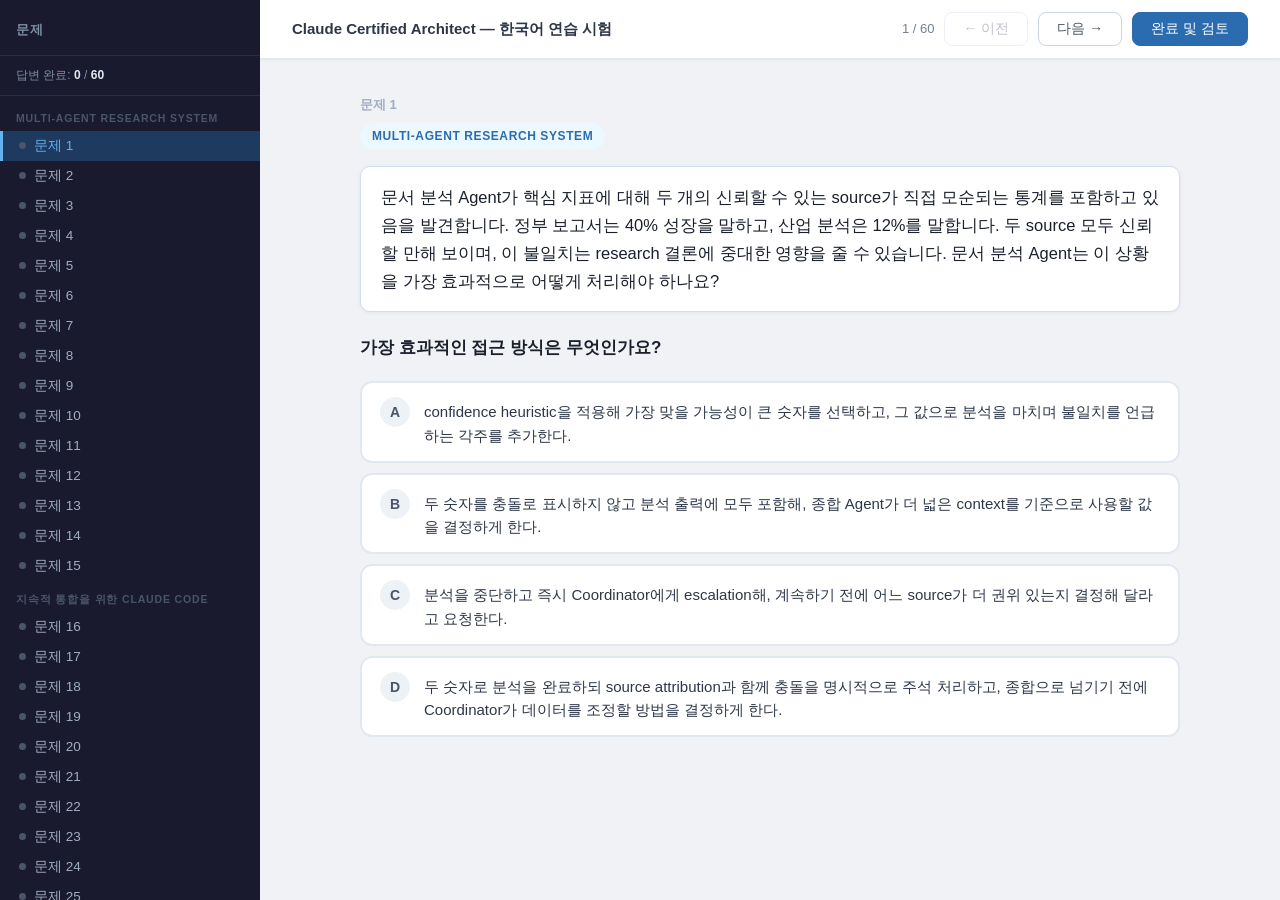
==== practical_test_ko.html @ dfbc1748 "Translate Korean guide and practical test" ====
<!DOCTYPE html>
<html lang="ko">
<head>
<meta charset="UTF-8">
<meta name="viewport" content="width=device-width, initial-scale=1.0">
<title>Claude Certified Architect — 한국어 연습 시험</title>
<style>
*, *::before, *::after { box-sizing: border-box; margin: 0; padding: 0; }

body {
  font-family: -apple-system, BlinkMacSystemFont, "Segoe UI", Roboto, sans-serif;
  font-size: 16px;
  line-height: 1.6;
  background: #f0f2f5;
  color: #1a1a2e;
  min-height: 100vh;
}

.shell { display: flex; height: 100vh; overflow: hidden; }

/* Sidebar */
.sidebar {
  width: 260px; min-width: 260px;
  background: #1a1a2e; color: #cdd3de;
  display: flex; flex-direction: column; overflow: hidden;
}
.sidebar-header {
  padding: 20px 16px 14px;
  font-size: 13px; font-weight: 700;
  letter-spacing: .06em; text-transform: uppercase;
  color: #7f8fa6; border-bottom: 1px solid #2c2c4a; flex-shrink: 0;
}
.sidebar-progress {
  padding: 10px 16px; font-size: 12px; color: #7f8fa6;
  border-bottom: 1px solid #2c2c4a; flex-shrink: 0;
}
.sidebar-progress span { color: #e2e8f0; font-weight: 600; }
.sidebar-scroll { overflow-y: auto; flex: 1; padding: 8px 0; }
.sidebar-scroll::-webkit-scrollbar { width: 4px; }
.sidebar-scroll::-webkit-scrollbar-thumb { background: #2c2c4a; border-radius: 2px; }

.scenario-group { margin-bottom: 4px; }
.scenario-label {
  padding: 6px 16px 4px; font-size: 10.5px; font-weight: 700;
  letter-spacing: .08em; text-transform: uppercase; color: #4a5568;
}
.q-btn {
  display: flex; align-items: center; gap: 8px;
  width: 100%; padding: 6px 16px;
  background: none; border: none; cursor: pointer;
  font-size: 13.5px; color: #a0aec0; text-align: left;
  transition: background .15s, color .15s;
  border-left: 3px solid transparent;
}
.q-btn:hover { background: #242447; color: #e2e8f0; }
.q-btn.active { background: #1e3a5f; color: #63b3ed; border-left-color: #63b3ed; }
.q-btn.answered-correct { color: #68d391; }
.q-btn.answered-correct .q-dot { background: #68d391; }
.q-btn.answered-wrong { color: #fc8181; }
.q-btn.answered-wrong .q-dot { background: #fc8181; }
.q-dot {
  width: 7px; height: 7px; border-radius: 50%;
  background: #4a5568; flex-shrink: 0; transition: background .2s;
}

/* Main */
.main { flex: 1; display: flex; flex-direction: column; overflow: hidden; }
.topbar {
  background: #fff; border-bottom: 1px solid #e2e8f0;
  padding: 12px 32px; display: flex; align-items: center;
  justify-content: space-between; flex-shrink: 0;
  box-shadow: 0 1px 3px rgba(0,0,0,.06);
}
.topbar-title { font-size: 15px; font-weight: 600; color: #2d3748; }
.topbar-nav { display: flex; gap: 10px; align-items: center; }
.nav-btn {
  padding: 7px 18px; border-radius: 8px;
  border: 1.5px solid #cbd5e0; background: #fff;
  font-size: 14px; cursor: pointer; color: #4a5568; font-weight: 500;
  transition: all .15s;
}
.nav-btn:hover { background: #edf2f7; border-color: #a0aec0; }
.nav-btn:disabled { opacity: .35; cursor: default; }
.nav-btn.finish { background: #2b6cb0; color: #fff; border-color: #2b6cb0; }
.nav-btn.finish:hover { background: #2c5282; }
.q-counter { font-size: 13px; color: #718096; font-weight: 500; }

.content { flex: 1; overflow-y: auto; padding: 36px 48px; }
.content::-webkit-scrollbar { width: 6px; }
.content::-webkit-scrollbar-thumb { background: #cbd5e0; border-radius: 3px; }

/* Question card */
.q-card { max-width: 820px; margin: 0 auto; }
.q-scenario {
  display: inline-block; background: #ebf8ff; color: #2b6cb0;
  font-size: 12px; font-weight: 700; letter-spacing: .05em;
  text-transform: uppercase; padding: 4px 12px;
  border-radius: 20px; margin-bottom: 16px;
}
.q-number { font-size: 13px; color: #a0aec0; margin-bottom: 6px; font-weight: 600; }
.q-situation {
  font-size: 16.5px; color: #1a202c;
  font-weight: 500; line-height: 1.7;
  background: #fff;
  border: 1.5px solid #d0dff0;
  border-radius: 10px;
  padding: 16px 20px;
  box-shadow: 0 1px 4px rgba(0,0,0,.06);
  margin-bottom: 22px;
}
.q-situation code, .opt-text code, .explanation code {
  background: #e2e8f0; padding: 1px 5px; border-radius: 4px;
  font-family: "SF Mono", Menlo, Monaco, monospace;
  font-size: 13.5px; color: #2d3748;
}
.explanation code { background: #feebc8; }
.q-prompt { font-size: 17px; font-weight: 700; color: #1a202c; margin-bottom: 20px; }

/* Options */
.options { display: flex; flex-direction: column; gap: 10px; margin-bottom: 24px; }
.option {
  display: flex; align-items: flex-start; gap: 14px;
  padding: 14px 18px; border: 2px solid #e2e8f0;
  border-radius: 12px; cursor: pointer; background: #fff;
  transition: border-color .15s, background .15s, transform .1s;
}
.option:hover:not(.locked) {
  border-color: #90cdf4; background: #ebf8ff; transform: translateX(2px);
}
.option.locked { cursor: default; }
.opt-letter {
  width: 30px; height: 30px; min-width: 30px; border-radius: 50%;
  background: #edf2f7; display: flex; align-items: center; justify-content: center;
  font-weight: 700; font-size: 14px; color: #4a5568;
  transition: background .2s, color .2s; flex-shrink: 0;
}
.opt-text { font-size: 15px; color: #2d3748; line-height: 1.55; padding-top: 3px; }

.option.correct { border-color: #48bb78; background: #f0fff4; }
.option.correct .opt-letter { background: #48bb78; color: #fff; }
.option.wrong { border-color: #fc8181; background: #fff5f5; }
.option.wrong .opt-letter { background: #fc8181; color: #fff; }
.option.dimmed { opacity: .55; }

/* Explanation */
.explanation {
  margin-top: 4px; padding: 14px 18px;
  background: #fffbeb; border-left: 4px solid #f6ad55;
  border-radius: 0 10px 10px 0;
  font-size: 14.5px; color: #744210; line-height: 1.65; display: none;
}
.explanation.show { display: block; }
.explanation strong { color: #744210; }

/* Summary */
.summary { max-width: 820px; margin: 0 auto; display: none; }
.summary.show { display: block; }
.summary h1 { font-size: 26px; font-weight: 800; color: #1a202c; margin-bottom: 6px; }
.summary-subtitle { color: #718096; font-size: 15px; margin-bottom: 28px; }
.score-grid { display: grid; grid-template-columns: repeat(3,1fr); gap: 16px; margin-bottom: 32px; }
.score-card {
  background: #fff; border-radius: 14px; padding: 20px;
  text-align: center; box-shadow: 0 2px 8px rgba(0,0,0,.07);
}
.score-card .big { font-size: 38px; font-weight: 800; line-height: 1; margin-bottom: 6px; }
.score-card .label { font-size: 13px; color: #718096; font-weight: 600; text-transform: uppercase; letter-spacing: .05em; }
.score-card.total .big { color: #2b6cb0; }
.score-card.correct-c .big { color: #38a169; }
.score-card.wrong-c .big { color: #e53e3e; }

.section-title {
  font-size: 18px; font-weight: 700; color: #2d3748;
  margin-bottom: 12px; padding-bottom: 6px; border-bottom: 2px solid #e2e8f0;
}
.group-block {
  background: #fff; border-radius: 12px; padding: 18px 20px;
  margin-bottom: 16px; box-shadow: 0 1px 4px rgba(0,0,0,.06);
}
.group-title {
  font-size: 15px; font-weight: 700; color: #2d3748;
  margin-bottom: 12px; display: flex; align-items: center; gap: 10px;
}
.group-badge {
  font-size: 11px; padding: 2px 10px; border-radius: 20px;
  font-weight: 700; background: #fff5f5; color: #c53030;
}
.wrong-item {
  display: flex; gap: 10px; align-items: flex-start;
  padding: 12px 0; border-bottom: 1px solid #f0f0f0;
  font-size: 14px; color: #4a5568;
}
.wrong-item:last-child { border-bottom: none; }
.wrong-item .wi-n { min-width: 32px; font-weight: 700; color: #a0aec0; font-size: 12px; padding-top: 2px; }
.wrong-item .wi-q { flex: 1; }
.wrong-item .wi-situation { font-size: 13.5px; color: #2d3748; font-weight: 500; margin-bottom: 4px; line-height: 1.5; }
.wrong-item .wi-situation code { background: #e2e8f0; padding: 1px 4px; border-radius: 3px; font-family: "SF Mono", Menlo, Monaco, monospace; font-size: 12.5px; }
.wrong-item .wi-prompt { font-size: 13px; color: #718096; font-style: italic; margin-bottom: 4px; }
.wrong-item .wi-ans { font-size: 12px; margin-top: 3px; color: #718096; }
.wi-wrong-tag { color: #e53e3e; font-weight: 700; }
.wi-correct-tag { color: #38a169; font-weight: 700; }

.restart-btn {
  margin-top: 28px; padding: 12px 32px;
  background: #2b6cb0; color: #fff; border: none;
  border-radius: 10px; font-size: 15px; font-weight: 700;
  cursor: pointer; transition: background .15s;
}
.restart-btn:hover { background: #2c5282; }

.screen { display: none; }
.screen.active { display: block; }
</style>
</head>
<body>
<div class="shell">
  <nav class="sidebar">
    <div class="sidebar-header">문제</div>
    <div class="sidebar-progress">답변 완료: <span id="answeredCount">0</span> / <span id="totalCount">0</span></div>
    <div class="sidebar-scroll" id="sidebarList"></div>
  </nav>
  <div class="main">
    <div class="topbar">
      <div class="topbar-title">Claude Certified Architect — 한국어 연습 시험</div>
      <div class="topbar-nav">
        <span class="q-counter" id="qCounter"></span>
        <button class="nav-btn" id="prevBtn" onclick="navigate(-1)" disabled>&#8592; 이전</button>
        <button class="nav-btn" id="nextBtn" onclick="navigate(1)">다음 &#8594;</button>
        <button class="nav-btn finish" id="finishBtn" onclick="showSummary()">완료 및 검토</button>
      </div>
    </div>
    <div class="content">
      <div class="screen active" id="questionScreen">
        <div class="q-card" id="qCard"></div>
      </div>
      <div class="screen" id="summaryScreen">
        <div class="summary show" id="summaryContent"></div>
      </div>
    </div>
  </div>
</div>
<script>
const QUESTIONS = [{"n": 1, "scenario": "Multi-Agent Research System", "situation": "문서 분석 Agent가 핵심 지표에 대해 두 개의 신뢰할 수 있는 source가 직접 모순되는 통계를 포함하고 있음을 발견합니다. 정부 보고서는 40% 성장을 말하고, 산업 분석은 12%를 말합니다. 두 source 모두 신뢰할 만해 보이며, 이 불일치는 research 결론에 중대한 영향을 줄 수 있습니다. 문서 분석 Agent는 이 상황을 가장 효과적으로 어떻게 처리해야 하나요?", "question": "가장 효과적인 접근 방식은 무엇인가요?", "options": [{"letter": "A", "text": "confidence heuristic을 적용해 가장 맞을 가능성이 큰 숫자를 선택하고, 그 값으로 분석을 마치며 불일치를 언급하는 각주를 추가한다.", "correct": false}, {"letter": "B", "text": "두 숫자를 충돌로 표시하지 않고 분석 출력에 모두 포함해, 종합 Agent가 더 넓은 context를 기준으로 사용할 값을 결정하게 한다.", "correct": false}, {"letter": "C", "text": "분석을 중단하고 즉시 Coordinator에게 escalation해, 계속하기 전에 어느 source가 더 권위 있는지 결정해 달라고 요청한다.", "correct": false}, {"letter": "D", "text": "두 숫자로 분석을 완료하되 source attribution과 함께 충돌을 명시적으로 주석 처리하고, 종합으로 넘기기 전에 Coordinator가 데이터를 조정할 방법을 결정하게 한다.", "correct": true}], "correct": "D", "explanation": "이 접근은 책임 분리를 보존합니다. 분석 Agent는 차단 없이 핵심 작업을 완료하고, 충돌하는 두 값을 명확한 attribution과 함께 보존하며, 더 넓은 context를 가진 Coordinator에게 조정을 올바르게 전달합니다.", "global_n": 1}, {"n": 2, "scenario": "Multi-Agent Research System", "situation": "웹 검색 Agent와 문서 분석 Agent가 작업을 완료하고 결과를 Coordinator에게 반환했습니다. 통합 research 보고서를 만들기 위한 다음 단계는 무엇인가요?", "question": "가장 적절한 다음 단계는 무엇인가요?", "options": [{"letter": "A", "text": "각 Agent가 Coordinator를 우회해 보고서 작성 Agent에게 직접 결과를 보낸다.", "correct": false}, {"letter": "B", "text": "문서 분석 Agent가 웹 검색 결과를 요청해 내부적으로 병합한다.", "correct": false}, {"letter": "C", "text": "Coordinator가 두 결과 집합을 종합 Agent에게 전달해 통합한다.", "correct": true}, {"letter": "D", "text": "Coordinator가 두 Agent의 원시 출력을 연결해 최종 결과로 반환한다.", "correct": false}], "correct": "C", "explanation": "Coordinator-subagent architecture에서 Coordinator는 두 결과 집합을 중앙 통합을 위한 종합 Agent에게 전달하여 제어를 보존하고 고품질 병합을 보장합니다.", "global_n": 2}, {"n": 3, "scenario": "Multi-Agent Research System", "situation": "문서 분석 subagent가 PDF 파일 처리에서 자주 실패합니다. 일부 파일에는 parsing 예외를 유발하는 손상된 섹션이 있고, 일부는 암호로 보호되어 있으며, 때로는 parsing 라이브러리가 큰 파일에서 멈춥니다. 현재는 예외가 발생하면 즉시 subagent를 종료하고 Coordinator에게 오류를 반환하며, Coordinator가 retry, 건너뛰기, 전체 작업 실패 여부를 결정해야 합니다. 이로 인해 일상적 오류 처리에 Coordinator가 과도하게 관여합니다. 가장 효과적인 architecture 개선은 무엇인가요?", "question": "가장 효과적인 개선은 무엇인가요?", "options": [{"letter": "A", "text": "공유 큐를 통해 모든 실패를 모니터링하고 복구 동작을 결정하며, subagent에게 직접 재시작 명령을 보내는 전담 오류 처리 Agent를 만든다.", "correct": false}, {"letter": "B", "text": "subagent가 항상 부분 결과를 성공 상태로 반환하고, 오류 세부사항은 metadata에 넣도록 구성한다. Coordinator는 모든 응답을 성공으로 처리한다.", "correct": false}, {"letter": "C", "text": "Coordinator가 모든 문서를 subagent로 보내기 전에 validation해 실패를 유발할 수 있는 문서를 거부한다.", "correct": false}, {"letter": "D", "text": "subagent에서 일시적 실패에 대한 로컬 복구를 구현하고, 해결할 수 없는 오류만 시도한 단계와 부분 결과를 포함해 Coordinator에게 escalation한다.", "correct": true}], "correct": "D", "explanation": "오류는 해결할 수 있는 가장 낮은 수준에서 처리합니다. 로컬 복구는 Coordinator의 부담을 줄이면서, 실제로 복구할 수 없는 이슈는 전체 context와 부분 진행 상황을 포함해 escalation합니다.", "global_n": 3}, {"n": 4, "scenario": "Multi-Agent Research System", "situation": "\"AI가 창작 산업에 미치는 영향\"에 대해 시스템을 실행한 뒤, 모든 subagent가 성공적으로 완료되는 것을 확인했습니다. 웹 검색 Agent는 관련 기사를 찾고, 문서 분석 Agent는 이를 올바르게 summary하며, 종합 Agent는 일관된 텍스트를 생성합니다. 하지만 최종 보고서는 시각 예술만 다루고 음악, 문학, 영화를 완전히 놓칩니다. Coordinator 로그에는 주제가 \"디지털 아트의 AI\", \"그래픽 디자인의 AI\", \"사진의 AI\"라는 세 하위 작업으로 분해된 것이 보입니다. 가장 가능성 높은 근본 원인은 무엇인가요?", "question": "가장 가능성 높은 근본 원인은 무엇인가요?", "options": [{"letter": "A", "text": "종합 Agent에 커버리지 공백을 감지하라는 지시가 부족하다.", "correct": false}, {"letter": "B", "text": "문서 분석 Agent가 지나치게 엄격한 관련성 기준 때문에 비시각 자료를 필터링한다.", "correct": false}, {"letter": "C", "text": "Coordinator의 작업 분해가 너무 좁아 관련 영역 전체를 포괄하지 못하는 작업을 subagent에게 할당했다.", "correct": true}, {"letter": "D", "text": "웹 검색 Agent의 쿼리가 불충분하며 더 많은 분야를 포괄하도록 넓혀야 한다.", "correct": false}], "correct": "C", "explanation": "Coordinator가 넓은 주제를 시각 예술 하위 작업으로만 분해해 음악, 문학, 영화를 완전히 놓쳤습니다. subagent는 할당된 작업을 올바르게 실행했으므로, 좁은 분해가 명백한 근본 원인입니다.", "global_n": 4}, {"n": 5, "scenario": "Multi-Agent Research System", "situation": "웹 검색 subagent가 요청된 5개 source 범주 중 3개에 대해서만 결과를 반환합니다(경쟁사 사이트와 산업 보고서는 성공했지만 뉴스 아카이브와 소셜 피드는 타임아웃). 문서 분석 subagent는 제공된 모든 문서를 성공적으로 처리했습니다. 종합 subagent는 품질이 섞인 upstream 입력으로 summary를 생성해야 합니다. 가장 효과적인 오류 전파 전략은 무엇인가요?", "question": "가장 효과적인 오류 전파 전략은 무엇인가요?", "options": [{"letter": "A", "text": "성공한 source만 사용해 종합을 계속하고 어떤 데이터를 사용할 수 없었는지 언급하지 않고 출력을 생성한다.", "correct": false}, {"letter": "B", "text": "종합 subagent가 Coordinator에게 오류를 반환해 불완전한 데이터 때문에 전체 retry나 작업 실패를 트리거한다.", "correct": false}, {"letter": "C", "text": "종합 subagent가 시작 전에 Coordinator에게 더 긴 타임아웃으로 시간 초과 source를 retry하도록 요청한다.", "correct": false}, {"letter": "D", "text": "사용할 수 없는 source로 인한 공백과 잘 뒷받침되는 결론을 나타내는 커버리지 주석으로 종합 출력을 구조화한다.", "correct": true}], "correct": "D", "explanation": "커버리지 주석은 투명성을 갖춘 우아한 성능 저하를 구현합니다. 완료된 작업의 가치를 보존하면서 불확실성을 전파해 confidence에 대한 정보 기반 결정을 가능하게 합니다.", "global_n": 5}, {"n": 6, "scenario": "Multi-Agent Research System", "situation": "문서 분석 subagent가 parsing할 수 없는 손상된 PDF 파일을 만났습니다. 시스템 오류 처리를 설계할 때 이 실패를 처리하는 가장 효과적인 방법은 무엇인가요?", "question": "가장 효과적인 접근 방식은 무엇인가요?", "options": [{"letter": "A", "text": "Coordinator Agent에게 context가 포함된 오류를 반환해 진행 방법을 결정할 수 있게 한다.", "correct": true}, {"letter": "B", "text": "workflow 중단을 피하기 위해 손상된 문서를 조용히 건너뛰고 나머지 파일 처리를 계속한다.", "correct": false}, {"letter": "C", "text": "실패를 보고하기 전에 지수 백오프로 문서 parsing을 세 번 자동 retry한다.", "correct": false}, {"letter": "D", "text": "전체 research workflow를 종료하는 예외를 던진다.", "correct": false}], "correct": "A", "explanation": "context가 포함된 오류를 Coordinator에게 반환하는 것이 가장 효과적입니다. Coordinator가 파일을 건너뛸지, 대체 parsing 방법을 시도할지, 사용자에게 알릴지 정보에 기반해 결정할 수 있으며 실패에 대한 가시성을 유지합니다.", "global_n": 6}, {"n": 7, "scenario": "Multi-Agent Research System", "situation": "프로덕션 로그는 \"업로드된 분기 보고서를 분석해줘\" 같은 요청이 문서 분석 Agent 대신 웹 검색 Agent로 45% routing되는 지속적 패턴을 보여줍니다. tool 정의를 검토하니 웹 검색 Agent에는 \"콘텐츠를 분석하고 핵심 정보를 extraction한다\"라고 설명된 `analyze_content` tool이 있고, 문서 분석 Agent에는 \"문서를 분석하고 핵심 정보를 extraction한다\"라고 설명된 `analyze_document` tool이 있습니다. 잘못된 routing 문제를 어떻게 고쳐야 하나요?", "question": "잘못된 routing 문제를 어떻게 고쳐야 하나요?", "options": [{"letter": "A", "text": "Coordinator가 위임을 결정하기 전에 사용자가 업로드 파일을 말하는지 웹 콘텐츠를 말하는지 감지하는 사전 routing classifier를 추가한다.", "correct": false}, {"letter": "B", "text": "웹 검색 tool 이름을 `extract_web_results`로 바꾸고 설명을 \"웹 검색과 URL에서 검색된 정보를 처리하고 반환한다\"로 업데이트한다.", "correct": true}, {"letter": "C", "text": "Coordinator prompt에 올바른 routing을 보여주는 few-shot 예시를 추가한다: \"사용자가 분기 보고서를 업로드 -> 문서 분석 Agent\", \"사용자가 웹 페이지를 질문 -> 웹 검색 Agent\".", "correct": false}, {"letter": "D", "text": "문서 분석 tool 설명에 \"업로드된 PDF, Word 문서, 스프레드시트에 사용\" 같은 사용 예시를 추가하고 웹 검색 tool은 그대로 둔다.", "correct": false}], "correct": "B", "explanation": "웹 검색 tool 이름을 `extract_web_results`로 바꾸고 설명에 웹 검색과 URL을 명시하면 두 tool 이름과 설명 사이의 의미적 겹침을 제거해 근본 원인을 직접 해결합니다. 각 tool 목적이 명확해져 Coordinator가 문서 분석과 웹 검색을 안정적으로 구분할 수 있습니다.", "global_n": 7}, {"n": 8, "scenario": "Multi-Agent Research System", "situation": "동료가 문서 분석 Agent가 Coordinator를 우회해 종합 Agent에게 결과를 직접 보내야 한다고 제안합니다. subagent 간 모든 통신에서 Coordinator를 중앙 허브로 유지하는 주요 장점은 무엇인가요?", "question": "Coordinator를 중앙 허브로 유지하는 주요 장점은 무엇인가요?", "options": [{"letter": "A", "text": "Coordinator가 모든 상호작용을 관찰하고, 오류를 일관되게 처리하며, 각 subagent가 어떤 정보를 받을지 결정할 수 있다.", "correct": true}, {"letter": "B", "text": "Coordinator가 subagent에 대한 여러 요청을 batch 처리해 총 API 호출과 전체 지연 시간을 줄인다.", "correct": false}, {"letter": "C", "text": "Coordinator를 통한 routing은 직접 Agent 간 호출이 지원할 수 없는 자동 retry 로직을 가능하게 한다.", "correct": false}, {"letter": "D", "text": "subagent는 격리된 memory를 사용하며, 직접 통신은 Coordinator만 수행할 수 있는 복잡한 직렬화를 요구한다.", "correct": false}], "correct": "A", "explanation": "Coordinator 패턴은 모든 상호작용에 대한 중앙 가시성, 시스템 전반의 일관된 오류 처리, 각 subagent가 받는 정보에 대한 세밀한 제어를 제공합니다. 이것이 별 모양 통신 토폴로지의 주요 장점입니다.", "global_n": 8}, {"n": 9, "scenario": "Multi-Agent Research System", "situation": "웹 검색 subagent가 복잡한 주제를 조사하다 타임아웃됩니다. 이 실패에 대한 정보가 Coordinator에게 반환되는 방식을 설계해야 합니다. 지능적 복구를 가장 잘 가능하게 하는 오류 전파 접근 방식은 무엇인가요?", "question": "지능적 복구를 가장 잘 가능하게 하는 오류 전파 접근 방식은 무엇인가요?", "options": [{"letter": "A", "text": "실패 유형, 실행된 쿼리, 부분 결과, 잠재적 대안 접근을 포함한 structured error context를 Coordinator에게 반환한다.", "correct": true}, {"letter": "B", "text": "subagent 내부에서 타임아웃을 잡고 빈 결과 집합을 성공으로 표시해 반환한다.", "correct": false}, {"letter": "C", "text": "subagent 내부에서 지수 백오프 자동 retry를 구현하고, retry를 모두 소진한 뒤 일반적인 \"search unavailable\" 상태만 반환한다.", "correct": false}, {"letter": "D", "text": "타임아웃 예외를 최상위 핸들러에 직접 전파해 전체 research workflow를 종료한다.", "correct": false}], "correct": "A", "explanation": "실패 유형, 실행된 쿼리, 부분 결과, 대안 접근을 포함한 structured error context를 반환하면 Coordinator가 지능적 복구 결정(예: 수정된 쿼리로 retry 또는 부분 결과로 계속)을 내리는 데 필요한 모든 것을 얻습니다. 이는 조정 수준의 정보 기반 의사결정을 위해 최대한의 context를 보존합니다.", "global_n": 9}, {"n": 10, "scenario": "Multi-Agent Research System", "situation": "시스템 설계에서 문서 분석 Agent가 URL로 문서를 다운로드할 수 있도록 범용 tool `fetch_url` 접근 권한을 부여했습니다. 프로덕션 로그는 이 Agent가 이제 임시 웹 검색을 수행하기 위해 검색 엔진 결과 페이지를 자주 다운로드한다는 것을 보여줍니다. 이 동작은 웹 검색 Agent를 통해 routing되어야 하며, 현재는 결과 불일치를 유발합니다. 가장 효과적인 수정은 무엇인가요?", "question": "가장 효과적인 수정은 무엇인가요?", "options": [{"letter": "A", "text": "`fetch_url`을 URL이 문서 형식을 가리키는지 validation하는 `load_document` tool로 교체한다.", "correct": true}, {"letter": "B", "text": "문서 분석 Agent에서 `fetch_url`을 제거하고 모든 URL 가져오기를 Coordinator를 통해 웹 검색 Agent로 routing한다.", "correct": false}, {"letter": "C", "text": "알려진 검색 엔진 도메인에 대한 `fetch_url` 호출을 차단하고 다른 URL은 허용하는 필터링을 구현한다.", "correct": false}, {"letter": "D", "text": "문서 분석 Agent prompt에 `fetch_url`은 검색이 아니라 문서 URL 다운로드에만 사용해야 한다는 지시를 추가한다.", "correct": false}], "correct": "A", "explanation": "범용 tool을 문서 형식에 대해 URL을 validation하는 문서 전용 tool로 교체하면 interface 수준에서 기능을 제한해 근본 원인을 해결합니다. 이는 최소 권한 원칙을 따르며, 원치 않는 검색 동작을 단순히 discouraging하는 대신 불가능하게 만듭니다.", "global_n": 10}, {"n": 11, "scenario": "Multi-Agent Research System", "situation": "넓은 주제를 조사하는 동안 웹 검색 Agent와 문서 분석 Agent가 같은 하위 주제를 조사해 출력에 상당한 중복이 발생합니다. token 사용량은 거의 두 배가 되지만 research 폭이나 깊이는 비례해 증가하지 않습니다. 이를 해결하는 가장 효과적인 방법은 무엇인가요?", "question": "이를 해결하는 가장 효과적인 방법은 무엇인가요?", "options": [{"letter": "A", "text": "두 Agent가 병렬로 끝나도록 허용한 뒤 Coordinator가 겹치는 결과를 중복 제거하고 종합 Agent에게 전달한다.", "correct": false}, {"letter": "B", "text": "Coordinator가 위임 전에 research 공간을 명시적으로 분할해 각 Agent에 서로 다른 하위 주제나 source 유형을 할당한다.", "correct": true}, {"letter": "C", "text": "Agent들이 현재 집중 영역을 기록해 다른 Agent가 실행 중 동적으로 중복을 피할 수 있도록 공유 상태 메커니즘을 구현한다.", "correct": false}, {"letter": "D", "text": "웹 검색이 완료된 뒤 문서 분석을 실행하는 순차 실행으로 전환하고, 웹 검색 결과를 context로 사용해 중복을 피한다.", "correct": false}], "correct": "B", "explanation": "Coordinator가 위임 전에 research 공간을 명시적으로 분할하는 것이 가장 효과적입니다. 작업이 시작되기 전에 불명확한 작업 경계라는 근본 원인을 다루기 때문입니다. 병렬성을 보존하면서 중복 작업과 token 낭비를 방지합니다.", "global_n": 11}, {"n": 12, "scenario": "Multi-Agent Research System", "situation": "research 중 웹 검색 subagent가 세 source 범주를 조회했으며 결과가 서로 다릅니다. 학술 데이터베이스는 관련 논문 15편을 반환하고, 산업 보고서는 \"0 results\"를 반환하며, 특허 데이터베이스는 \"Connection timeout\"을 반환합니다. Coordinator로의 오류 전파를 설계할 때 어떤 접근 방식이 가장 좋은 복구 결정을 가능하게 하나요?", "question": "어떤 접근 방식이 가장 좋은 복구 결정을 가능하게 하나요?", "options": [{"letter": "A", "text": "결과를 단일 성공 비율 지표(예: \"67% source coverage\")로 집계하고 자세한 로그는 요청 시 제공한다.", "correct": false}, {"letter": "B", "text": "\"timeout\"과 \"0 results\"를 모두 Coordinator 개입이 필요한 실패로 보고한다.", "correct": false}, {"letter": "C", "text": "일시적 실패를 내부적으로 retry하고 지속적인 오류만 보고한다.", "correct": false}, {"letter": "D", "text": "retry 결정이 필요한 접근 실패(timeout)와 성공한 쿼리를 나타내는 유효한 빈 결과(\"0 results\")를 구분한다.", "correct": true}], "correct": "D", "explanation": "타임아웃(접근 실패)과 \"0 results\"(유효한 빈 결과)는 의미적으로 다른 결과이며 서로 다른 대응이 필요합니다. 이를 구분하면 Coordinator가 특허 데이터베이스는 retry하고, 산업 보고서의 \"0 results\"는 유효하고 정보성 있는 발견으로 받아들일 수 있습니다.", "global_n": 12}, {"n": 13, "scenario": "Multi-Agent Research System", "situation": "프로덕션 모니터링에서 종합 품질이 일관되지 않음을 확인했습니다. 집계 결과가 약 75K token일 때, 종합 Agent는 첫 15K token(웹 검색 헤드라인/스니펫)과 마지막 10K token(문서 분석 결론)의 정보는 안정적으로 citation하지만, 중간 50K token의 중요한 발견은 research 질문에 직접 답하더라도 자주 놓칩니다. 집계 입력을 어떻게 재구성해야 하나요?", "question": "집계 입력을 어떻게 재구성해야 하나요?", "options": [{"letter": "A", "text": "모델의 안정적 처리 범위 안에 콘텐츠를 유지하기 위해 모든 subagent 출력을 집계 전에 20K token 이하로 summary한다.", "correct": false}, {"letter": "B", "text": "subagent 결과를 종합 Agent에 점진적으로 스트리밍해 웹 검색 결과를 먼저 완전히 처리한 뒤 문서 분석 결과를 추가한다.", "correct": false}, {"letter": "C", "text": "집계 입력 시작 부분에 핵심 발견 summary를 batch하고, 세부 결과를 명시적 섹션 제목으로 구성해 탐색을 쉽게 한다.", "correct": true}, {"letter": "D", "text": "research 작업마다 어느 subagent 결과가 먼저 나오는지 번갈아 batch하는 회전을 구현해 두 source가 시간에 따라 동일하게 첫 위치를 얻도록 한다.", "correct": false}], "correct": "C", "explanation": "핵심 발견 summary를 시작 부분에 두면 primacy 효과를 활용해 중요한 정보가 가장 안정적으로 처리되는 위치에 놓입니다. 전체에 명시적 섹션 제목을 추가하면 모델이 중간 입력 콘텐츠를 탐색하고 주의를 기울이는 데 도움이 되어 \"lost in the middle\" 현상을 직접 완화합니다.", "global_n": 13}, {"n": 14, "scenario": "Multi-Agent Research System", "situation": "테스트에서 웹 검색 Agent 출력(페이지 콘텐츠 포함 85K token)과 문서 분석 Agent 출력(사고 과정 포함 70K token)을 합치면 155K token이지만, 종합 Agent는 50K token 미만 입력에서 가장 잘 동작합니다. 가장 효과적인 솔루션은 무엇인가요?", "question": "가장 효과적인 솔루션은 무엇인가요?", "options": [{"letter": "A", "text": "upstream Agent가 장황한 콘텐츠와 추론 대신 structured data(핵심 사실, citation, 관련성 점수)를 반환하도록 수정한다.", "correct": true}, {"letter": "B", "text": "종합에 전달하기 전에 발견 사항을 압축하는 중간 summary Agent를 추가한다.", "correct": false}, {"letter": "C", "text": "종합 Agent가 호출 사이에 상태를 유지하면서 발견 사항을 순차 batch로 처리하게 한다.", "correct": false}, {"letter": "D", "text": "발견 사항을 vector 데이터베이스에 저장하고 종합 Agent에게 작업 중 조회할 검색 tool을 제공한다.", "correct": false}], "correct": "A", "explanation": "upstream Agent가 structured data를 반환하도록 수정하면 필수 정보를 보존하면서 token량을 source에서 줄여 근본 원인을 해결합니다. 종합 단계 개선에 기여하지 않는 부피 큰 페이지 콘텐츠와 추론 흔적 전달을 피합니다.", "global_n": 14}, {"n": 15, "scenario": "Multi-Agent Research System", "situation": "테스트에서 종합 Agent가 결과를 병합하면서 특정 주장을 validation해야 하는 경우가 많다는 것을 관찰했습니다. 현재 validation이 필요하면 종합 Agent가 제어를 Coordinator에게 반환하고, Coordinator가 웹 검색 Agent를 호출한 뒤 결과와 함께 종합을 다시 호출합니다. 이로 인해 작업당 루프가 2-3회 추가되고 지연 시간이 40% 증가합니다. 평가 결과 이러한 validation의 85%는 단순 사실 확인(날짜, 이름, 통계)이고 15%는 더 깊은 research가 필요합니다. 시스템 안정성을 보존하면서 overhead를 가장 효과적으로 줄이는 접근 방식은 무엇인가요?", "question": "가장 효과적인 접근 방식은 무엇인가요?", "options": [{"letter": "A", "text": "종합 Agent에 모든 웹 검색 tool 접근 권한을 부여해 Coordinator 루프 없이 모든 validation 필요를 직접 처리하게 한다.", "correct": false}, {"letter": "B", "text": "종합 Agent가 모든 validation 필요 사항을 모아 마지막에 batch로 Coordinator에게 반환하면, Coordinator가 이를 한 번에 웹 검색 Agent에게 보낸다.", "correct": false}, {"letter": "C", "text": "웹 검색 Agent가 초기 research 중 종합에서 validation이 필요할 것을 예상해 각 source 주변의 추가 context를 사전에 cache한다.", "correct": false}, {"letter": "D", "text": "단순 확인을 위한 제한 범위 `verify_fact` tool을 종합 Agent에게 제공하고, 복잡한 validation은 Coordinator를 통해 웹 검색 Agent로 routing한다.", "correct": true}], "correct": "D", "explanation": "제한 범위 사실 validation tool은 종합 Agent가 단순 확인의 85%를 직접 처리하게 해 대부분의 루프를 제거하면서, 복잡한 validation 15%에는 Coordinator 위임 경로를 보존합니다. 이는 최소 권한을 적용하면서 지연 시간을 크게 줄입니다.", "global_n": 15}, {"n": 16, "scenario": "지속적 통합을 위한 Claude Code", "situation": "CI pipeline이 코드 리뷰를 위한 프로젝트 context를 제공하기 위해 CLAUDE.md를 사용하며, Claude Code CLI를 `--print` 모드로 실행합니다. 개발자들은 대체로 리뷰가 실질적이라고 느낍니다. 하지만 발견 사항을 workflow에 통합하기 어렵다고 보고합니다. Claude가 서술형 문단을 출력해 PR 댓글로 수동 복사해야 하기 때문입니다. 팀은 각 발견 사항을 코드의 관련 위치에 별도 인라인 PR 댓글로 자동 게시하고 싶어 하며, 이를 위해 파일 경로, 줄 번호, severity 수준, 제안 수정이 포함된 structured data가 필요합니다. 가장 효과적인 접근 방식은 무엇인가요?", "question": "가장 효과적인 접근 방식은 무엇인가요?", "options": [{"letter": "A", "text": "CLAUDE.md에 \"Output Format for Review\" 섹션과 structured 발견 예시를 추가해 Claude가 프로젝트 context에서 기대 형식을 학습하게 한다.", "correct": false}, {"letter": "B", "text": "CLI 플래그 `--output-format json`과 `--json-schema`를 사용해 structured 발견을 강제한 뒤, 출력을 parsing해 GitHub API로 인라인 댓글을 게시한다.", "correct": true}, {"letter": "C", "text": "리뷰 prompt에 각 발견 사항이 `[FILE:path] [LINE:n] [SEVERITY:level] ...` 같은 parsing 가능한 template을 따르도록 명시적 형식 지시를 포함한다.", "correct": false}, {"letter": "D", "text": "서술형 리뷰 형식은 유지하되, Claude를 사용해 발견 사항의 structured JSON summary를 생성하는 summary 단계를 추가한다.", "correct": false}], "correct": "B", "explanation": "`--json-schema`와 함께 `--output-format json`을 사용하면 CLI 수준에서 structured output을 강제해, GitHub API로 인라인 PR 댓글을 게시하기 위해 안정적으로 parsing 가능한 필수 필드(파일 경로, 줄 번호, severity, 제안 수정)를 갖춘 올바른 JSON을 보장합니다. 이는 structured output에 맞게 설계된 내장 CLI 기능을 활용합니다.", "global_n": 16}, {"n": 17, "scenario": "지속적 통합을 위한 Claude Code", "situation": "팀은 코드 제안 생성에 Claude Code를 사용하지만, 한 가지 패턴을 발견했습니다. 엣지 케이스를 깨뜨리는 성능 최적화, 예상치 않게 동작을 바꾸는 정리 작업 같은 명확하지 않은 이슈는 다른 팀원이 PR을 리뷰할 때만 잡힙니다. 생성 중 Claude의 추론을 보면 이러한 사례를 고려했지만 자신의 접근이 옳다고 결론 내렸습니다. 이 자기 점검 한계의 근본 원인을 직접 다루는 접근 방식은 무엇인가요?", "question": "근본 원인을 직접 다루는 접근 방식은 무엇인가요?", "options": [{"letter": "A", "text": "생성자의 추론에 접근하지 않는 두 번째 독립 Claude Code instance를 실행해 변경 사항을 리뷰한다.", "correct": true}, {"letter": "B", "text": "제안 생성 전에 더 철저히 숙고할 수 있도록 생성 단계에 extended thinking 모드를 활성화한다.", "correct": false}, {"letter": "C", "text": "최종 출력 전에 Claude가 자신의 제안을 비판하도록 생성 prompt에 명시적 자기 리뷰 지시를 추가한다.", "correct": false}, {"letter": "D", "text": "생성 중 기대 동작을 더 잘 이해하도록 전체 테스트 파일과 문서를 prompt context에 포함한다.", "correct": false}], "correct": "A", "explanation": "생성자의 추론에 접근하지 않는 두 번째 독립 Claude Code instance는 확증 편향을 피함으로써 근본 원인을 직접 다룹니다. 이 \"fresh eyes\" 관점은 작성자가 합리화한 이슈를 다른 리뷰어가 잡아내는 사람 동료 리뷰와 유사합니다.", "global_n": 17}, {"n": 18, "scenario": "지속적 통합을 위한 Claude Code", "situation": "코드 리뷰 컴포넌트는 반복적입니다. Claude가 변경된 파일을 분석한 뒤 최종 피드백 전에 context 이해를 위해 관련 파일(import, base class, tests)을 tool 호출로 요청할 수 있습니다. 애플리케이션은 Claude가 파일 내용을 요청할 수 있는 tool을 정의합니다. Claude는 tool을 호출하고 결과를 받은 뒤 분석을 계속합니다. API 비용 절감을 위해 batch 처리를 평가하고 있습니다. 이 workflow에서 batch 처리를 고려할 때 주요 기술적 한계는 무엇인가요?", "question": "주요 기술적 한계는 무엇인가요?", "options": [{"letter": "A", "text": "batch 처리는 출력을 입력 요청에 다시 매핑하는 상관관계 ID를 포함하지 않는다.", "correct": false}, {"letter": "B", "text": "비synchronous 모델은 요청 중간에 tool을 실행하고 Claude가 분석을 계속할 수 있도록 결과를 반환할 수 없다.", "correct": true}, {"letter": "C", "text": "Batch API는 요청 매개변수의 tool 정의를 지원하지 않는다.", "correct": false}, {"letter": "D", "text": "최대 24시간의 batch 처리 지연이 풀 리퀘스트 피드백에는 너무 느리지만, 그 외에는 workflow가 작동한다.", "correct": false}], "correct": "B", "explanation": "\"fire-and-forget\" 비synchronous Batch API 모델에는 요청 중 tool 호출을 가로채고, tool을 실행한 뒤 Claude가 분석을 계속하도록 결과를 반환하는 메커니즘이 없습니다. 이는 단일 논리 상호작용 안에서 여러 tool 요청/응답 라운드가 필요한 반복적 tool 호출 workflow와 근본적으로 맞지 않습니다.", "global_n": 18}, {"n": 19, "scenario": "지속적 통합을 위한 Claude Code", "situation": "CI/CD 시스템은 세 가지 Claude 기반 분석을 실행합니다. (1) 완료 전까지 병합을 차단하는 모든 PR의 빠른 스타일 검사, (2) 전체 코드베이스에 대한 포괄적 주간 보안 감사, (3) 최근 변경 module에 대한 야간 테스트 케이스 생성. Message Batches API는 50% 절감을 제공하지만 처리에 최대 24시간이 걸릴 수 있습니다. 허용 가능한 개발자 경험을 유지하면서 API 비용을 최적화하려고 합니다. 각 작업과 API 접근 방식을 올바르게 매칭한 조합은 무엇인가요?", "question": "올바른 조합은 무엇인가요?", "options": [{"letter": "A", "text": "50% 절감을 최대화하기 위해 세 작업 모두 Message Batches API를 사용하고, pipeline이 batch 완료를 polling하도록 구성한다.", "correct": false}, {"letter": "B", "text": "PR 스타일 검사는 synchronous 호출을 사용하고, 주간 보안 감사와 야간 테스트 생성에는 Message Batches API를 사용한다.", "correct": true}, {"letter": "C", "text": "세 작업 모두 synchronous 호출을 사용해 일관된 응답 시간을 유지하고, 워크로드 전반의 비용 절감은 prompt caching에 의존한다.", "correct": false}, {"letter": "D", "text": "PR 스타일 검사와 야간 테스트 생성은 synchronous 호출을 사용하고, 주간 보안 감사에만 Message Batches API를 사용한다.", "correct": false}], "correct": "B", "explanation": "PR 스타일 검사는 개발자를 차단하며 synchronous 호출을 통한 즉각 응답이 필요합니다. 반면 주간 보안 감사와 야간 테스트 생성은 최대 24시간 batch window를 허용할 수 있는 유연한 마감의 예약 작업이므로 둘 다 50% 절감을 얻을 수 있습니다.", "global_n": 19}, {"n": 20, "scenario": "지속적 통합을 위한 Claude Code", "situation": "자동 리뷰가 실제 이슈를 찾지만 개발자들은 피드백이 실행 가능하지 않다고 보고합니다. 발견 사항에는 정확히 무엇을 바꿔야 하는지 지정하지 않은 채 \"복잡한 티켓 routing 로직\"이나 \"잠재적 null pointer\" 같은 문구가 포함됩니다. \"항상 구체적 수정 제안을 포함하라\" 같은 상세 지시를 추가해도 모델 출력은 여전히 때로는 상세하고 때로는 모호하게 일관되지 않습니다. 어떤 prompting 기법이 일관되게 실행 가능한 피드백을 가장 안정적으로 생성하나요?", "question": "가장 신뢰할 수 있는 prompting 기법은 무엇인가요?", "options": [{"letter": "A", "text": "피드백 형식의 각 부분(위치, 이슈, severity, 제안 수정)에 대해 더 명시적인 요구사항으로 지시를 더 다듬는다.", "correct": false}, {"letter": "B", "text": "모델이 구체적 수정을 제안할 충분한 정보를 갖도록 더 많은 주변 코드베이스를 context window에 포함한다.", "correct": false}, {"letter": "C", "text": "한 prompt는 이슈를 식별하고 두 번째 prompt는 수정을 생성하는 2패스 접근으로 전문화를 허용한다.", "correct": false}, {"letter": "D", "text": "식별된 이슈, 코드 위치, 구체적 수정 제안 등 정확히 필요한 형식을 보여주는 few-shot 예시 3-4개를 추가한다.", "correct": true}], "correct": "D", "explanation": "Few-shot 예시는 지시만으로 출력이 가변적일 때 일관된 출력 형식을 달성하는 가장 효과적인 기법입니다. 원하는 구조(이슈, 위치, 구체적 수정)를 보여주는 예시 3-4개는 모델이 따를 구체적 패턴을 제공하며, 추상적 지시보다 더 신뢰할 수 있습니다.", "global_n": 20}, {"n": 21, "scenario": "지속적 통합을 위한 Claude Code", "situation": "CI pipeline에는 두 가지 Claude 기반 코드 리뷰 모드가 있습니다. 완료될 때까지 PR 병합을 차단하는 병합 전 커밋 hook과, 밤새 실행되어 batch 완료를 polling하고 PR에 자세한 제안을 게시하는 \"deep analysis\"입니다. 50% 절감을 제공하지만 polling이 필요하고 최대 24시간 걸릴 수 있는 Message Batches API를 사용해 API 비용을 줄이고 싶습니다. 어떤 모드가 batch 처리를 사용해야 하나요?", "question": "어떤 모드가 batch 처리를 사용해야 하나요?", "options": [{"letter": "A", "text": "병합 전 커밋 hook만.", "correct": false}, {"letter": "B", "text": "deep analysis만.", "correct": true}, {"letter": "C", "text": "두 모드 모두.", "correct": false}, {"letter": "D", "text": "어느 모드도 아님.", "correct": false}], "correct": "B", "explanation": "Deep analysis는 이미 밤새 실행되고 지연을 허용하며 결과 게시 전 polling 모델을 사용하므로 batch 처리에 이상적인 후보입니다. 이는 Message Batches API의 비synchronous, polling 기반 architecture와 일치하면서 50% 절감을 제공합니다.", "global_n": 21}, {"n": 22, "scenario": "지속적 통합을 위한 Claude Code", "situation": "자동 리뷰가 댓글과 docstring을 분석합니다. 현재 prompt는 Claude에게 \"댓글이 정확하고 최신인지 확인하라\"고 지시합니다. 발견 사항은 TODO 표시나 단순 설명 같은 허용 가능한 패턴을 자주 문제로 표시하면서, 코드가 더 이상 구현하지 않는 동작을 설명하는 댓글은 놓칩니다. 이 일관되지 않은 분석의 근본 원인을 다루는 변경은 무엇인가요?", "question": "근본 원인을 다루는 변경은 무엇인가요?", "options": [{"letter": "A", "text": "Claude가 최근 코드 변경보다 오래된 댓글을 식별할 수 있도록 `git blame` 데이터를 포함한다.", "correct": false}, {"letter": "B", "text": "모델이 코드베이스의 유사 패턴을 인식하도록 오해를 부르는 댓글의 few-shot 예시를 추가한다.", "correct": false}, {"letter": "C", "text": "노이즈를 줄이기 위해 분석 전에 TODO, FIXME, 설명형 댓글 패턴을 필터링한다.", "correct": false}, {"letter": "D", "text": "명시적 기준을 지정한다. 댓글이 주장하는 동작이 코드의 실제 동작과 모순될 때만 표시한다.", "correct": true}], "correct": "D", "explanation": "명시적 기준, 즉 댓글이 주장하는 동작이 실제 코드 동작과 모순될 때만 표시한다는 기준은 모호한 지시를 문제의 정확한 정의로 대체해 근본 원인을 직접 다룹니다. 이는 허용 가능한 패턴에 대한 false positive과 실제 오해를 부르는 댓글 누락을 줄입니다.", "global_n": 22}, {"n": 23, "scenario": "지속적 통합을 위한 Claude Code", "situation": "자동 코드 리뷰 시스템이 일관되지 않은 severity 평가를 보입니다. null pointer 위험 같은 유사 이슈가 어떤 PR에서는 \"critical\"로, 다른 PR에서는 \"medium\"으로 평가됩니다. 개발자 설문은 신뢰가 떨어지고 있음을 보여줍니다. 많은 개발자가 \"절반은 틀렸다\"며 발견 사항을 읽지 않고 무시하기 시작합니다. false positive률이 높은 범주는 정확한 범주에 대한 신뢰까지 훼손합니다. 개발자 신뢰를 회복하면서 시스템을 개선하는 가장 좋은 접근은 무엇인가요?", "question": "개발자 신뢰를 가장 잘 회복하는 접근은 무엇인가요?", "options": [{"letter": "A", "text": "false positive률이 높은 범주(스타일, 명명, 문서화)를 일시적으로 비활성화하고, prompt를 개선하는 동안 고정밀 범주만 유지한다.", "correct": true}, {"letter": "B", "text": "모든 범주를 활성화하되 각 발견 사항에 confidence 점수를 표시해 개발자가 조사할 대상을 결정하게 한다.", "correct": false}, {"letter": "C", "text": "모든 범주를 활성화한 채 다음 몇 주 동안 각 범주의 accuracy 개선을 위해 few-shot 예시를 추가한다.", "correct": false}, {"letter": "D", "text": "전체 false positive률을 낮추기 위해 모든 범주에 균일한 엄격도 완화를 적용한다.", "correct": false}], "correct": "A", "explanation": "false positive률이 높은 범주를 일시적으로 비활성화하면 개발자가 모든 것을 무시하게 만드는 노이즈를 제거해 신뢰 하락을 즉시 멈출 수 있습니다. 동시에 보안과 정확성 같은 고정밀 범주의 가치를 보존합니다. 또한 문제 범주를 다시 활성화하기 전에 prompt를 개선할 여지를 만듭니다.", "global_n": 23}, {"n": 24, "scenario": "지속적 통합을 위한 Claude Code", "situation": "자동 리뷰가 각 PR에 대해 테스트 케이스 제안을 생성합니다. 강의 완료 추적을 추가하는 PR을 리뷰할 때 Claude는 테스트 케이스 10개를 제안했지만, 개발자 피드백에 따르면 6개는 기존 테스트 스위트가 이미 다루는 중복 scenario였습니다. 어떤 변경이 중복 제안을 가장 효과적으로 줄이나요?", "question": "가장 효과적인 변경은 무엇인가요?", "options": [{"letter": "A", "text": "Claude가 이미 다뤄진 scenario를 판단할 수 있도록 기존 테스트 파일을 context에 포함한다.", "correct": true}, {"letter": "B", "text": "Claude가 가장 가치 있는 케이스를 먼저 우선순위화한다고 가정하고 제안 요청 수를 10개에서 5개로 줄인다.", "correct": false}, {"letter": "C", "text": "성공 경로가 아니라 엣지 케이스와 오류 조건에만 집중하라는 지시를 추가한다.", "correct": false}, {"letter": "D", "text": "설명이 키워드 겹침으로 기존 테스트 이름과 일치하는 제안을 필터링하는 후처리를 구현한다.", "correct": false}], "correct": "A", "explanation": "기존 테스트 파일을 포함하면 중복의 근본 원인을 해결합니다. Claude는 어떤 테스트가 이미 존재하는지 알아야만 이미 커버된 scenario 제안을 피할 수 있습니다. 이를 통해 Claude는 실제로 새롭고 가치 있는 테스트를 제안하는 데 필요한 정보를 얻습니다.", "global_n": 24}, {"n": 25, "scenario": "지속적 통합을 위한 Claude Code", "situation": "초기 자동 리뷰가 12개 발견 사항을 식별한 뒤 개발자가 이슈를 해결하기 위해 새 커밋을 푸시합니다. 리뷰를 다시 실행하면 8개 발견 사항이 나오지만, 개발자들은 새 커밋에서 이미 수정된 코드에 대한 이전 댓글 5개가 중복된다고 보고합니다. 철저함을 유지하면서 이 중복 피드백을 제거하는 가장 효과적인 방법은 무엇인가요?", "question": "중복 피드백을 제거하는 가장 효과적인 방법은 무엇인가요?", "options": [{"letter": "A", "text": "중간 커밋을 건너뛰고 PR 생성 시점과 최종 병합 전 상태에서만 리뷰를 실행한다.", "correct": false}, {"letter": "B", "text": "게시 전에 파일 경로와 이슈 설명으로 이전 발견 사항과 일치하는 항목을 제거하는 후처리 필터를 추가한다.", "correct": false}, {"letter": "C", "text": "리뷰 범위를 가장 최근 push에서 변경된 파일로 제한하고 이전 커밋의 파일은 제외한다.", "correct": false}, {"letter": "D", "text": "이전 리뷰 발견 사항을 context에 포함하고 Claude에게 새 이슈나 아직 해결되지 않은 이슈만 보고하도록 지시한다.", "correct": true}], "correct": "D", "explanation": "이전 리뷰 발견 사항을 context에 포함하면 Claude가 새 문제와 최근 커밋에서 이미 해결된 문제를 구분할 수 있습니다. 이는 리뷰의 철저함을 유지하면서 Claude의 추론을 사용해 수정된 코드에 대한 중복 피드백을 피합니다.", "global_n": 25}, {"n": 26, "scenario": "지속적 통합을 위한 Claude Code", "situation": "pipeline 스크립트가 `claude \"Analyze this pull request for security issues\"`를 실행하지만 작업이 무기한 멈춥니다. 로그는 Claude Code가 대화형 입력을 기다리고 있음을 보여줍니다. 자동화 pipeline에서 Claude Code를 실행하는 올바른 접근 방식은 무엇인가요?", "question": "올바른 접근 방식은 무엇인가요?", "options": [{"letter": "A", "text": "`--batch` 플래그 추가: `claude --batch \"Analyze this pull request for security issues\"`.", "correct": false}, {"letter": "B", "text": "`-p` 플래그 추가: `claude -p \"Analyze this pull request for security issues\"`.", "correct": true}, {"letter": "C", "text": "stdin을 `/dev/null`에서 리디렉션: `claude \"Analyze this pull request for security issues\" < /dev/null`.", "correct": false}, {"letter": "D", "text": "명령 실행 전에 환경 변수 `CLAUDE_HEADLESS=true` 설정.", "correct": false}], "correct": "B", "explanation": "`-p`(또는 `--print`) 플래그는 Claude Code를 비대화형으로 실행하는 문서화된 방법입니다. prompt를 처리하고 결과를 stdout에 출력한 뒤 사용자 입력을 기다리지 않고 종료합니다. CI/CD pipeline에 이상적입니다.", "global_n": 26}, {"n": 27, "scenario": "지속적 통합을 위한 Claude Code", "situation": "풀 리퀘스트가 재고 추적 module의 14개 파일을 변경합니다. 모든 파일을 함께 분석하는 단일 패스 리뷰는 일부 파일에는 자세한 피드백을 주지만 다른 파일에는 얕은 댓글을 달고, 명백한 버그를 놓치며, 한 파일에서는 패턴을 문제로 표시하지만 같은 PR의 동일 코드에서는 승인하는 모순된 피드백을 생성합니다. 리뷰를 어떻게 재구성해야 하나요?", "question": "리뷰를 어떻게 재구성해야 하나요?", "options": [{"letter": "A", "text": "전체 PR 리뷰 패스를 세 번 독립적으로 실행하고 세 번 중 최소 두 번 나타나는 이슈만 표시한다.", "correct": false}, {"letter": "B", "text": "집중된 패스로 분할한다. 각 파일을 개별적으로 로컬 이슈에 대해 리뷰한 뒤, 파일 간 데이터 흐름을 검토하는 별도 통합 지향 패스를 실행한다.", "correct": true}, {"letter": "C", "text": "자동 리뷰를 실행하기 전에 개발자에게 큰 PR을 3-4개 파일의 더 작은 제출로 나누도록 요구한다.", "correct": false}, {"letter": "D", "text": "더 큰 context window가 있는 큰 모델로 전환해 14개 파일 모두에 한 번에 충분히 주의를 기울일 수 있게 한다.", "correct": false}], "correct": "B", "explanation": "집중된 파일별 패스는 주의 분산이라는 근본 원인을 다루어 일관된 깊이와 신뢰할 수 있는 로컬 이슈 탐지를 보장합니다. 이후 별도 통합 지향 패스가 의존성과 데이터 흐름 상호작용 같은 파일 간 문제를 다룹니다.", "global_n": 27}, {"n": 28, "scenario": "지속적 통합을 위한 Claude Code", "situation": "자동 코드 리뷰는 풀 리퀘스트당 평균 15개 발견 사항을 생성하며, 개발자는 40% false positive률을 보고합니다. 병목은 조사 시간입니다. 개발자는 수정할지 무시할지 결정하기 전에 각 발견 사항을 클릭해 Claude의 근거를 읽어야 합니다. CLAUDE.md에는 이미 허용 가능한 패턴에 대한 포괄적 규칙이 포함되어 있고, 이해관계자들은 개발자가 보기 전에 발견 사항을 필터링하는 모든 접근을 거부했습니다. 조사 시간을 가장 잘 줄이는 변경은 무엇인가요?", "question": "조사 시간을 가장 잘 줄이는 변경은 무엇인가요?", "options": [{"letter": "A", "text": "Claude가 각 발견 사항에 근거와 confidence 추정치를 직접 포함하도록 요구한다.", "correct": true}, {"letter": "B", "text": "발견 패턴을 분석하고 과거 false positive 시그니처와 일치하는 항목을 자동 억제하는 후처리기를 추가한다.", "correct": false}, {"letter": "C", "text": "발견 사항을 \"차단 이슈\"와 \"제안\"으로 classification하고 수준별로 다른 리뷰 요구사항을 둔다.", "correct": false}, {"letter": "D", "text": "Claude가 높은 confidence 발견만 보여주도록 구성해 개발자가 보기 전에 불확실한 플래그를 필터링한다.", "correct": false}], "correct": "A", "explanation": "각 발견 사항에 근거와 confidence를 직접 포함하면 개발자가 각 발견 사항을 열어보지 않고도 빠르게 triage할 수 있어 조사 시간이 줄어듭니다. 모든 발견 사항은 계속 보이므로 \"필터링 없음\" 제약도 충족하면서 개발자 의사결정을 빠르게 합니다.", "global_n": 28}, {"n": 29, "scenario": "지속적 통합을 위한 Claude Code", "situation": "자동 코드 리뷰 분석 결과 발견 범주별 false positive률 차이가 큽니다. 보안/정확성 발견은 false positive 8%, 성능 발견은 18%, 스타일/명명 발견은 52%, 문서화 발견은 48%입니다. 개발자 설문은 신뢰가 떨어지고 있음을 보여줍니다. 많은 개발자가 \"절반은 틀렸다\"며 발견 사항을 읽지 않고 무시하기 시작합니다. false positive률이 높은 범주는 정확한 범주에 대한 신뢰까지 훼손합니다. 개발자 신뢰를 회복하면서 시스템을 개선하는 가장 좋은 접근은 무엇인가요?", "question": "개발자 신뢰를 가장 잘 회복하는 접근은 무엇인가요?", "options": [{"letter": "A", "text": "false positive률이 높은 범주(스타일, 명명, 문서화)를 일시적으로 비활성화하고, prompt를 개선하는 동안 고정밀 범주만 유지한다.", "correct": true}, {"letter": "B", "text": "모든 범주를 활성화하되 각 발견 사항에 confidence 점수를 표시해 개발자가 조사할 대상을 결정하게 한다.", "correct": false}, {"letter": "C", "text": "모든 범주를 활성화한 채 다음 몇 주 동안 각 범주의 accuracy 개선을 위해 few-shot 예시를 추가한다.", "correct": false}, {"letter": "D", "text": "전체 false positive률을 낮추기 위해 모든 범주에 균일한 엄격도 완화를 적용한다.", "correct": false}], "correct": "A", "explanation": "false positive률이 높은 범주를 일시적으로 비활성화하면 개발자가 모든 것을 무시하게 만드는 노이즈를 제거해 신뢰 하락을 즉시 멈출 수 있습니다. 동시에 보안과 정확성 같은 고정밀 범주의 가치를 보존합니다. 또한 문제 범주를 다시 활성화하기 전에 prompt를 개선할 여지를 만듭니다.", "global_n": 29}, {"n": 30, "scenario": "지속적 통합을 위한 Claude Code", "situation": "팀은 자동 분석 API 비용을 줄이고 싶어 합니다. 현재 synchronous Claude 호출은 두 workflow를 지원합니다. (1) 개발자가 병합하기 전에 반드시 완료되어야 하는 차단형 병합 전 검사, (2) 다음 날 아침 리뷰를 위해 밤새 생성되는 기술 부채 보고서. 관리자는 50% 절감을 위해 둘 다 Message Batches API로 옮기자고 제안합니다. 이 제안을 어떻게 평가해야 하나요?", "question": "이 제안을 어떻게 평가해야 하나요?", "options": [{"letter": "A", "text": "둘 다 batch 처리로 옮기고, batch가 너무 오래 걸리면 synchronous 호출로 fallback한다.", "correct": false}, {"letter": "B", "text": "두 workflow 모두 batch 처리로 옮기고 완료 확인을 위해 상태를 polling한다.", "correct": false}, {"letter": "C", "text": "기술 부채 보고서에만 batch 처리를 사용하고, 병합 전 검사는 synchronous 호출을 유지한다.", "correct": true}, {"letter": "D", "text": "batch 결과 순서 문제를 피하기 위해 두 workflow 모두 synchronous 호출을 유지한다.", "correct": false}], "correct": "C", "explanation": "Message Batches API 처리는 최대 24시간 걸릴 수 있고 지연 시간 SLA가 없어, 야간 기술 부채 보고서에는 허용 가능하지만 개발자가 기다리는 차단형 병합 전 검사에는 허용되지 않습니다. 이는 각 workflow를 지연 요구사항에 맞는 API에 매칭합니다.", "global_n": 30}, {"n": 31, "scenario": "Claude Code를 사용한 코드 생성", "situation": "Claude Code에 API 응답을 내부 normalization 형식으로 변환하는 함수를 구현해 달라고 요청했습니다. 두 번의 반복 후에도 출력 구조가 기대와 맞지 않습니다. 일부 필드는 다르게 중첩되고 타임스탬프 형식도 잘못되어 있습니다. 요구사항은 산문으로 설명했지만 Claude가 매번 다르게 해석합니다.", "question": "다음 반복에 가장 효과적인 접근 방식은 무엇인가요?", "options": [{"letter": "A", "text": "기대 출력 구조를 설명하는 JSON schema를 작성하고 각 반복 후 Claude의 출력을 validation한다.", "correct": false}, {"letter": "B", "text": "대표 API 응답에 대해 기대 변환을 보여주는 구체적인 입력-출력 예시 2-3개를 제공한다.", "correct": true}, {"letter": "C", "text": "정확한 필드 매핑, 중첩 규칙, 타임스탬프 형식 문자열을 지정해 요구사항을 더 기술적으로 정확하게 다시 작성한다.", "correct": false}, {"letter": "D", "text": "해석이 갈라지는 지점을 파악하기 위해 Claude에게 현재 요구사항 이해를 설명하게 한다.", "correct": false}], "correct": "B", "explanation": "구체적인 입력-출력 예시는 Claude에게 정확히 기대되는 변환 결과를 보여줌으로써 산문 설명의 모호성을 제거합니다. 이는 필드 중첩과 타임스탬프 형식에 대한 명확한 패턴을 제공해 텍스트 요구사항 오해라는 근본 원인을 직접 다룹니다.", "global_n": 31}, {"n": 32, "scenario": "Claude Code를 사용한 코드 생성", "situation": "새 알림 채널로 Slack을 추가해야 합니다. 기존 코드베이스에는 email, SMS, push 채널에 대한 명확한 기존 패턴이 있습니다. 하지만 Slack API는 근본적으로 다른 통합 접근을 제공합니다. incoming webhook(단순, 단방향), bot token(전달 확인과 프로그래밍 제어 지원), Slack App(양방향 이벤트, 워크스페이스 승인 필요)입니다. 작업은 고급 기능(전달 추적 등) 요구 없이 \"Slack 지원 추가\"라고만 말합니다.", "question": "이 작업에 어떻게 접근해야 하나요?", "options": [{"letter": "A", "text": "기존 단방향 알림 패턴에 맞게 incoming webhook을 사용해 직접 실행 모드로 시작한다.", "correct": false}, {"letter": "B", "text": "계획 모드로 전환해 통합 옵션과 architecture 함의를 탐색한 뒤 구현 전 권장안을 제시한다.", "correct": true}, {"letter": "C", "text": "기존 패턴을 사용해 Slack 채널 클래스를 스캐폴딩하는 직접 실행 모드로 시작하고 통합 방식 결정은 미룬다.", "correct": false}, {"letter": "D", "text": "전달 확인이 가능하도록 bot-token 접근 방식으로 직접 실행 모드를 시작한다.", "correct": false}], "correct": "B", "explanation": "Slack 통합에는 architecture 함의가 크게 다른 여러 유효한 접근이 있고 요구사항도 모호합니다. 계획 모드는 webhook, bot token, Slack App 간 trade-off를 평가하고 구현 전에 접근 방식을 맞출 수 있게 합니다.", "global_n": 32}, {"n": 33, "scenario": "Claude Code를 사용한 코드 생성", "situation": "CLAUDE.md 파일이 400줄 이상으로 커져 코딩 표준, 테스트 규칙, 상세 PR 리뷰 체크리스트, 배포 지시사항, 데이터베이스 migration 절차가 포함되어 있습니다. Claude가 코딩 표준과 테스트 규칙은 항상 따르되, PR 리뷰, 배포, migration 지침은 해당 작업을 할 때만 적용하기를 원합니다.", "question": "가장 효과적인 재구성 접근 방식은 무엇인가요?", "options": [{"letter": "A", "text": "모든 지침을 workflow 유형별 별도 Skills 파일로 옮기고 CLAUDE.md에는 간단한 프로젝트 설명만 남긴다.", "correct": false}, {"letter": "B", "text": "모든 것을 CLAUDE.md에 유지하되 `@import` 문법을 사용해 범주별로 별도 관리 파일로 구성한다.", "correct": false}, {"letter": "C", "text": "CLAUDE.md를 `.claude/rules/` 아래 파일로 나누고 path-bound glob 패턴을 사용해 관련 파일 유형에만 각 규칙을 로드한다.", "correct": false}, {"letter": "D", "text": "범용 표준은 CLAUDE.md에 유지하고, workflow별 지침(PR 리뷰, 배포, migration)은 트리거 키워드가 있는 Skills로 만든다.", "correct": true}], "correct": "D", "explanation": "CLAUDE.md 내용은 모든 session에 로드되어 코딩 표준과 테스트 규칙이 항상 적용되게 합니다. 반면 Skills는 Claude가 트리거 키워드를 감지할 때 on-demand로 호출되므로 PR 리뷰, 배포, migration 같은 workflow별 지침에 이상적입니다.", "global_n": 33}, {"n": 34, "scenario": "Claude Code를 사용한 코드 생성", "situation": "팀의 모놀리식 애플리케이션을 마이크로서비스로 재구성하는 작업을 맡았습니다. 이는 수십 개 파일에 걸친 변경에 영향을 주며 서비스 경계와 module 의존성에 대한 결정이 필요합니다.", "question": "어떤 접근 방식을 선택해야 하나요?", "options": [{"letter": "A", "text": "변경하기 전에 계획 모드로 전환해 코드베이스를 탐색하고, 의존성을 이해하며, 구현 접근 방식을 설계한다.", "correct": true}, {"letter": "B", "text": "직접 실행 모드로 시작하고 구현 중 예상치 못한 복잡성을 만나면 그때 계획으로 전환한다.", "correct": false}, {"letter": "C", "text": "직접 실행 모드로 시작해 점진적으로 변경하며 구현 과정에서 자연스러운 서비스 경계가 드러나게 한다.", "correct": false}, {"letter": "D", "text": "각 서비스 구조를 지정하는 상세한 사전 지시와 함께 직접 실행을 사용한다.", "correct": false}], "correct": "A", "explanation": "계획 모드는 모놀리스 분리 같은 복잡한 architecture 재구성에 적합한 전략입니다. 많은 파일에 걸친 잠재적으로 비용 큰 변경을 확정하기 전에 안전한 탐색과 경계에 대한 정보 기반 결정을 가능하게 합니다.", "global_n": 34}, {"n": 35, "scenario": "Claude Code를 사용한 코드 생성", "situation": "팀이 깊은 코드 분석(의존성 스캔, 테스트 커버리지 수, 코드 품질 지표)을 수행하는 `/analyze-codebase` Skill을 만들었습니다. 명령 실행 후 팀원들은 Claude가 session에서 덜 반응하고 원래 작업의 context를 잃는다고 보고합니다.", "question": "전체 분석 기능을 유지하면서 이를 가장 효과적으로 고치려면 어떻게 해야 하나요?", "options": [{"letter": "A", "text": "Skill frontmatter에 `context: fork`를 추가해 격리된 subagent context에서 분석을 실행한다.", "correct": true}, {"letter": "B", "text": "분석에 더 빠르고 저렴한 모델을 사용하기 위해 frontmatter에 `model: haiku`를 추가한다.", "correct": false}, {"letter": "C", "text": "Skill을 출력이 적은 세 개의 작은 Skill로 나눈다.", "correct": false}, {"letter": "D", "text": "표시 전에 모든 결과를 짧은 summary으로 압축하라는 지시를 Skill에 추가한다.", "correct": false}], "correct": "A", "explanation": "`context: fork`는 분석을 격리된 subagent context에서 실행해 큰 출력이 메인 session context window를 오염시키지 않게 하고 Claude가 원래 작업을 놓치지 않게 합니다. 전체 분석 기능을 보존하면서 메인 session의 반응성을 유지합니다.", "global_n": 35}, {"n": 36, "scenario": "Claude Code를 사용한 코드 생성", "situation": "팀은 `.claude/skills/commit/SKILL.md`의 `/commit` Skill을 사용합니다. 한 개발자가 팀원에게 영향을 주지 않고 개인 workflow(다른 커밋 메시지 형식, 추가 검사)에 맞게 이를 사용자 지정하고 싶어 합니다.", "question": "무엇을 권장하나요?", "options": [{"letter": "A", "text": "`~/.claude/skills/` 아래 `/my-commit` 같은 다른 이름으로 개인 버전을 만든다.", "correct": false}, {"letter": "B", "text": "프로젝트 Skill frontmatter에 사용자 이름 기반 조건부 로직을 추가한다.", "correct": false}, {"letter": "C", "text": "같은 이름으로 `~/.claude/skills/commit/SKILL.md`에 개인 버전을 만든다.", "correct": true}, {"letter": "D", "text": "개인 Skill frontmatter에 `override: true`를 설정해 프로젝트 버전보다 우선하게 한다.", "correct": false}], "correct": "C", "explanation": "같은 이름의 개인 Skill은 프로젝트 Skill보다 우선합니다. `~/.claude/skills/commit/SKILL.md`의 개인 Skill은 팀의 프로젝트 Skill을 override해, 개발자가 개인 용도로 익숙한 `/commit` 명령 이름을 유지하면서 workflow를 사용자 지정할 수 있게 합니다. 이 접근은 원래 명령 이름을 보존해 개발자 workflow를 개선하면서 팀원에게 영향을 주지 않으므로 A보다 낫습니다.", "global_n": 36}, {"n": 37, "scenario": "Claude Code를 사용한 코드 생성", "situation": "팀은 몇 달 동안 Claude Code를 사용해 왔습니다. 최근 세 명의 개발자는 Claude가 \"항상 포괄적인 오류 처리를 포함하라\"는 지침을 따른다고 보고하지만, 새로 합류한 네 번째 개발자는 Claude가 이를 따르지 않는다고 말합니다. 네 명 모두 같은 저장소에서 최신 코드를 사용합니다.", "question": "가장 가능성 높은 원인과 수정은 무엇인가요?", "options": [{"letter": "A", "text": "지침이 프로젝트 `.claude/CLAUDE.md`가 아니라 기존 개발자들의 사용자 수준 `~/.claude/CLAUDE.md` 파일에 있다. 모든 팀원이 받도록 지시를 프로젝트 수준 파일로 옮긴다.", "correct": true}, {"letter": "B", "text": "새 개발자의 `~/.claude/CLAUDE.md`에 프로젝트 설정을 override하는 충돌 지시가 있으며, 충돌 섹션을 삭제해야 한다.", "correct": false}, {"letter": "C", "text": "Claude Code는 사용자별 선호를 시간이 지나며 학습하므로, 새 개발자는 Claude가 \"기억\"할 때까지 요구사항을 반복해야 한다.", "correct": false}, {"letter": "D", "text": "Claude Code는 처음 읽은 뒤 CLAUDE.md를 cache하며 기존 개발자들은 cache된 버전을 사용한다. 모두 Claude Code cache를 지워야 한다.", "correct": false}], "correct": "A", "explanation": "지침이 프로젝트 수준 `.claude/CLAUDE.md`가 아니라 기존 개발자들의 사용자 수준 구성에만 추가되었다면 새 팀원은 이를 받지 못합니다. 프로젝트 수준 구성으로 옮기면 현재와 미래의 모든 팀원이 자동으로 해당 지침을 받습니다.", "global_n": 37}, {"n": 38, "scenario": "Claude Code를 사용한 코드 생성", "situation": "새 API endpoint를 생성할 때 context로 전체 endpoint 구현 예시 2-3개를 포함하면 일관성이 크게 향상된다는 것을 발견했습니다. 하지만 이 context는 새 endpoint를 만들 때만 유용하며, API 디렉터리에서 디버깅, 코드 리뷰, 기타 작업을 할 때는 유용하지 않습니다.", "question": "가장 효과적인 구성 접근 방식은 무엇인가요?", "options": [{"letter": "A", "text": "endpoint 예시와 패턴 문서를 프로젝트 CLAUDE.md에 추가해 항상 사용할 수 있게 한다.", "correct": false}, {"letter": "B", "text": "모든 생성 요청마다 코드를 prompt에 복사해 endpoint 예시를 수동 참조한다.", "correct": false}, {"letter": "C", "text": "API 디렉터리에서 작업할 때 활성화되는 `.claude/rules/api/`의 경로별 규칙에 endpoint 예시를 포함한다.", "correct": false}, {"letter": "D", "text": "endpoint 예시를 참조하고 패턴 준수 지시를 포함하는 Skill을 만들고, 슬래시 명령으로 on-demand 호출한다.", "correct": true}], "correct": "D", "explanation": "on-demand로 호출되는 Skill은 새 endpoint를 생성할 때만 예시 context를 로드하고 디버깅이나 리뷰 같은 무관한 작업 중에는 로드하지 않습니다. 이는 메인 context를 깔끔하게 유지하면서 필요할 때 높은 품질의 생성을 보존합니다.", "global_n": 38}, {"n": 39, "scenario": "Claude Code를 사용한 코드 생성", "situation": "팀이 데이터베이스 migration 파일을 생성하는 `/migration` Skill을 만들었습니다. 이 Skill은 `$ARGUMENTS`로 migration 이름을 받습니다. 프로덕션에서 세 가지 문제가 관찰됩니다. (1) 개발자가 종종 인수 없이 Skill을 실행해 파일 이름이 부적절해짐, (2) Skill이 때때로 관련 없는 이전 대화의 데이터베이스 schema 세부사항을 사용함, (3) Skill이 넓은 tool 접근 권한을 가져 개발자가 실수로 파괴적 테스트 정리를 실행함.", "question": "세 문제를 모두 해결하는 구성 접근 방식은 무엇인가요?", "options": [{"letter": "A", "text": "`$ARGUMENTS` 대신 위치 매개변수 `$1`과 `$2`를 사용해 특정 입력을 강제하고, context 제어를 위해 `@` 문법으로 명시적 schema 파일 참조를 포함하며, frontmatter description에 파괴적 작업 경고를 추가한다.", "correct": false}, {"letter": "B", "text": "frontmatter에 `argument-hint`를 추가해 필수 매개변수를 요청하고, `context: fork`로 실행을 격리하며, `allowed-tools`를 파일 쓰기 작업으로 제한한다.", "correct": true}, {"letter": "C", "text": "`/migration-create`와 `/migration-apply` Skill로 나누고, migration 이름이 누락되면 요청하는 validation 지시를 추가하며, 각각 다른 `allowed-tools` 범위를 사용한다.", "correct": false}, {"letter": "D", "text": "`$ARGUMENTS`가 유효한 이름인지 확인하는 validation 지시를 SKILL.md에 추가하고, 이전 대화 context를 무시하라는 prompt를 추가하며, 피해야 할 금지 작업을 나열한다.", "correct": false}], "correct": "B", "explanation": "세 가지 별도 구성 기능으로 각 문제를 다룹니다. `argument-hint`는 인수 입력을 개선해 누락 인수를 줄이고, `context: fork`는 이전 대화의 context 누수를 방지하며, `allowed-tools`는 Skill을 안전한 파일 쓰기 작업으로 제한해 파괴적 동작을 막습니다.", "global_n": 39}, {"n": 40, "scenario": "Claude Code를 사용한 코드 생성", "situation": "코드베이스에는 서로 다른 코딩 규칙을 가진 영역이 있습니다. React 컴포넌트는 hooks가 있는 함수형 스타일을 사용하고, API handler는 특정 오류 처리와 함께 async/await를 사용하며, 데이터베이스 모델은 repository 패턴을 따릅니다. 테스트 파일은 테스트 대상 코드 옆에 코드베이스 전반에 분산되어 있습니다(예: `Button.tsx` 옆의 `Button.test.tsx`). 모든 테스트가 위치와 관계없이 같은 규칙을 따르기를 원합니다.", "question": "Claude가 코드 생성 시 올바른 규칙을 자동 적용하도록 보장하는 가장 지원되는 방법은 무엇인가요?", "options": [{"letter": "A", "text": "모든 규칙을 루트 CLAUDE.md에 영역별 제목 아래 넣고 Claude가 적용할 섹션을 추론하도록 의존한다.", "correct": false}, {"letter": "B", "text": "각 코드 유형에 대해 `.claude/skills/`에 Skill을 만들고 각 SKILL.md에 규칙을 포함한다.", "correct": false}, {"letter": "C", "text": "해당 영역의 규칙을 포함하는 별도 CLAUDE.md 파일을 각 하위 디렉터리에 둔다.", "correct": false}, {"letter": "D", "text": "파일 경로를 기반으로 규칙을 조건부 적용하도록 glob 패턴을 지정하는 YAML frontmatter가 있는 규칙 파일을 `.claude/rules/` 아래 만든다.", "correct": true}], "correct": "D", "explanation": "`.claude/rules/` 파일과 YAML frontmatter, glob 패턴(예: `**/*.test.tsx`, `src/api/**/*.ts`)은 디렉터리 구조와 관계없이 결정적인 경로 기반 규칙 적용을 가능하게 합니다. 이는 분산된 테스트 파일 같은 교차 패턴에 가장 지원되는 접근입니다.", "global_n": 40}, {"n": 41, "scenario": "Claude Code를 사용한 코드 생성", "situation": "팀의 표준 코드 리뷰 체크리스트를 실행하는 사용자 지정 슬래시 명령 `/review`를 만들고 싶습니다. 저장소를 클론하거나 업데이트하는 모든 개발자가 사용할 수 있어야 합니다.", "question": "명령 파일을 어디에 만들어야 하나요?", "options": [{"letter": "A", "text": "각 개발자 홈 디렉터리의 `~/.claude/commands/`.", "correct": false}, {"letter": "B", "text": "프로젝트 저장소의 `.claude/commands/`.", "correct": true}, {"letter": "C", "text": "`.claude/config.json`의 commands 배열.", "correct": false}, {"letter": "D", "text": "루트 프로젝트 CLAUDE.md.", "correct": false}], "correct": "B", "explanation": "프로젝트 저장소 안의 `.claude/commands/` 아래에 사용자 지정 슬래시 명령을 두면 버전 관리되며 저장소를 클론하거나 업데이트하는 모든 개발자가 자동으로 사용할 수 있습니다. 이는 Claude Code에서 프로젝트 수준 사용자 지정 명령의 의도된 위치입니다.", "global_n": 41}, {"n": 42, "scenario": "Claude Code를 사용한 코드 생성", "situation": "팀의 CLAUDE.md가 500줄을 넘어 TypeScript 규칙, 테스트 지침, API 패턴, 배포 절차가 섞여 있습니다. 개발자들은 올바른 섹션을 찾고 업데이트하기 어렵다고 느낍니다.", "question": "Claude Code가 프로젝트 수준 지시사항을 집중된 주제별 module로 구성하기 위해 지원하는 접근 방식은 무엇인가요?", "options": [{"letter": "A", "text": "파일 패턴을 CLAUDE.md 내부 특정 섹션에 매핑하는 `.claude/config.yaml`을 정의한다.", "correct": false}, {"letter": "B", "text": "`.claude/rules/`에 각 주제를 다루는 별도 Markdown 파일을 만든다(예: `testing.md`, `api-conventions.md`).", "correct": true}, {"letter": "C", "text": "관련 하위 디렉터리의 README.md 파일로 지시사항을 나누면 Claude가 자동으로 지시사항으로 로드한다.", "correct": false}, {"letter": "D", "text": "디렉터리 트리의 여러 수준에 CLAUDE.md라는 이름의 파일을 여러 개 만들어 각각 부모 지시사항을 override하게 한다.", "correct": false}], "correct": "B", "explanation": "Claude Code는 `.claude/rules/` 디렉터리를 지원하며, 여기에 주제별 지침(예: `testing.md`, `api-conventions.md`)을 위한 별도 Markdown 파일을 만들 수 있습니다. 이를 통해 팀은 큰 지시사항 세트를 집중되고 유지보수 가능한 module로 구성할 수 있습니다.", "global_n": 42}, {"n": 43, "scenario": "Claude Code를 사용한 코드 생성", "situation": "팀이 구현 접근 방식을 선택하기 전에 brainstorming하고 평가하는 사용자 지정 Skill `/explore-alternatives`를 만들었습니다. 개발자들은 Skill 실행 후 후속 Claude 응답이 대안 논의의 영향을 받는다고 보고합니다. 때로는 거부된 접근을 언급하거나 실제 구현에 방해가 되는 탐색 context를 유지합니다.", "question": "이 Skill을 가장 효과적으로 어떻게 구성해야 하나요?", "options": [{"letter": "A", "text": "Skill에서 `!` 접두사를 사용해 탐색 로직을 bash subprocess로 실행한다.", "correct": false}, {"letter": "B", "text": "Skill frontmatter에 `context: fork`를 추가한다.", "correct": true}, {"letter": "C", "text": "탐색 context를 버려야 하는 경계를 표시하기 위해 `/explore-start`와 `/explore-end` 두 Skill로 나눈다.", "correct": false}, {"letter": "D", "text": "`.claude/skills/` 대신 `~/.claude/skills/`에 Skill을 만든다.", "correct": false}], "correct": "B", "explanation": "`context: fork`는 Skill을 격리된 subagent context에서 실행해 탐색 논의가 메인 대화 기록을 오염시키지 않게 합니다. 이를 통해 거부된 접근과 brainstorming context가 후속 구현 작업에 영향을 주는 것을 방지합니다.", "global_n": 43}, {"n": 44, "scenario": "Claude Code를 사용한 코드 생성", "situation": "팀은 Claude Code를 통해 PR 검색과 CI 상태 확인을 할 수 있도록 GitHub MCP 서버를 추가하고 싶어 합니다. 여섯 명의 개발자는 각자 개인 GitHub 액세스 token을 가지고 있습니다. 자격 증명을 버전 관리에 커밋하지 않으면서 팀 전체에 일관된 tool을 제공하고 싶습니다.", "question": "가장 효과적인 구성 접근 방식은 무엇인가요?", "options": [{"letter": "A", "text": "각 개발자가 `claude mcp add --scope user`로 사용자 범위에 서버를 추가하게 한다.", "correct": false}, {"letter": "B", "text": "`.env` 파일에서 token을 읽고 GitHub API 호출을 프록시하는 MCP 서버 래퍼를 만든 뒤, 그 래퍼를 프로젝트 `.mcp.json`에 추가한다.", "correct": false}, {"letter": "C", "text": "인증에 환경 변수 치환(`${GITHUB_TOKEN}`)을 사용해 프로젝트 `.mcp.json`에 서버를 추가하고, 필요한 환경 변수를 프로젝트 README에 문서화한다.", "correct": true}, {"letter": "D", "text": "placeholder token으로 프로젝트 범위에 서버를 구성한 뒤, 개발자에게 로컬 구성에서 이를 override하라고 말한다.", "correct": false}], "correct": "C", "explanation": "환경 변수 치환을 사용하는 프로젝트 `.mcp.json`은 관용적입니다. MCP 구성에 대한 단일 버전 관리 진실 공급원을 제공하면서 각 개발자가 환경 변수로 자격 증명을 제공할 수 있게 합니다. 변수를 문서화하면 비밀을 커밋하지 않고 온보딩이 쉬워집니다.", "global_n": 44}, {"n": 45, "scenario": "Claude Code를 사용한 코드 생성", "situation": "120개 파일 코드베이스 전반의 외부 API 호출 주변에 오류 처리 wrapper를 추가하고 있습니다. 작업은 세 단계입니다. (1) 모든 호출 지점과 패턴 발견, (2) 오류 처리 접근 방식 공동 설계, (3) wrapper를 일관되게 구현. 1단계에서 Claude는 수백 개 호출 지점과 context를 나열하는 큰 출력을 생성해, 발견이 끝나기 전에 context window가 빠르게 차오릅니다.", "question": "구현 일관성을 유지하면서 작업을 완료하는 가장 효과적인 접근 방식은 무엇인가요?", "options": [{"letter": "A", "text": "1단계에는 Explore subagent를 사용해 상세 발견 출력을 격리하고 summary를 반환하게 한 뒤, 2-3단계는 메인 대화에서 계속한다.", "correct": true}, {"letter": "B", "text": "모든 단계를 메인 대화에서 수행하고 파일을 진행하면서 주기적으로 `/compact`를 사용해 context 사용량을 줄인다.", "correct": false}, {"letter": "C", "text": "`--continue`와 함께 headless 모드로 전환하고, 연속성을 유지하기 위해 batch 호출 사이에 명시적 context summary를 전달한다.", "correct": false}, {"letter": "D", "text": "오류 처리 패턴을 CLAUDE.md에 정의한 뒤, 일관성을 위해 공유 memory 파일에 의존하며 여러 session에서 파일을 batch로 처리한다.", "correct": false}], "correct": "A", "explanation": "Explore subagent는 상세한 발견 출력을 별도 context에 격리하고 메인 대화에는 간결한 summary만 반환합니다. 이는 보존된 context가 가장 중요한 공동 설계와 일관된 구현 단계에 메인 context window를 남깁니다.", "global_n": 45}, {"n": 46, "scenario": "고객 지원 Agent", "situation": "테스트 중 사용자가 주문 상태를 물을 때 `lookup_order`가 더 적절함에도 Agent가 `get_customer`를 자주 호출하는 것을 확인했습니다. 이 문제를 해결하기 위해 먼저 무엇을 확인해야 하나요?", "question": "먼저 무엇을 확인해야 하나요?", "options": [{"letter": "A", "text": "주문 관련 요청을 감지해 `lookup_order`로 직접 routing하는 전처리 classifier를 구현한다.", "correct": false}, {"letter": "B", "text": "선택을 단순화하기 위해 Agent가 사용할 수 있는 tool 수를 줄인다.", "correct": false}, {"letter": "C", "text": "tool 선택을 개선하기 위해 가능한 모든 주문 요청 패턴을 다루는 few-shot 예시를 system prompt에 추가한다.", "correct": false}, {"letter": "D", "text": "tool 설명이 각 tool의 목적을 명확히 구분하는지 확인한다.", "correct": true}], "correct": "D", "explanation": "tool 설명은 모델이 어떤 tool을 호출할지 결정하는 데 사용하는 기본 입력입니다. Agent가 지속적으로 잘못된 tool을 선택할 때 첫 진단 단계는 tool 설명이 각 tool의 목적과 사용 경계를 명확히 분리하는지 확인하는 것입니다.", "global_n": 46}, {"n": 47, "scenario": "고객 지원 Agent", "situation": "Agent는 단일 이슈 요청(예: \"주문 #1234 환불이 필요합니다\")을 94% accuracy로 처리합니다. 하지만 고객이 한 메시지에 여러 이슈를 포함하면(예: \"주문 #1234 환불이 필요하고 주문 #5678의 배송 주소도 업데이트하고 싶습니다\") tool 선택 accuracy가 58%로 떨어집니다. Agent는 보통 하나의 이슈만 해결하거나 요청 간 매개변수를 섞습니다. 다중 이슈 요청의 안정성을 가장 효과적으로 개선하는 접근은 무엇인가요?", "question": "가장 효과적인 접근은 무엇인가요?", "options": [{"letter": "A", "text": "별도 모델 호출을 사용해 다중 이슈 메시지를 별도 요청으로 분해하고, 각 요청을 독립적으로 처리한 뒤 결과를 병합하는 전처리 계층을 구현한다.", "correct": false}, {"letter": "B", "text": "관련 tool을 더 적은 범용 tool로 결합한다.", "correct": false}, {"letter": "C", "text": "다중 이슈 요청에 대한 올바른 추론과 tool 순서를 보여주는 few-shot 예시를 prompt에 추가한다.", "correct": true}, {"letter": "D", "text": "불완전한 답변을 감지하고 누락된 이슈를 해결하도록 Agent에 자동으로 다시 prompt하는 응답 validation을 구현한다.", "correct": false}], "correct": "C", "explanation": "Agent가 단일 이슈에서는 이미 잘 수행하므로, 필요한 것은 여러 이슈를 분해하고 routing하며 매개변수를 분리해 유지하는 패턴에 대한 지침입니다. 이를 보여주는 few-shot 예시가 가장 효과적입니다.", "global_n": 47}, {"n": 48, "scenario": "고객 지원 Agent", "situation": "프로덕션 로그에 따르면 \"주문 #1234 환불\" 같은 단순 요청은 Agent가 3-4회 tool 호출로 91% 성공률을 보입니다. 하지만 \"이중 청구되었고, 할인이 적용되지 않았으며, 취소하고 싶습니다\" 같은 복잡한 요청은 평균 12회 이상의 tool 호출과 54% 성공률을 보입니다. Agent는 종종 이슈를 순차적으로 조사하고 각 이슈마다 중복으로 고객 데이터를 가져옵니다. 복잡한 요청 처리를 가장 효과적으로 개선하는 변경은 무엇인가요?", "question": "가장 효과적인 변경은 무엇인가요?", "options": [{"letter": "A", "text": "단계 사이에 명시적 validation 체크포인트를 추가해, 각 이슈 해결 후 다음으로 넘어가기 전에 진행 상황을 기록하게 한다.", "correct": false}, {"letter": "B", "text": "`get_customer`, `lookup_order`, billing 관련 tool을 하나의 `investigate_issue` tool로 결합해 tool 수를 줄인다.", "correct": false}, {"letter": "C", "text": "요청을 별도 이슈로 분해한 뒤 공유 고객 context를 사용해 각 이슈를 병렬 조사하고 최종 해결책을 종합한다.", "correct": true}, {"letter": "D", "text": "다양한 다면적 billing scenario에 대한 이상적인 tool 호출 순서를 보여주는 few-shot 예시를 system prompt에 추가한다.", "correct": false}], "correct": "C", "explanation": "별도 이슈로 분해하고 공유 고객 context로 병렬 조사하면 두 핵심 문제가 모두 해결됩니다. 이슈 간 공유 context를 재사용해 중복 데이터 조회를 없애고, 단일 해결책을 종합하기 전에 조사를 병렬화해 총 tool 호출 루프를 줄입니다.", "global_n": 48}, {"n": 49, "scenario": "고객 지원 Agent", "situation": "Agent의 최초 접촉 해결률은 목표 80%보다 훨씬 낮은 55%입니다. 로그는 Agent가 단순한 케이스(사진 증거가 있는 손상 상품의 표준 교체)는 escalation하면서, 정책 예외가 필요한 복잡한 상황은 자율적으로 처리하려 한다는 것을 보여줍니다. escalation calibration을 개선하는 가장 효과적인 방법은 무엇인가요?", "question": "escalation calibration을 개선하는 가장 효과적인 방법은 무엇인가요?", "options": [{"letter": "A", "text": "각 응답 전에 Agent가 confidence를 1-10 척도로 자체 평가하게 하고, confidence가 임계값 아래로 떨어지면 자동으로 사람에게 routing한다.", "correct": false}, {"letter": "B", "text": "메인 Agent가 처리를 시작하기 전에 어떤 요청이 escalation이 필요한지 예측하도록 과거 티켓으로 학습한 별도 classifier 모델을 배포한다.", "correct": false}, {"letter": "C", "text": "system prompt에 escalation할 때와 자율 해결할 때를 보여주는 few-shot 예시와 함께 명시적 escalation 기준을 추가한다.", "correct": true}, {"letter": "D", "text": "고객 불만 수준을 판단하는 감정 분석을 구현하고 부정 감정 임계값을 넘으면 자동으로 escalation한다.", "correct": false}], "correct": "C", "explanation": "few-shot 예시가 포함된 명시적 escalation 기준은 단순 케이스와 복잡한 케이스 사이의 불명확한 결정 경계라는 근본 원인을 직접 다룹니다. 추가 인프라 없이 Agent에게 언제 escalation하고 언제 자율 해결할지 가르치는 가장 비례적이고 효과적인 첫 개입입니다.", "global_n": 49}, {"n": 50, "scenario": "고객 지원 Agent", "situation": "`get_customer`와 `lookup_order`를 호출한 후 Agent는 사용 가능한 모든 시스템 데이터를 가지고 있지만 여전히 불확실성에 직면합니다. 어떤 상황이 `escalate_to_human` 호출을 가장 정당화하나요?", "question": "어떤 상황이 escalation에 가장 정당한가요?", "options": [{"letter": "A", "text": "고객이 어제 배송되어 내일 도착 예정인 주문을 취소하려 한다. 고객이 패키지를 받은 후 마음을 바꿀 수 있으므로 escalation해야 한다.", "correct": false}, {"letter": "B", "text": "고객은 주문을 받지 못했다고 주장하지만 추적 정보는 3일 전 고객 주소에서 배송 완료 및 서명 수령을 보여준다. 모순 증거를 제시하면 고객 관계를 해칠 수 있으므로 escalation해야 한다.", "correct": false}, {"letter": "C", "text": "고객이 경쟁사 가격 매칭을 요청한다. 정책은 자사 사이트의 14일 내 가격 인하에 대한 가격 조정은 허용하지만 경쟁사 가격에 대해서는 언급하지 않는다. 정책 해석을 위해 escalation해야 한다.", "correct": true}, {"letter": "D", "text": "고객 메시지에 billing 질문과 제품 반품이 모두 포함되어 있다. 사람이 한 상호작용에서 두 이슈를 조정할 수 있도록 escalation해야 한다.", "correct": false}], "correct": "C", "explanation": "이는 실제 정책 공백입니다. 회사 규칙은 자사 사이트의 가격 인하는 다루지만 경쟁사 가격 매칭은 다루지 않습니다. Agent는 정책을 지어내면 안 되며 기존 규칙을 어떻게 해석하거나 확장할지 사람의 판단으로 escalation해야 합니다.", "global_n": 50}, {"n": 51, "scenario": "고객 지원 Agent", "situation": "프로덕션 로그에 따르면 12%의 경우 Agent가 `get_customer`를 건너뛰고 고객이 제공한 이름만으로 `lookup_order`를 직접 호출해, 때로는 계정을 잘못 식별하고 잘못된 환불을 유발합니다. 이 안정성 문제를 가장 효과적으로 해결하는 변경은 무엇인가요?", "question": "가장 효과적인 변경은 무엇인가요?", "options": [{"letter": "A", "text": "고객이 자발적으로 주문 세부사항을 제공하더라도 Agent가 항상 `get_customer`를 먼저 호출하는 few-shot 예시를 추가한다.", "correct": false}, {"letter": "B", "text": "각 요청을 분석하고 해당 요청 유형에 적절한 tool 일부만 활성화하는 routing classifier를 구현한다.", "correct": false}, {"letter": "C", "text": "`get_customer`가 validated 고객 식별자를 반환할 때까지 `lookup_order`와 `process_refund`를 차단하는 프로그래밍적 사전조건을 추가한다.", "correct": true}, {"letter": "D", "text": "주문 작업 전 `get_customer`를 통한 고객 validation이 필수라고 system prompt를 강화한다.", "correct": false}], "correct": "C", "explanation": "프로그래밍적 사전조건은 필요한 순서가 지켜진다는 결정적 보장을 제공합니다. LLM 동작과 관계없이 validation을 건너뛸 가능성을 제거하므로 가장 효과적인 접근입니다.", "global_n": 51}, {"n": 52, "scenario": "고객 지원 Agent", "situation": "프로덕션 지표는 복잡한 billing 분쟁이나 다중 주문 반품을 해결할 때, 해결이 기술적으로 맞더라도 고객 만족도 점수가 단순 케이스보다 15% 낮다는 것을 보여줍니다. 근본 원인 분석에 따르면 Agent는 정확한 해결책을 제공하지만 근거 설명이 일관되지 않습니다. 때로는 관련 정책 세부사항을 빠뜨리고, 때로는 일정 정보나 다음 단계를 놓칩니다. 구체적인 context 공백은 케이스마다 다릅니다. 사람 감독을 추가하지 않고 솔루션 품질을 개선하고 싶습니다. 가장 효과적인 접근은 무엇인가요?", "question": "가장 효과적인 접근은 무엇인가요?", "options": [{"letter": "A", "text": "Agent가 초안 응답의 완전성을 평가하는 자기 비판 단계를 추가한다. 고객 이슈를 해결하는지, 관련 context를 포함하는지, 후속 질문을 예상하는지 확인한다.", "correct": true}, {"letter": "B", "text": "종료 전에 Agent가 \"이것이 문제를 완전히 해결하나요?\"라고 묻는 확인 단계를 추가해, 고객이 필요한 추가 정보를 요청할 수 있게 한다.", "correct": false}, {"letter": "C", "text": "정의된 복잡도 지표를 기준으로 복잡한 케이스를 routing해 모델을 Haiku에서 Sonnet으로 업그레이드한다.", "correct": false}, {"letter": "D", "text": "정책 context, 일정, 다음 단계를 포함하는 방법을 보여주는 다섯 가지 일반 복잡 케이스에 대한 완전한 설명 few-shot 예시를 system prompt에 구현한다.", "correct": false}], "correct": "A", "explanation": "자기 비판 단계(evaluator-optimizer 패턴)는 정책 context, 일정, 다음 단계 같은 구체 기준에 대해 Agent가 자신의 초안을 평가하도록 강제해 설명 완전성의 불일치를 직접 다룹니다. 이는 사람 감독 없이 케이스별 공백을 잡아냅니다.", "global_n": 52}, {"n": 53, "scenario": "고객 지원 Agent", "situation": "프로덕션 지표는 Agent가 해결당 평균 4회 이상의 API 루프를 사용함을 보여줍니다. 분석 결과 Claude는 처음부터 둘 다 필요한 경우에도 `get_customer`와 `lookup_order`를 별도 순차 턴으로 요청하는 경우가 많습니다. 루프 수를 줄이는 가장 효과적인 방법은 무엇인가요?", "question": "루프를 줄이는 가장 효과적인 방법은 무엇인가요?", "options": [{"letter": "A", "text": "요청된 tool과 병렬로 필요할 가능성이 있는 tool을 자동 호출하고 요청 여부와 관계없이 모든 결과를 반환하는 speculative execution을 구현한다.", "correct": false}, {"letter": "B", "text": "Claude가 계획할 공간을 더 많이 갖고 자연스럽게 tool 요청을 결합하도록 `max_tokens`를 늘린다.", "correct": false}, {"letter": "C", "text": "일반 조회 조합을 단일 호출로 묶는 `get_customer_with_orders` 같은 복합 tool을 만든다.", "correct": false}, {"letter": "D", "text": "prompt에서 Claude에게 관련 tool 요청을 한 턴에 묶고 다음 API 호출 전에 모든 결과를 함께 반환하라고 지시한다.", "correct": true}], "correct": "D", "explanation": "Claude에게 관련 tool 요청을 단일 턴에 묶도록 prompt하면 한 번에 여러 tool을 요청하는 Claude의 기본 능력을 활용할 수 있습니다. 이는 최소한의 architecture 변경으로 순차 호출 패턴을 직접 고칩니다.", "global_n": 53}, {"n": 54, "scenario": "고객 지원 Agent", "situation": "프로덕션 로그는 고객이 특정 금액을 언급하지만(예: \"제가 말한 15% 할인\") Agent가 잘못된 값으로 응답하는 패턴을 보여줍니다. 조사 결과 이러한 세부사항은 20턴 이상 전에 언급되었고 \"프로모션 가격이 논의됨\" 같은 모호한 summary으로 압축되었습니다. 가장 효과적인 수정은 무엇인가요?", "question": "가장 효과적인 수정은 무엇인가요?", "options": [{"letter": "A", "text": "summary가 트리거되기 전 대화에 더 많은 공간을 주도록 summary 임계값을 70%에서 85%로 높인다.", "correct": false}, {"letter": "B", "text": "전체 대화 기록을 외부 저장소에 저장하고 Agent가 \"앞서 말했듯이\" 같은 참조를 감지하면 검색을 구현한다.", "correct": false}, {"letter": "C", "text": "거래 관련 사실(금액, 날짜, 주문 번호)을 summary 기록 밖에 있는 지속적 \"case facts\" 블록으로 extraction해 모든 prompt에 포함한다.", "correct": true}, {"letter": "D", "text": "모든 숫자, 백분율, 날짜, 고객이 말한 기대사항을 원문 그대로 보존하도록 summary prompt를 수정한다.", "correct": false}], "correct": "C", "explanation": "summary는 본질적으로 정확한 세부사항을 잃습니다. 거래 관련 사실을 summary 기록 밖의 구조화된 \"case facts\" 블록으로 extraction하면 몇 턴이 summary되었는지와 관계없이 중요한 정보가 모든 prompt에서 안정적으로 사용 가능합니다.", "global_n": 54}, {"n": 55, "scenario": "고객 지원 Agent", "situation": "`get_customer` tool은 이름으로 검색할 때 모든 일치 항목을 반환합니다. 현재 여러 결과가 있으면 Claude가 가장 최근 주문이 있는 고객을 선택하지만, 프로덕션 데이터는 모호한 일치에서 이 방식이 15%의 경우 잘못된 계정을 선택함을 보여줍니다. 이를 어떻게 해결해야 하나요?", "question": "어떻게 해결해야 하나요?", "options": [{"letter": "A", "text": "85% 이상 confidence에서는 자율적으로 행동하고 그 아래에서는 clarification를 요청하는 confidence 점수 시스템을 구현한다.", "correct": false}, {"letter": "B", "text": "`get_customer`가 여러 일치 항목을 반환하면 고객별 동작을 하기 전에 추가 식별자(email, phone, order number)를 요청하도록 Claude에 지시한다.", "correct": true}, {"letter": "C", "text": "`get_customer`를 수정해 ranking 알고리즘 기반으로 가장 가능성 높은 단일 일치만 반환하게 하여 모호성을 제거한다.", "correct": false}, {"letter": "D", "text": "모호한 일치에 대한 올바른 추론과 tool 순서를 보여주는 few-shot 예시를 prompt에 추가한다.", "correct": false}], "correct": "B", "explanation": "추가 식별자를 사용자에게 요청하는 것이 모호성을 해결하는 가장 신뢰할 수 있는 방법입니다. 사용자는 자신의 신원에 대한 확정적 지식을 가지고 있기 때문입니다. 잘못된 계정을 선택해 생기는 15% 오류율을 제거하기 위해 대화 한 턴을 추가하는 것은 작은 비용입니다.", "global_n": 55}, {"n": 56, "scenario": "고객 지원 Agent", "situation": "프로덕션 로그는 일관된 패턴을 보여줍니다. 고객이 메시지에 \"account\"라는 단어를 포함하면(예: \"I want to check my account for an order I made yesterday\") Agent가 78%의 경우 `get_customer`를 먼저 호출합니다. 고객이 유사한 요청을 \"account\" 없이 표현하면(예: \"I want to check an order I made yesterday\") 93%의 경우 `lookup_order`를 먼저 호출합니다. tool 설명은 명확하고 모호하지 않습니다. 이 불일치의 가장 가능성 높은 근본 원인은 무엇인가요?", "question": "가장 가능성 높은 근본 원인은 무엇인가요?", "options": [{"letter": "A", "text": "system prompt에 \"account\" 같은 용어를 기준으로 동작을 유도하는 키워드 민감 지시사항이 있어 의도치 않은 tool 선택 패턴을 만든다.", "correct": true}, {"letter": "B", "text": "모델의 기본 학습이 \"account\" 용어와 고객 관련 작업 사이의 연관을 만들어 tool 설명을 덮어쓴다.", "correct": false}, {"letter": "C", "text": "모델에는 다중 개념 메시지에 대한 더 많은 학습 데이터가 필요하며 account와 order 용어가 모두 포함된 예시로 fine-tuning해야 한다.", "correct": false}, {"letter": "D", "text": "이 키워드 유발 혼동을 막기 위해 각 tool을 언제 사용하지 말아야 하는지 지정하는 부정 예시를 tool 설명에 추가해야 한다.", "correct": false}], "correct": "A", "explanation": "체계적인 키워드 기반 패턴(78% vs 93%)은 system prompt의 명시적 routing 로직이 \"account\"라는 단어에 반응해 Agent를 고객 관련 tool로 유도하고 있음을 강하게 시사합니다. tool 설명이 이미 명확하므로, 불일치는 의도치 않은 행동 유도를 만드는 prompt 수준 지시를 가리킵니다.", "global_n": 56}, {"n": 57, "scenario": "고객 지원 Agent", "situation": "프로덕션 로그는 사용자가 주문에 대해 물을 때(예: \"check my order #12345\") `lookup_order` 대신 `get_customer`를 호출하는 경우가 많음을 보여줍니다. 두 tool은 최소한의 설명(\"Gets customer information\" / \"Gets order details\")만 가지고 있고 유사해 보이는 식별자 형식을 받습니다. tool 선택 신뢰성을 개선하기 위한 가장 효과적인 첫 단계는 무엇인가요?", "question": "가장 효과적인 첫 단계는 무엇인가요?", "options": [{"letter": "A", "text": "각 턴 전에 사용자 입력을 분석하고 감지된 키워드와 ID 패턴을 기반으로 올바른 tool을 사전 선택하는 routing 계층을 구현한다.", "correct": false}, {"letter": "B", "text": "두 tool을 모든 식별자를 받고 내부적으로 어떤 backend를 조회할지 결정하는 단일 `lookup_entity`로 결합한다.", "correct": false}, {"letter": "C", "text": "주문 관련 쿼리를 `lookup_order`로 routing하는 5-8개 예시와 함께 올바른 tool 선택 패턴을 보여주는 few-shot 예시를 system prompt에 추가한다.", "correct": false}, {"letter": "D", "text": "각 tool 설명을 입력 형식, 예시 쿼리, 엣지 케이스, 유사 tool 대비 사용 시점을 설명하는 경계까지 포함하도록 확장한다.", "correct": true}], "correct": "D", "explanation": "입력 형식, 예시 쿼리, 엣지 케이스, 명확한 경계를 포함해 tool 설명을 확장하면 LLM이 유사한 tool을 구분하기에 충분한 정보를 받지 못하는 최소 설명이라는 근본 원인을 직접 고칩니다. 이는 LLM이 tool 선택에 사용하는 기본 메커니즘을 개선하는 저노력, 고효과의 첫 단계입니다.", "global_n": 57}, {"n": 58, "scenario": "고객 지원 Agent", "situation": "지원 Agent를 위한 Agent 루프를 구현하고 있습니다. 각 Claude API 호출 후 루프를 계속할지(요청된 tool을 실행하고 Claude를 다시 호출) 또는 중지할지(최종 답변을 고객에게 제시) 결정해야 합니다. 이 결정을 무엇이 좌우하나요?", "question": "이 결정을 무엇이 좌우하나요?", "options": [{"letter": "A", "text": "Claude 응답의 `stop_reason` 필드를 확인한다. `tool_use`이면 계속하고 `end_turn`이면 중지한다.", "correct": true}, {"letter": "B", "text": "\"I'm done\" 또는 \"Can I help with anything else?\" 같은 문구를 Claude 텍스트에서 parsing한다. 자연어 신호가 작업 완료를 나타낸다.", "correct": false}, {"letter": "C", "text": "최대 반복 횟수(예: 10회 호출)를 설정하고 Claude가 더 필요하다고 나타내는지와 관계없이 도달하면 중지한다.", "correct": false}, {"letter": "D", "text": "응답에 assistant 텍스트 콘텐츠가 포함되어 있는지 확인한다. Claude가 설명 텍스트를 생성했다면 루프는 종료되어야 한다.", "correct": false}], "correct": "A", "explanation": "`stop_reason`은 루프 제어를 위한 Claude의 명시적 structured 신호입니다. `tool_use`는 Claude가 tool을 실행하고 결과를 돌려받고 싶다는 뜻이고, `end_turn`은 Claude가 응답을 완료했으며 루프가 끝나야 함을 뜻합니다.", "global_n": 58}, {"n": 59, "scenario": "고객 지원 Agent", "situation": "프로덕션 로그는 Agent가 MCP tool 출력을 잘못 해석한다는 것을 보여줍니다. `get_customer`의 Unix timestamp, `lookup_order`의 ISO 8601 날짜, 숫자 상태 코드(1=pending, 2=shipped)가 혼재합니다. 일부 tool은 수정할 수 없는 third-party MCP 서버입니다. 데이터 형식 normalization에 가장 유지보수하기 좋은 접근은 무엇인가요?", "question": "가장 유지보수하기 좋은 접근은 무엇인가요?", "options": [{"letter": "A", "text": "PostToolUse hook을 사용해 Agent가 처리하기 전에 tool 출력을 가로채고 형식 변환을 적용한다.", "correct": true}, {"letter": "B", "text": "제어 가능한 tool을 사람이 읽기 쉬운 형식을 반환하도록 수정하고 third-party tool용 wrapper를 만든다.", "correct": false}, {"letter": "C", "text": "모든 데이터 조회 후 Agent가 값을 변환하기 위해 호출하는 `normalize_data` tool을 만든다.", "correct": false}, {"letter": "D", "text": "각 tool의 데이터 규칙을 설명하는 상세 형식 문서를 system prompt에 추가한다.", "correct": false}], "correct": "A", "explanation": "PostToolUse hook은 third-party MCP 서버 데이터를 포함한 모든 tool 출력을 Agent가 처리하기 전에 가로채 normalization할 수 있는 중앙화되고 결정적인 지점을 제공합니다. 변환이 코드에 존재하고 균일하게 적용되므로 LLM 해석에 의존하는 것보다 유지보수하기 좋습니다.", "global_n": 59}, {"n": 60, "scenario": "고객 지원 Agent", "situation": "프로덕션 로그는 특히 \"최근 구매 건을 도와주세요\" 같은 모호한 쿼리에서 Agent가 `lookup_order`가 더 적절한데도 때때로 `get_customer`를 선택함을 보여줍니다. tool 선택을 개선하기 위해 system prompt에 few-shot 예시를 추가하기로 했습니다. 어떤 접근이 문제를 가장 효과적으로 다루나요?", "question": "가장 효과적인 접근은 무엇인가요?", "options": [{"letter": "A", "text": "모호한 사례를 포함해 각 tool 설명에 명시적 \"use when\"과 \"don't use when\" 지침을 추가한다.", "correct": false}, {"letter": "B", "text": "tool별로 예시를 그룹화한다. 모든 `get_customer` scenario를 모은 뒤 모든 `lookup_order` scenario를 모은다.", "correct": false}, {"letter": "C", "text": "모호한 scenario를 겨냥한 4-6개 예시를 추가하고, 각 예시에 왜 한 tool이 가능한 대안보다 선택되었는지 근거를 포함한다.", "correct": true}, {"letter": "D", "text": "각 tool의 일반적 scenario에 대한 올바른 tool 선택을 보여주는 명확하고 모호하지 않은 요청 예시 10-15개를 추가한다.", "correct": false}], "correct": "C", "explanation": "오류가 발생하는 특정 모호한 scenario를 겨냥하고, 왜 한 tool이 대안보다 나은지 명시적 근거를 포함한 few-shot 예시는 엣지 케이스에 필요한 비교 판단 과정을 모델에 가르칩니다. 이는 일반 예시나 선언적 규칙보다 효과적입니다.", "global_n": 60}];

const state = { current: 0, answers: {} };

function md(text) {
  if (!text) return '';
  return text
    .replace(/`([^`]+)`/g, '<code>$1</code>')
    .replace(/\*\*([^*]+)\*\*/g, '<strong>$1</strong>')
    .replace(/\n/g, ' ');
}

function buildSidebar() {
  const list = document.getElementById('sidebarList');
  document.getElementById('totalCount').textContent = QUESTIONS.length;
  let currentScenario = null;
  let groupEl = null;
  QUESTIONS.forEach((q, idx) => {
    if (q.scenario !== currentScenario) {
      currentScenario = q.scenario;
      const sg = document.createElement('div');
      sg.className = 'scenario-group';
      const lbl = document.createElement('div');
      lbl.className = 'scenario-label';
      lbl.textContent = q.scenario;
      sg.appendChild(lbl);
      groupEl = sg;
      list.appendChild(sg);
    }
    const btn = document.createElement('button');
    btn.className = 'q-btn';
    btn.id = 'sb-' + idx;
    btn.onclick = () => goto(idx);
    btn.innerHTML = '<span class="q-dot"></span> 문제 ' + q.global_n;
    groupEl.appendChild(btn);
  });
}

function updateSidebar() {
  QUESTIONS.forEach((q, idx) => {
    const btn = document.getElementById('sb-' + idx);
    if (!btn) return;
    btn.className = 'q-btn';
    if (idx === state.current) btn.classList.add('active');
    const ans = state.answers[q.global_n];
    if (ans !== undefined) {
      btn.classList.add(ans === q.correct ? 'answered-correct' : 'answered-wrong');
    }
  });
  document.getElementById('answeredCount').textContent = Object.keys(state.answers).length;
}

function renderQuestion(idx) {
  const q = QUESTIONS[idx];
  const chosen = state.answers[q.global_n];
  const locked = chosen !== undefined;

  document.getElementById('qCounter').textContent = (idx + 1) + ' / ' + QUESTIONS.length;
  document.getElementById('prevBtn').disabled = idx === 0;
  document.getElementById('nextBtn').disabled = idx === QUESTIONS.length - 1;

  const optionsHtml = q.options.map(opt => {
    let cls = 'option';
    if (locked) {
      cls += ' locked';
      if (opt.correct) cls += ' correct';
      else if (opt.letter === chosen) cls += ' wrong';
      else cls += ' dimmed';
    }
    return '<div class="' + cls + '" data-letter="' + opt.letter + '" onclick="answer(' + q.global_n + ', \'' + opt.letter + '\')">' +
      '<div class="opt-letter">' + opt.letter + '</div>' +
      '<div class="opt-text">' + md(opt.text) + '</div></div>';
  }).join('');

  const expl = locked
    ? '<div class="explanation show"><strong>' + q.correct + '인 이유:</strong> ' + md(q.explanation) + '</div>'
    : '<div class="explanation"></div>';

  document.getElementById('qCard').innerHTML =
    '<div class="q-number">문제 ' + q.global_n + '</div>' +
    '<div class="q-scenario">' + q.scenario + '</div>' +
    '<div class="q-situation">' + md(q.situation) + '</div>' +
    '<div class="q-prompt">' + md(q.question) + '</div>' +
    '<div class="options">' + optionsHtml + '</div>' +
    expl;
}

function answer(globalN, letter) {
  if (state.answers[globalN] !== undefined) return;
  state.answers[globalN] = letter;
  renderQuestion(state.current);
  updateSidebar();
}

function navigate(dir) { goto(state.current + dir); }

function goto(idx) {
  if (idx < 0 || idx >= QUESTIONS.length) return;
  document.getElementById('questionScreen').classList.add('active');
  document.getElementById('summaryScreen').classList.remove('active');
  state.current = idx;
  renderQuestion(idx);
  updateSidebar();
}

function showSummary() {
  document.getElementById('questionScreen').classList.remove('active');
  document.getElementById('summaryScreen').classList.add('active');

  const total = QUESTIONS.length;
  const answered = Object.keys(state.answers).length;
  let correct = 0;
  const wrongByScenario = {};

  QUESTIONS.forEach(q => {
    const ans = state.answers[q.global_n];
    if (ans === undefined) return;
    if (ans === q.correct) {
      correct++;
    } else {
      if (!wrongByScenario[q.scenario]) wrongByScenario[q.scenario] = [];
      wrongByScenario[q.scenario].push({ q: q, chosen: ans });
    }
  });

  const wrong = answered - correct;
  const pct = answered > 0 ? Math.round(correct / answered * 100) : 0;
  const unanswered = total - answered;

  let wrongGroupsHtml = '';
  for (const scenario in wrongByScenario) {
    const items = wrongByScenario[scenario];
    const rows = items.map(item => {
      const chosenOpt = item.q.options.find(o => o.letter === item.chosen);
      const correctOpt = item.q.options.find(o => o.letter === item.q.correct);
      return '<div class="wrong-item">' +
        '<div class="wi-n">Q' + item.q.global_n + '</div>' +
        '<div class="wi-q">' +
          '<div class="wi-situation">' + md(item.q.situation) + '</div>' +
          '<div class="wi-prompt">' + md(item.q.question) + '</div>' +
          '<div class="wi-ans">' +
            '내 답변: <span class="wi-wrong-tag">' + item.chosen + '</span> — ' + md(chosenOpt ? chosenOpt.text : '') + '<br>' +
            '정답: <span class="wi-correct-tag">' + item.q.correct + '</span> — ' + md(correctOpt ? correctOpt.text : '') +
          '</div>' +
        '</div></div>';
    }).join('');
    wrongGroupsHtml +=
      '<div class="group-block">' +
        '<div class="group-title">' + scenario +
          '<span class="group-badge">' + items.length + '개 오답</span></div>' +
        rows +
      '</div>';
  }

  const unansweredNote = unanswered > 0
    ? '<p style="color:#e53e3e;font-size:14px;margin-bottom:20px;font-weight:600;">&#9888; ' + unanswered + '개 문제에 답하지 않았습니다.</p>'
    : '';

  document.getElementById('summaryContent').innerHTML =
    '<h1>시험 완료</h1>' +
    '<p class="summary-subtitle">총 ' + total + '문제 중 ' + answered + '문제에 답했습니다.</p>' +
    unansweredNote +
    '<div class="score-grid">' +
      '<div class="score-card total"><div class="big">' + pct + '%</div><div class="label">점수</div></div>' +
      '<div class="score-card correct-c"><div class="big">' + correct + '</div><div class="label">정답</div></div>' +
      '<div class="score-card wrong-c"><div class="big">' + wrong + '</div><div class="label">오답</div></div>' +
    '</div>' +
    (wrong > 0
      ? '<div class="section-title">scenario별 오답</div>' + wrongGroupsHtml
      : '<p style="color:#38a169;font-weight:700;font-size:17px;">답변한 모든 문제가 정답입니다!</p>') +
    '<button class="restart-btn" onclick="restart()">시험 다시 시작</button>';
}

function restart() {
  state.answers = {};
  state.current = 0;
  document.getElementById('questionScreen').classList.add('active');
  document.getElementById('summaryScreen').classList.remove('active');
  renderQuestion(0);
  updateSidebar();
}

buildSidebar();
renderQuestion(0);
updateSidebar();
</script>
</body>
</html>
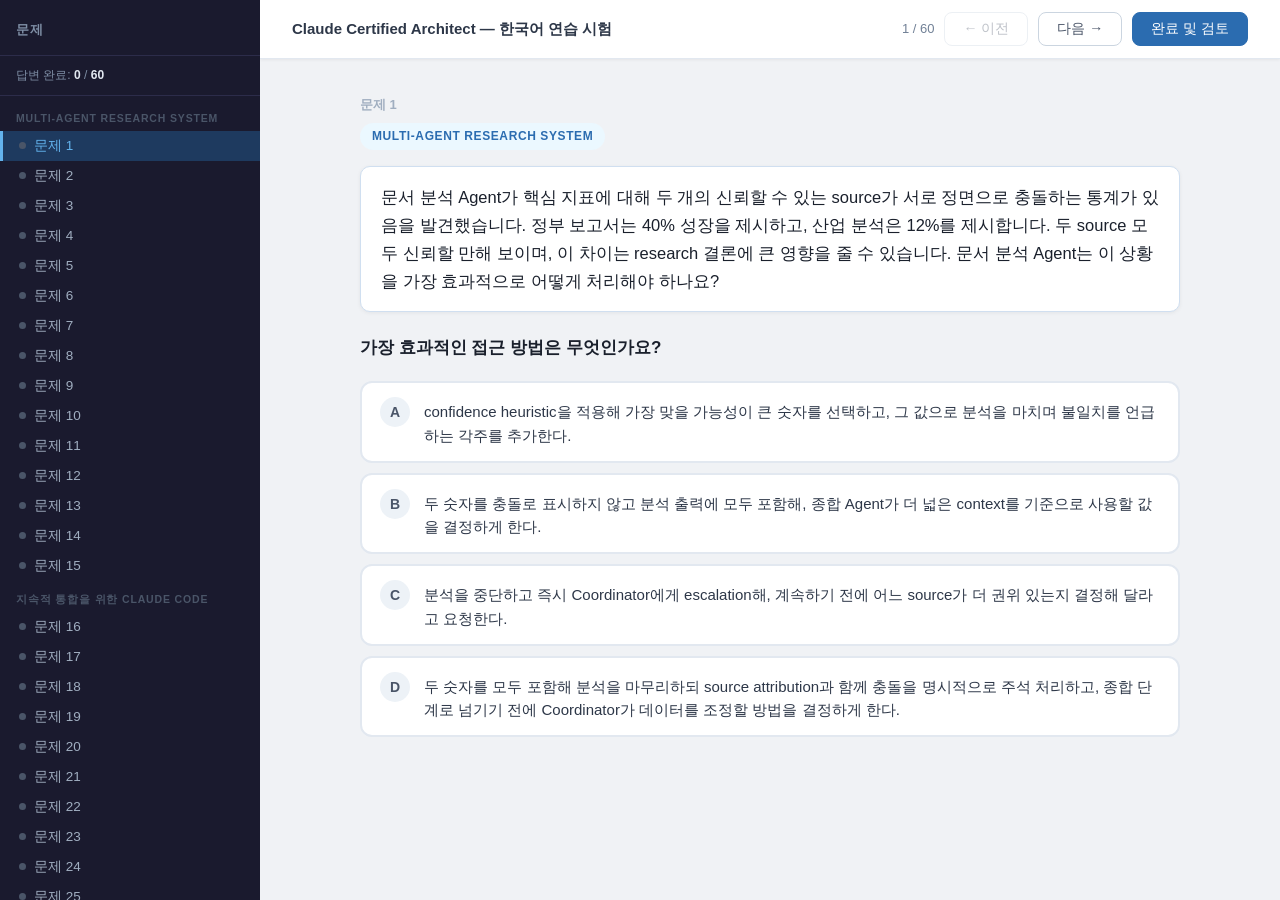
==== commit e50152e9: "Merge pull request #17 from qkdxorjs1002/main Add Korean guide" ====
--- a/practical_test_ko.html
+++ b/practical_test_ko.html
@@ -239,7 +239,7 @@
   </div>
 </div>
 <script>
-const QUESTIONS = [{"n": 1, "scenario": "Multi-Agent Research System", "situation": "문서 분석 Agent가 핵심 지표에 대해 두 개의 신뢰할 수 있는 source가 직접 모순되는 통계를 포함하고 있음을 발견합니다. 정부 보고서는 40% 성장을 말하고, 산업 분석은 12%를 말합니다. 두 source 모두 신뢰할 만해 보이며, 이 불일치는 research 결론에 중대한 영향을 줄 수 있습니다. 문서 분석 Agent는 이 상황을 가장 효과적으로 어떻게 처리해야 하나요?", "question": "가장 효과적인 접근 방식은 무엇인가요?", "options": [{"letter": "A", "text": "confidence heuristic을 적용해 가장 맞을 가능성이 큰 숫자를 선택하고, 그 값으로 분석을 마치며 불일치를 언급하는 각주를 추가한다.", "correct": false}, {"letter": "B", "text": "두 숫자를 충돌로 표시하지 않고 분석 출력에 모두 포함해, 종합 Agent가 더 넓은 context를 기준으로 사용할 값을 결정하게 한다.", "correct": false}, {"letter": "C", "text": "분석을 중단하고 즉시 Coordinator에게 escalation해, 계속하기 전에 어느 source가 더 권위 있는지 결정해 달라고 요청한다.", "correct": false}, {"letter": "D", "text": "두 숫자로 분석을 완료하되 source attribution과 함께 충돌을 명시적으로 주석 처리하고, 종합으로 넘기기 전에 Coordinator가 데이터를 조정할 방법을 결정하게 한다.", "correct": true}], "correct": "D", "explanation": "이 접근은 책임 분리를 보존합니다. 분석 Agent는 차단 없이 핵심 작업을 완료하고, 충돌하는 두 값을 명확한 attribution과 함께 보존하며, 더 넓은 context를 가진 Coordinator에게 조정을 올바르게 전달합니다.", "global_n": 1}, {"n": 2, "scenario": "Multi-Agent Research System", "situation": "웹 검색 Agent와 문서 분석 Agent가 작업을 완료하고 결과를 Coordinator에게 반환했습니다. 통합 research 보고서를 만들기 위한 다음 단계는 무엇인가요?", "question": "가장 적절한 다음 단계는 무엇인가요?", "options": [{"letter": "A", "text": "각 Agent가 Coordinator를 우회해 보고서 작성 Agent에게 직접 결과를 보낸다.", "correct": false}, {"letter": "B", "text": "문서 분석 Agent가 웹 검색 결과를 요청해 내부적으로 병합한다.", "correct": false}, {"letter": "C", "text": "Coordinator가 두 결과 집합을 종합 Agent에게 전달해 통합한다.", "correct": true}, {"letter": "D", "text": "Coordinator가 두 Agent의 원시 출력을 연결해 최종 결과로 반환한다.", "correct": false}], "correct": "C", "explanation": "Coordinator-subagent architecture에서 Coordinator는 두 결과 집합을 중앙 통합을 위한 종합 Agent에게 전달하여 제어를 보존하고 고품질 병합을 보장합니다.", "global_n": 2}, {"n": 3, "scenario": "Multi-Agent Research System", "situation": "문서 분석 subagent가 PDF 파일 처리에서 자주 실패합니다. 일부 파일에는 parsing 예외를 유발하는 손상된 섹션이 있고, 일부는 암호로 보호되어 있으며, 때로는 parsing 라이브러리가 큰 파일에서 멈춥니다. 현재는 예외가 발생하면 즉시 subagent를 종료하고 Coordinator에게 오류를 반환하며, Coordinator가 retry, 건너뛰기, 전체 작업 실패 여부를 결정해야 합니다. 이로 인해 일상적 오류 처리에 Coordinator가 과도하게 관여합니다. 가장 효과적인 architecture 개선은 무엇인가요?", "question": "가장 효과적인 개선은 무엇인가요?", "options": [{"letter": "A", "text": "공유 큐를 통해 모든 실패를 모니터링하고 복구 동작을 결정하며, subagent에게 직접 재시작 명령을 보내는 전담 오류 처리 Agent를 만든다.", "correct": false}, {"letter": "B", "text": "subagent가 항상 부분 결과를 성공 상태로 반환하고, 오류 세부사항은 metadata에 넣도록 구성한다. Coordinator는 모든 응답을 성공으로 처리한다.", "correct": false}, {"letter": "C", "text": "Coordinator가 모든 문서를 subagent로 보내기 전에 validation해 실패를 유발할 수 있는 문서를 거부한다.", "correct": false}, {"letter": "D", "text": "subagent에서 일시적 실패에 대한 로컬 복구를 구현하고, 해결할 수 없는 오류만 시도한 단계와 부분 결과를 포함해 Coordinator에게 escalation한다.", "correct": true}], "correct": "D", "explanation": "오류는 해결할 수 있는 가장 낮은 수준에서 처리합니다. 로컬 복구는 Coordinator의 부담을 줄이면서, 실제로 복구할 수 없는 이슈는 전체 context와 부분 진행 상황을 포함해 escalation합니다.", "global_n": 3}, {"n": 4, "scenario": "Multi-Agent Research System", "situation": "\"AI가 창작 산업에 미치는 영향\"에 대해 시스템을 실행한 뒤, 모든 subagent가 성공적으로 완료되는 것을 확인했습니다. 웹 검색 Agent는 관련 기사를 찾고, 문서 분석 Agent는 이를 올바르게 summary하며, 종합 Agent는 일관된 텍스트를 생성합니다. 하지만 최종 보고서는 시각 예술만 다루고 음악, 문학, 영화를 완전히 놓칩니다. Coordinator 로그에는 주제가 \"디지털 아트의 AI\", \"그래픽 디자인의 AI\", \"사진의 AI\"라는 세 하위 작업으로 분해된 것이 보입니다. 가장 가능성 높은 근본 원인은 무엇인가요?", "question": "가장 가능성 높은 근본 원인은 무엇인가요?", "options": [{"letter": "A", "text": "종합 Agent에 커버리지 공백을 감지하라는 지시가 부족하다.", "correct": false}, {"letter": "B", "text": "문서 분석 Agent가 지나치게 엄격한 관련성 기준 때문에 비시각 자료를 필터링한다.", "correct": false}, {"letter": "C", "text": "Coordinator의 작업 분해가 너무 좁아 관련 영역 전체를 포괄하지 못하는 작업을 subagent에게 할당했다.", "correct": true}, {"letter": "D", "text": "웹 검색 Agent의 쿼리가 불충분하며 더 많은 분야를 포괄하도록 넓혀야 한다.", "correct": false}], "correct": "C", "explanation": "Coordinator가 넓은 주제를 시각 예술 하위 작업으로만 분해해 음악, 문학, 영화를 완전히 놓쳤습니다. subagent는 할당된 작업을 올바르게 실행했으므로, 좁은 분해가 명백한 근본 원인입니다.", "global_n": 4}, {"n": 5, "scenario": "Multi-Agent Research System", "situation": "웹 검색 subagent가 요청된 5개 source 범주 중 3개에 대해서만 결과를 반환합니다(경쟁사 사이트와 산업 보고서는 성공했지만 뉴스 아카이브와 소셜 피드는 타임아웃). 문서 분석 subagent는 제공된 모든 문서를 성공적으로 처리했습니다. 종합 subagent는 품질이 섞인 upstream 입력으로 summary를 생성해야 합니다. 가장 효과적인 오류 전파 전략은 무엇인가요?", "question": "가장 효과적인 오류 전파 전략은 무엇인가요?", "options": [{"letter": "A", "text": "성공한 source만 사용해 종합을 계속하고 어떤 데이터를 사용할 수 없었는지 언급하지 않고 출력을 생성한다.", "correct": false}, {"letter": "B", "text": "종합 subagent가 Coordinator에게 오류를 반환해 불완전한 데이터 때문에 전체 retry나 작업 실패를 트리거한다.", "correct": false}, {"letter": "C", "text": "종합 subagent가 시작 전에 Coordinator에게 더 긴 타임아웃으로 시간 초과 source를 retry하도록 요청한다.", "correct": false}, {"letter": "D", "text": "사용할 수 없는 source로 인한 공백과 잘 뒷받침되는 결론을 나타내는 커버리지 주석으로 종합 출력을 구조화한다.", "correct": true}], "correct": "D", "explanation": "커버리지 주석은 투명성을 갖춘 우아한 성능 저하를 구현합니다. 완료된 작업의 가치를 보존하면서 불확실성을 전파해 confidence에 대한 정보 기반 결정을 가능하게 합니다.", "global_n": 5}, {"n": 6, "scenario": "Multi-Agent Research System", "situation": "문서 분석 subagent가 parsing할 수 없는 손상된 PDF 파일을 만났습니다. 시스템 오류 처리를 설계할 때 이 실패를 처리하는 가장 효과적인 방법은 무엇인가요?", "question": "가장 효과적인 접근 방식은 무엇인가요?", "options": [{"letter": "A", "text": "Coordinator Agent에게 context가 포함된 오류를 반환해 진행 방법을 결정할 수 있게 한다.", "correct": true}, {"letter": "B", "text": "workflow 중단을 피하기 위해 손상된 문서를 조용히 건너뛰고 나머지 파일 처리를 계속한다.", "correct": false}, {"letter": "C", "text": "실패를 보고하기 전에 지수 백오프로 문서 parsing을 세 번 자동 retry한다.", "correct": false}, {"letter": "D", "text": "전체 research workflow를 종료하는 예외를 던진다.", "correct": false}], "correct": "A", "explanation": "context가 포함된 오류를 Coordinator에게 반환하는 것이 가장 효과적입니다. Coordinator가 파일을 건너뛸지, 대체 parsing 방법을 시도할지, 사용자에게 알릴지 정보에 기반해 결정할 수 있으며 실패에 대한 가시성을 유지합니다.", "global_n": 6}, {"n": 7, "scenario": "Multi-Agent Research System", "situation": "프로덕션 로그는 \"업로드된 분기 보고서를 분석해줘\" 같은 요청이 문서 분석 Agent 대신 웹 검색 Agent로 45% routing되는 지속적 패턴을 보여줍니다. tool 정의를 검토하니 웹 검색 Agent에는 \"콘텐츠를 분석하고 핵심 정보를 extraction한다\"라고 설명된 `analyze_content` tool이 있고, 문서 분석 Agent에는 \"문서를 분석하고 핵심 정보를 extraction한다\"라고 설명된 `analyze_document` tool이 있습니다. 잘못된 routing 문제를 어떻게 고쳐야 하나요?", "question": "잘못된 routing 문제를 어떻게 고쳐야 하나요?", "options": [{"letter": "A", "text": "Coordinator가 위임을 결정하기 전에 사용자가 업로드 파일을 말하는지 웹 콘텐츠를 말하는지 감지하는 사전 routing classifier를 추가한다.", "correct": false}, {"letter": "B", "text": "웹 검색 tool 이름을 `extract_web_results`로 바꾸고 설명을 \"웹 검색과 URL에서 검색된 정보를 처리하고 반환한다\"로 업데이트한다.", "correct": true}, {"letter": "C", "text": "Coordinator prompt에 올바른 routing을 보여주는 few-shot 예시를 추가한다: \"사용자가 분기 보고서를 업로드 -> 문서 분석 Agent\", \"사용자가 웹 페이지를 질문 -> 웹 검색 Agent\".", "correct": false}, {"letter": "D", "text": "문서 분석 tool 설명에 \"업로드된 PDF, Word 문서, 스프레드시트에 사용\" 같은 사용 예시를 추가하고 웹 검색 tool은 그대로 둔다.", "correct": false}], "correct": "B", "explanation": "웹 검색 tool 이름을 `extract_web_results`로 바꾸고 설명에 웹 검색과 URL을 명시하면 두 tool 이름과 설명 사이의 의미적 겹침을 제거해 근본 원인을 직접 해결합니다. 각 tool 목적이 명확해져 Coordinator가 문서 분석과 웹 검색을 안정적으로 구분할 수 있습니다.", "global_n": 7}, {"n": 8, "scenario": "Multi-Agent Research System", "situation": "동료가 문서 분석 Agent가 Coordinator를 우회해 종합 Agent에게 결과를 직접 보내야 한다고 제안합니다. subagent 간 모든 통신에서 Coordinator를 중앙 허브로 유지하는 주요 장점은 무엇인가요?", "question": "Coordinator를 중앙 허브로 유지하는 주요 장점은 무엇인가요?", "options": [{"letter": "A", "text": "Coordinator가 모든 상호작용을 관찰하고, 오류를 일관되게 처리하며, 각 subagent가 어떤 정보를 받을지 결정할 수 있다.", "correct": true}, {"letter": "B", "text": "Coordinator가 subagent에 대한 여러 요청을 batch 처리해 총 API 호출과 전체 지연 시간을 줄인다.", "correct": false}, {"letter": "C", "text": "Coordinator를 통한 routing은 직접 Agent 간 호출이 지원할 수 없는 자동 retry 로직을 가능하게 한다.", "correct": false}, {"letter": "D", "text": "subagent는 격리된 memory를 사용하며, 직접 통신은 Coordinator만 수행할 수 있는 복잡한 직렬화를 요구한다.", "correct": false}], "correct": "A", "explanation": "Coordinator 패턴은 모든 상호작용에 대한 중앙 가시성, 시스템 전반의 일관된 오류 처리, 각 subagent가 받는 정보에 대한 세밀한 제어를 제공합니다. 이것이 별 모양 통신 토폴로지의 주요 장점입니다.", "global_n": 8}, {"n": 9, "scenario": "Multi-Agent Research System", "situation": "웹 검색 subagent가 복잡한 주제를 조사하다 타임아웃됩니다. 이 실패에 대한 정보가 Coordinator에게 반환되는 방식을 설계해야 합니다. 지능적 복구를 가장 잘 가능하게 하는 오류 전파 접근 방식은 무엇인가요?", "question": "지능적 복구를 가장 잘 가능하게 하는 오류 전파 접근 방식은 무엇인가요?", "options": [{"letter": "A", "text": "실패 유형, 실행된 쿼리, 부분 결과, 잠재적 대안 접근을 포함한 structured error context를 Coordinator에게 반환한다.", "correct": true}, {"letter": "B", "text": "subagent 내부에서 타임아웃을 잡고 빈 결과 집합을 성공으로 표시해 반환한다.", "correct": false}, {"letter": "C", "text": "subagent 내부에서 지수 백오프 자동 retry를 구현하고, retry를 모두 소진한 뒤 일반적인 \"search unavailable\" 상태만 반환한다.", "correct": false}, {"letter": "D", "text": "타임아웃 예외를 최상위 핸들러에 직접 전파해 전체 research workflow를 종료한다.", "correct": false}], "correct": "A", "explanation": "실패 유형, 실행된 쿼리, 부분 결과, 대안 접근을 포함한 structured error context를 반환하면 Coordinator가 지능적 복구 결정(예: 수정된 쿼리로 retry 또는 부분 결과로 계속)을 내리는 데 필요한 모든 것을 얻습니다. 이는 조정 수준의 정보 기반 의사결정을 위해 최대한의 context를 보존합니다.", "global_n": 9}, {"n": 10, "scenario": "Multi-Agent Research System", "situation": "시스템 설계에서 문서 분석 Agent가 URL로 문서를 다운로드할 수 있도록 범용 tool `fetch_url` 접근 권한을 부여했습니다. 프로덕션 로그는 이 Agent가 이제 임시 웹 검색을 수행하기 위해 검색 엔진 결과 페이지를 자주 다운로드한다는 것을 보여줍니다. 이 동작은 웹 검색 Agent를 통해 routing되어야 하며, 현재는 결과 불일치를 유발합니다. 가장 효과적인 수정은 무엇인가요?", "question": "가장 효과적인 수정은 무엇인가요?", "options": [{"letter": "A", "text": "`fetch_url`을 URL이 문서 형식을 가리키는지 validation하는 `load_document` tool로 교체한다.", "correct": true}, {"letter": "B", "text": "문서 분석 Agent에서 `fetch_url`을 제거하고 모든 URL 가져오기를 Coordinator를 통해 웹 검색 Agent로 routing한다.", "correct": false}, {"letter": "C", "text": "알려진 검색 엔진 도메인에 대한 `fetch_url` 호출을 차단하고 다른 URL은 허용하는 필터링을 구현한다.", "correct": false}, {"letter": "D", "text": "문서 분석 Agent prompt에 `fetch_url`은 검색이 아니라 문서 URL 다운로드에만 사용해야 한다는 지시를 추가한다.", "correct": false}], "correct": "A", "explanation": "범용 tool을 문서 형식에 대해 URL을 validation하는 문서 전용 tool로 교체하면 interface 수준에서 기능을 제한해 근본 원인을 해결합니다. 이는 최소 권한 원칙을 따르며, 원치 않는 검색 동작을 단순히 discouraging하는 대신 불가능하게 만듭니다.", "global_n": 10}, {"n": 11, "scenario": "Multi-Agent Research System", "situation": "넓은 주제를 조사하는 동안 웹 검색 Agent와 문서 분석 Agent가 같은 하위 주제를 조사해 출력에 상당한 중복이 발생합니다. token 사용량은 거의 두 배가 되지만 research 폭이나 깊이는 비례해 증가하지 않습니다. 이를 해결하는 가장 효과적인 방법은 무엇인가요?", "question": "이를 해결하는 가장 효과적인 방법은 무엇인가요?", "options": [{"letter": "A", "text": "두 Agent가 병렬로 끝나도록 허용한 뒤 Coordinator가 겹치는 결과를 중복 제거하고 종합 Agent에게 전달한다.", "correct": false}, {"letter": "B", "text": "Coordinator가 위임 전에 research 공간을 명시적으로 분할해 각 Agent에 서로 다른 하위 주제나 source 유형을 할당한다.", "correct": true}, {"letter": "C", "text": "Agent들이 현재 집중 영역을 기록해 다른 Agent가 실행 중 동적으로 중복을 피할 수 있도록 공유 상태 메커니즘을 구현한다.", "correct": false}, {"letter": "D", "text": "웹 검색이 완료된 뒤 문서 분석을 실행하는 순차 실행으로 전환하고, 웹 검색 결과를 context로 사용해 중복을 피한다.", "correct": false}], "correct": "B", "explanation": "Coordinator가 위임 전에 research 공간을 명시적으로 분할하는 것이 가장 효과적입니다. 작업이 시작되기 전에 불명확한 작업 경계라는 근본 원인을 다루기 때문입니다. 병렬성을 보존하면서 중복 작업과 token 낭비를 방지합니다.", "global_n": 11}, {"n": 12, "scenario": "Multi-Agent Research System", "situation": "research 중 웹 검색 subagent가 세 source 범주를 조회했으며 결과가 서로 다릅니다. 학술 데이터베이스는 관련 논문 15편을 반환하고, 산업 보고서는 \"0 results\"를 반환하며, 특허 데이터베이스는 \"Connection timeout\"을 반환합니다. Coordinator로의 오류 전파를 설계할 때 어떤 접근 방식이 가장 좋은 복구 결정을 가능하게 하나요?", "question": "어떤 접근 방식이 가장 좋은 복구 결정을 가능하게 하나요?", "options": [{"letter": "A", "text": "결과를 단일 성공 비율 지표(예: \"67% source coverage\")로 집계하고 자세한 로그는 요청 시 제공한다.", "correct": false}, {"letter": "B", "text": "\"timeout\"과 \"0 results\"를 모두 Coordinator 개입이 필요한 실패로 보고한다.", "correct": false}, {"letter": "C", "text": "일시적 실패를 내부적으로 retry하고 지속적인 오류만 보고한다.", "correct": false}, {"letter": "D", "text": "retry 결정이 필요한 접근 실패(timeout)와 성공한 쿼리를 나타내는 유효한 빈 결과(\"0 results\")를 구분한다.", "correct": true}], "correct": "D", "explanation": "타임아웃(접근 실패)과 \"0 results\"(유효한 빈 결과)는 의미적으로 다른 결과이며 서로 다른 대응이 필요합니다. 이를 구분하면 Coordinator가 특허 데이터베이스는 retry하고, 산업 보고서의 \"0 results\"는 유효하고 정보성 있는 발견으로 받아들일 수 있습니다.", "global_n": 12}, {"n": 13, "scenario": "Multi-Agent Research System", "situation": "프로덕션 모니터링에서 종합 품질이 일관되지 않음을 확인했습니다. 집계 결과가 약 75K token일 때, 종합 Agent는 첫 15K token(웹 검색 헤드라인/스니펫)과 마지막 10K token(문서 분석 결론)의 정보는 안정적으로 citation하지만, 중간 50K token의 중요한 발견은 research 질문에 직접 답하더라도 자주 놓칩니다. 집계 입력을 어떻게 재구성해야 하나요?", "question": "집계 입력을 어떻게 재구성해야 하나요?", "options": [{"letter": "A", "text": "모델의 안정적 처리 범위 안에 콘텐츠를 유지하기 위해 모든 subagent 출력을 집계 전에 20K token 이하로 summary한다.", "correct": false}, {"letter": "B", "text": "subagent 결과를 종합 Agent에 점진적으로 스트리밍해 웹 검색 결과를 먼저 완전히 처리한 뒤 문서 분석 결과를 추가한다.", "correct": false}, {"letter": "C", "text": "집계 입력 시작 부분에 핵심 발견 summary를 batch하고, 세부 결과를 명시적 섹션 제목으로 구성해 탐색을 쉽게 한다.", "correct": true}, {"letter": "D", "text": "research 작업마다 어느 subagent 결과가 먼저 나오는지 번갈아 batch하는 회전을 구현해 두 source가 시간에 따라 동일하게 첫 위치를 얻도록 한다.", "correct": false}], "correct": "C", "explanation": "핵심 발견 summary를 시작 부분에 두면 primacy 효과를 활용해 중요한 정보가 가장 안정적으로 처리되는 위치에 놓입니다. 전체에 명시적 섹션 제목을 추가하면 모델이 중간 입력 콘텐츠를 탐색하고 주의를 기울이는 데 도움이 되어 \"lost in the middle\" 현상을 직접 완화합니다.", "global_n": 13}, {"n": 14, "scenario": "Multi-Agent Research System", "situation": "테스트에서 웹 검색 Agent 출력(페이지 콘텐츠 포함 85K token)과 문서 분석 Agent 출력(사고 과정 포함 70K token)을 합치면 155K token이지만, 종합 Agent는 50K token 미만 입력에서 가장 잘 동작합니다. 가장 효과적인 솔루션은 무엇인가요?", "question": "가장 효과적인 솔루션은 무엇인가요?", "options": [{"letter": "A", "text": "upstream Agent가 장황한 콘텐츠와 추론 대신 structured data(핵심 사실, citation, 관련성 점수)를 반환하도록 수정한다.", "correct": true}, {"letter": "B", "text": "종합에 전달하기 전에 발견 사항을 압축하는 중간 summary Agent를 추가한다.", "correct": false}, {"letter": "C", "text": "종합 Agent가 호출 사이에 상태를 유지하면서 발견 사항을 순차 batch로 처리하게 한다.", "correct": false}, {"letter": "D", "text": "발견 사항을 vector 데이터베이스에 저장하고 종합 Agent에게 작업 중 조회할 검색 tool을 제공한다.", "correct": false}], "correct": "A", "explanation": "upstream Agent가 structured data를 반환하도록 수정하면 필수 정보를 보존하면서 token량을 source에서 줄여 근본 원인을 해결합니다. 종합 단계 개선에 기여하지 않는 부피 큰 페이지 콘텐츠와 추론 흔적 전달을 피합니다.", "global_n": 14}, {"n": 15, "scenario": "Multi-Agent Research System", "situation": "테스트에서 종합 Agent가 결과를 병합하면서 특정 주장을 validation해야 하는 경우가 많다는 것을 관찰했습니다. 현재 validation이 필요하면 종합 Agent가 제어를 Coordinator에게 반환하고, Coordinator가 웹 검색 Agent를 호출한 뒤 결과와 함께 종합을 다시 호출합니다. 이로 인해 작업당 루프가 2-3회 추가되고 지연 시간이 40% 증가합니다. 평가 결과 이러한 validation의 85%는 단순 사실 확인(날짜, 이름, 통계)이고 15%는 더 깊은 research가 필요합니다. 시스템 안정성을 보존하면서 overhead를 가장 효과적으로 줄이는 접근 방식은 무엇인가요?", "question": "가장 효과적인 접근 방식은 무엇인가요?", "options": [{"letter": "A", "text": "종합 Agent에 모든 웹 검색 tool 접근 권한을 부여해 Coordinator 루프 없이 모든 validation 필요를 직접 처리하게 한다.", "correct": false}, {"letter": "B", "text": "종합 Agent가 모든 validation 필요 사항을 모아 마지막에 batch로 Coordinator에게 반환하면, Coordinator가 이를 한 번에 웹 검색 Agent에게 보낸다.", "correct": false}, {"letter": "C", "text": "웹 검색 Agent가 초기 research 중 종합에서 validation이 필요할 것을 예상해 각 source 주변의 추가 context를 사전에 cache한다.", "correct": false}, {"letter": "D", "text": "단순 확인을 위한 제한 범위 `verify_fact` tool을 종합 Agent에게 제공하고, 복잡한 validation은 Coordinator를 통해 웹 검색 Agent로 routing한다.", "correct": true}], "correct": "D", "explanation": "제한 범위 사실 validation tool은 종합 Agent가 단순 확인의 85%를 직접 처리하게 해 대부분의 루프를 제거하면서, 복잡한 validation 15%에는 Coordinator 위임 경로를 보존합니다. 이는 최소 권한을 적용하면서 지연 시간을 크게 줄입니다.", "global_n": 15}, {"n": 16, "scenario": "지속적 통합을 위한 Claude Code", "situation": "CI pipeline이 코드 리뷰를 위한 프로젝트 context를 제공하기 위해 CLAUDE.md를 사용하며, Claude Code CLI를 `--print` 모드로 실행합니다. 개발자들은 대체로 리뷰가 실질적이라고 느낍니다. 하지만 발견 사항을 workflow에 통합하기 어렵다고 보고합니다. Claude가 서술형 문단을 출력해 PR 댓글로 수동 복사해야 하기 때문입니다. 팀은 각 발견 사항을 코드의 관련 위치에 별도 인라인 PR 댓글로 자동 게시하고 싶어 하며, 이를 위해 파일 경로, 줄 번호, severity 수준, 제안 수정이 포함된 structured data가 필요합니다. 가장 효과적인 접근 방식은 무엇인가요?", "question": "가장 효과적인 접근 방식은 무엇인가요?", "options": [{"letter": "A", "text": "CLAUDE.md에 \"Output Format for Review\" 섹션과 structured 발견 예시를 추가해 Claude가 프로젝트 context에서 기대 형식을 학습하게 한다.", "correct": false}, {"letter": "B", "text": "CLI 플래그 `--output-format json`과 `--json-schema`를 사용해 structured 발견을 강제한 뒤, 출력을 parsing해 GitHub API로 인라인 댓글을 게시한다.", "correct": true}, {"letter": "C", "text": "리뷰 prompt에 각 발견 사항이 `[FILE:path] [LINE:n] [SEVERITY:level] ...` 같은 parsing 가능한 template을 따르도록 명시적 형식 지시를 포함한다.", "correct": false}, {"letter": "D", "text": "서술형 리뷰 형식은 유지하되, Claude를 사용해 발견 사항의 structured JSON summary를 생성하는 summary 단계를 추가한다.", "correct": false}], "correct": "B", "explanation": "`--json-schema`와 함께 `--output-format json`을 사용하면 CLI 수준에서 structured output을 강제해, GitHub API로 인라인 PR 댓글을 게시하기 위해 안정적으로 parsing 가능한 필수 필드(파일 경로, 줄 번호, severity, 제안 수정)를 갖춘 올바른 JSON을 보장합니다. 이는 structured output에 맞게 설계된 내장 CLI 기능을 활용합니다.", "global_n": 16}, {"n": 17, "scenario": "지속적 통합을 위한 Claude Code", "situation": "팀은 코드 제안 생성에 Claude Code를 사용하지만, 한 가지 패턴을 발견했습니다. 엣지 케이스를 깨뜨리는 성능 최적화, 예상치 않게 동작을 바꾸는 정리 작업 같은 명확하지 않은 이슈는 다른 팀원이 PR을 리뷰할 때만 잡힙니다. 생성 중 Claude의 추론을 보면 이러한 사례를 고려했지만 자신의 접근이 옳다고 결론 내렸습니다. 이 자기 점검 한계의 근본 원인을 직접 다루는 접근 방식은 무엇인가요?", "question": "근본 원인을 직접 다루는 접근 방식은 무엇인가요?", "options": [{"letter": "A", "text": "생성자의 추론에 접근하지 않는 두 번째 독립 Claude Code instance를 실행해 변경 사항을 리뷰한다.", "correct": true}, {"letter": "B", "text": "제안 생성 전에 더 철저히 숙고할 수 있도록 생성 단계에 extended thinking 모드를 활성화한다.", "correct": false}, {"letter": "C", "text": "최종 출력 전에 Claude가 자신의 제안을 비판하도록 생성 prompt에 명시적 자기 리뷰 지시를 추가한다.", "correct": false}, {"letter": "D", "text": "생성 중 기대 동작을 더 잘 이해하도록 전체 테스트 파일과 문서를 prompt context에 포함한다.", "correct": false}], "correct": "A", "explanation": "생성자의 추론에 접근하지 않는 두 번째 독립 Claude Code instance는 확증 편향을 피함으로써 근본 원인을 직접 다룹니다. 이 \"fresh eyes\" 관점은 작성자가 합리화한 이슈를 다른 리뷰어가 잡아내는 사람 동료 리뷰와 유사합니다.", "global_n": 17}, {"n": 18, "scenario": "지속적 통합을 위한 Claude Code", "situation": "코드 리뷰 컴포넌트는 반복적입니다. Claude가 변경된 파일을 분석한 뒤 최종 피드백 전에 context 이해를 위해 관련 파일(import, base class, tests)을 tool 호출로 요청할 수 있습니다. 애플리케이션은 Claude가 파일 내용을 요청할 수 있는 tool을 정의합니다. Claude는 tool을 호출하고 결과를 받은 뒤 분석을 계속합니다. API 비용 절감을 위해 batch 처리를 평가하고 있습니다. 이 workflow에서 batch 처리를 고려할 때 주요 기술적 한계는 무엇인가요?", "question": "주요 기술적 한계는 무엇인가요?", "options": [{"letter": "A", "text": "batch 처리는 출력을 입력 요청에 다시 매핑하는 상관관계 ID를 포함하지 않는다.", "correct": false}, {"letter": "B", "text": "비synchronous 모델은 요청 중간에 tool을 실행하고 Claude가 분석을 계속할 수 있도록 결과를 반환할 수 없다.", "correct": true}, {"letter": "C", "text": "Batch API는 요청 매개변수의 tool 정의를 지원하지 않는다.", "correct": false}, {"letter": "D", "text": "최대 24시간의 batch 처리 지연이 풀 리퀘스트 피드백에는 너무 느리지만, 그 외에는 workflow가 작동한다.", "correct": false}], "correct": "B", "explanation": "\"fire-and-forget\" 비synchronous Batch API 모델에는 요청 중 tool 호출을 가로채고, tool을 실행한 뒤 Claude가 분석을 계속하도록 결과를 반환하는 메커니즘이 없습니다. 이는 단일 논리 상호작용 안에서 여러 tool 요청/응답 라운드가 필요한 반복적 tool 호출 workflow와 근본적으로 맞지 않습니다.", "global_n": 18}, {"n": 19, "scenario": "지속적 통합을 위한 Claude Code", "situation": "CI/CD 시스템은 세 가지 Claude 기반 분석을 실행합니다. (1) 완료 전까지 병합을 차단하는 모든 PR의 빠른 스타일 검사, (2) 전체 코드베이스에 대한 포괄적 주간 보안 감사, (3) 최근 변경 module에 대한 야간 테스트 케이스 생성. Message Batches API는 50% 절감을 제공하지만 처리에 최대 24시간이 걸릴 수 있습니다. 허용 가능한 개발자 경험을 유지하면서 API 비용을 최적화하려고 합니다. 각 작업과 API 접근 방식을 올바르게 매칭한 조합은 무엇인가요?", "question": "올바른 조합은 무엇인가요?", "options": [{"letter": "A", "text": "50% 절감을 최대화하기 위해 세 작업 모두 Message Batches API를 사용하고, pipeline이 batch 완료를 polling하도록 구성한다.", "correct": false}, {"letter": "B", "text": "PR 스타일 검사는 synchronous 호출을 사용하고, 주간 보안 감사와 야간 테스트 생성에는 Message Batches API를 사용한다.", "correct": true}, {"letter": "C", "text": "세 작업 모두 synchronous 호출을 사용해 일관된 응답 시간을 유지하고, 워크로드 전반의 비용 절감은 prompt caching에 의존한다.", "correct": false}, {"letter": "D", "text": "PR 스타일 검사와 야간 테스트 생성은 synchronous 호출을 사용하고, 주간 보안 감사에만 Message Batches API를 사용한다.", "correct": false}], "correct": "B", "explanation": "PR 스타일 검사는 개발자를 차단하며 synchronous 호출을 통한 즉각 응답이 필요합니다. 반면 주간 보안 감사와 야간 테스트 생성은 최대 24시간 batch window를 허용할 수 있는 유연한 마감의 예약 작업이므로 둘 다 50% 절감을 얻을 수 있습니다.", "global_n": 19}, {"n": 20, "scenario": "지속적 통합을 위한 Claude Code", "situation": "자동 리뷰가 실제 이슈를 찾지만 개발자들은 피드백이 실행 가능하지 않다고 보고합니다. 발견 사항에는 정확히 무엇을 바꿔야 하는지 지정하지 않은 채 \"복잡한 티켓 routing 로직\"이나 \"잠재적 null pointer\" 같은 문구가 포함됩니다. \"항상 구체적 수정 제안을 포함하라\" 같은 상세 지시를 추가해도 모델 출력은 여전히 때로는 상세하고 때로는 모호하게 일관되지 않습니다. 어떤 prompting 기법이 일관되게 실행 가능한 피드백을 가장 안정적으로 생성하나요?", "question": "가장 신뢰할 수 있는 prompting 기법은 무엇인가요?", "options": [{"letter": "A", "text": "피드백 형식의 각 부분(위치, 이슈, severity, 제안 수정)에 대해 더 명시적인 요구사항으로 지시를 더 다듬는다.", "correct": false}, {"letter": "B", "text": "모델이 구체적 수정을 제안할 충분한 정보를 갖도록 더 많은 주변 코드베이스를 context window에 포함한다.", "correct": false}, {"letter": "C", "text": "한 prompt는 이슈를 식별하고 두 번째 prompt는 수정을 생성하는 2패스 접근으로 전문화를 허용한다.", "correct": false}, {"letter": "D", "text": "식별된 이슈, 코드 위치, 구체적 수정 제안 등 정확히 필요한 형식을 보여주는 few-shot 예시 3-4개를 추가한다.", "correct": true}], "correct": "D", "explanation": "Few-shot 예시는 지시만으로 출력이 가변적일 때 일관된 출력 형식을 달성하는 가장 효과적인 기법입니다. 원하는 구조(이슈, 위치, 구체적 수정)를 보여주는 예시 3-4개는 모델이 따를 구체적 패턴을 제공하며, 추상적 지시보다 더 신뢰할 수 있습니다.", "global_n": 20}, {"n": 21, "scenario": "지속적 통합을 위한 Claude Code", "situation": "CI pipeline에는 두 가지 Claude 기반 코드 리뷰 모드가 있습니다. 완료될 때까지 PR 병합을 차단하는 병합 전 커밋 hook과, 밤새 실행되어 batch 완료를 polling하고 PR에 자세한 제안을 게시하는 \"deep analysis\"입니다. 50% 절감을 제공하지만 polling이 필요하고 최대 24시간 걸릴 수 있는 Message Batches API를 사용해 API 비용을 줄이고 싶습니다. 어떤 모드가 batch 처리를 사용해야 하나요?", "question": "어떤 모드가 batch 처리를 사용해야 하나요?", "options": [{"letter": "A", "text": "병합 전 커밋 hook만.", "correct": false}, {"letter": "B", "text": "deep analysis만.", "correct": true}, {"letter": "C", "text": "두 모드 모두.", "correct": false}, {"letter": "D", "text": "어느 모드도 아님.", "correct": false}], "correct": "B", "explanation": "Deep analysis는 이미 밤새 실행되고 지연을 허용하며 결과 게시 전 polling 모델을 사용하므로 batch 처리에 이상적인 후보입니다. 이는 Message Batches API의 비synchronous, polling 기반 architecture와 일치하면서 50% 절감을 제공합니다.", "global_n": 21}, {"n": 22, "scenario": "지속적 통합을 위한 Claude Code", "situation": "자동 리뷰가 댓글과 docstring을 분석합니다. 현재 prompt는 Claude에게 \"댓글이 정확하고 최신인지 확인하라\"고 지시합니다. 발견 사항은 TODO 표시나 단순 설명 같은 허용 가능한 패턴을 자주 문제로 표시하면서, 코드가 더 이상 구현하지 않는 동작을 설명하는 댓글은 놓칩니다. 이 일관되지 않은 분석의 근본 원인을 다루는 변경은 무엇인가요?", "question": "근본 원인을 다루는 변경은 무엇인가요?", "options": [{"letter": "A", "text": "Claude가 최근 코드 변경보다 오래된 댓글을 식별할 수 있도록 `git blame` 데이터를 포함한다.", "correct": false}, {"letter": "B", "text": "모델이 코드베이스의 유사 패턴을 인식하도록 오해를 부르는 댓글의 few-shot 예시를 추가한다.", "correct": false}, {"letter": "C", "text": "노이즈를 줄이기 위해 분석 전에 TODO, FIXME, 설명형 댓글 패턴을 필터링한다.", "correct": false}, {"letter": "D", "text": "명시적 기준을 지정한다. 댓글이 주장하는 동작이 코드의 실제 동작과 모순될 때만 표시한다.", "correct": true}], "correct": "D", "explanation": "명시적 기준, 즉 댓글이 주장하는 동작이 실제 코드 동작과 모순될 때만 표시한다는 기준은 모호한 지시를 문제의 정확한 정의로 대체해 근본 원인을 직접 다룹니다. 이는 허용 가능한 패턴에 대한 false positive과 실제 오해를 부르는 댓글 누락을 줄입니다.", "global_n": 22}, {"n": 23, "scenario": "지속적 통합을 위한 Claude Code", "situation": "자동 코드 리뷰 시스템이 일관되지 않은 severity 평가를 보입니다. null pointer 위험 같은 유사 이슈가 어떤 PR에서는 \"critical\"로, 다른 PR에서는 \"medium\"으로 평가됩니다. 개발자 설문은 신뢰가 떨어지고 있음을 보여줍니다. 많은 개발자가 \"절반은 틀렸다\"며 발견 사항을 읽지 않고 무시하기 시작합니다. false positive률이 높은 범주는 정확한 범주에 대한 신뢰까지 훼손합니다. 개발자 신뢰를 회복하면서 시스템을 개선하는 가장 좋은 접근은 무엇인가요?", "question": "개발자 신뢰를 가장 잘 회복하는 접근은 무엇인가요?", "options": [{"letter": "A", "text": "false positive률이 높은 범주(스타일, 명명, 문서화)를 일시적으로 비활성화하고, prompt를 개선하는 동안 고정밀 범주만 유지한다.", "correct": true}, {"letter": "B", "text": "모든 범주를 활성화하되 각 발견 사항에 confidence 점수를 표시해 개발자가 조사할 대상을 결정하게 한다.", "correct": false}, {"letter": "C", "text": "모든 범주를 활성화한 채 다음 몇 주 동안 각 범주의 accuracy 개선을 위해 few-shot 예시를 추가한다.", "correct": false}, {"letter": "D", "text": "전체 false positive률을 낮추기 위해 모든 범주에 균일한 엄격도 완화를 적용한다.", "correct": false}], "correct": "A", "explanation": "false positive률이 높은 범주를 일시적으로 비활성화하면 개발자가 모든 것을 무시하게 만드는 노이즈를 제거해 신뢰 하락을 즉시 멈출 수 있습니다. 동시에 보안과 정확성 같은 고정밀 범주의 가치를 보존합니다. 또한 문제 범주를 다시 활성화하기 전에 prompt를 개선할 여지를 만듭니다.", "global_n": 23}, {"n": 24, "scenario": "지속적 통합을 위한 Claude Code", "situation": "자동 리뷰가 각 PR에 대해 테스트 케이스 제안을 생성합니다. 강의 완료 추적을 추가하는 PR을 리뷰할 때 Claude는 테스트 케이스 10개를 제안했지만, 개발자 피드백에 따르면 6개는 기존 테스트 스위트가 이미 다루는 중복 scenario였습니다. 어떤 변경이 중복 제안을 가장 효과적으로 줄이나요?", "question": "가장 효과적인 변경은 무엇인가요?", "options": [{"letter": "A", "text": "Claude가 이미 다뤄진 scenario를 판단할 수 있도록 기존 테스트 파일을 context에 포함한다.", "correct": true}, {"letter": "B", "text": "Claude가 가장 가치 있는 케이스를 먼저 우선순위화한다고 가정하고 제안 요청 수를 10개에서 5개로 줄인다.", "correct": false}, {"letter": "C", "text": "성공 경로가 아니라 엣지 케이스와 오류 조건에만 집중하라는 지시를 추가한다.", "correct": false}, {"letter": "D", "text": "설명이 키워드 겹침으로 기존 테스트 이름과 일치하는 제안을 필터링하는 후처리를 구현한다.", "correct": false}], "correct": "A", "explanation": "기존 테스트 파일을 포함하면 중복의 근본 원인을 해결합니다. Claude는 어떤 테스트가 이미 존재하는지 알아야만 이미 커버된 scenario 제안을 피할 수 있습니다. 이를 통해 Claude는 실제로 새롭고 가치 있는 테스트를 제안하는 데 필요한 정보를 얻습니다.", "global_n": 24}, {"n": 25, "scenario": "지속적 통합을 위한 Claude Code", "situation": "초기 자동 리뷰가 12개 발견 사항을 식별한 뒤 개발자가 이슈를 해결하기 위해 새 커밋을 푸시합니다. 리뷰를 다시 실행하면 8개 발견 사항이 나오지만, 개발자들은 새 커밋에서 이미 수정된 코드에 대한 이전 댓글 5개가 중복된다고 보고합니다. 철저함을 유지하면서 이 중복 피드백을 제거하는 가장 효과적인 방법은 무엇인가요?", "question": "중복 피드백을 제거하는 가장 효과적인 방법은 무엇인가요?", "options": [{"letter": "A", "text": "중간 커밋을 건너뛰고 PR 생성 시점과 최종 병합 전 상태에서만 리뷰를 실행한다.", "correct": false}, {"letter": "B", "text": "게시 전에 파일 경로와 이슈 설명으로 이전 발견 사항과 일치하는 항목을 제거하는 후처리 필터를 추가한다.", "correct": false}, {"letter": "C", "text": "리뷰 범위를 가장 최근 push에서 변경된 파일로 제한하고 이전 커밋의 파일은 제외한다.", "correct": false}, {"letter": "D", "text": "이전 리뷰 발견 사항을 context에 포함하고 Claude에게 새 이슈나 아직 해결되지 않은 이슈만 보고하도록 지시한다.", "correct": true}], "correct": "D", "explanation": "이전 리뷰 발견 사항을 context에 포함하면 Claude가 새 문제와 최근 커밋에서 이미 해결된 문제를 구분할 수 있습니다. 이는 리뷰의 철저함을 유지하면서 Claude의 추론을 사용해 수정된 코드에 대한 중복 피드백을 피합니다.", "global_n": 25}, {"n": 26, "scenario": "지속적 통합을 위한 Claude Code", "situation": "pipeline 스크립트가 `claude \"Analyze this pull request for security issues\"`를 실행하지만 작업이 무기한 멈춥니다. 로그는 Claude Code가 대화형 입력을 기다리고 있음을 보여줍니다. 자동화 pipeline에서 Claude Code를 실행하는 올바른 접근 방식은 무엇인가요?", "question": "올바른 접근 방식은 무엇인가요?", "options": [{"letter": "A", "text": "`--batch` 플래그 추가: `claude --batch \"Analyze this pull request for security issues\"`.", "correct": false}, {"letter": "B", "text": "`-p` 플래그 추가: `claude -p \"Analyze this pull request for security issues\"`.", "correct": true}, {"letter": "C", "text": "stdin을 `/dev/null`에서 리디렉션: `claude \"Analyze this pull request for security issues\" < /dev/null`.", "correct": false}, {"letter": "D", "text": "명령 실행 전에 환경 변수 `CLAUDE_HEADLESS=true` 설정.", "correct": false}], "correct": "B", "explanation": "`-p`(또는 `--print`) 플래그는 Claude Code를 비대화형으로 실행하는 문서화된 방법입니다. prompt를 처리하고 결과를 stdout에 출력한 뒤 사용자 입력을 기다리지 않고 종료합니다. CI/CD pipeline에 이상적입니다.", "global_n": 26}, {"n": 27, "scenario": "지속적 통합을 위한 Claude Code", "situation": "풀 리퀘스트가 재고 추적 module의 14개 파일을 변경합니다. 모든 파일을 함께 분석하는 단일 패스 리뷰는 일부 파일에는 자세한 피드백을 주지만 다른 파일에는 얕은 댓글을 달고, 명백한 버그를 놓치며, 한 파일에서는 패턴을 문제로 표시하지만 같은 PR의 동일 코드에서는 승인하는 모순된 피드백을 생성합니다. 리뷰를 어떻게 재구성해야 하나요?", "question": "리뷰를 어떻게 재구성해야 하나요?", "options": [{"letter": "A", "text": "전체 PR 리뷰 패스를 세 번 독립적으로 실행하고 세 번 중 최소 두 번 나타나는 이슈만 표시한다.", "correct": false}, {"letter": "B", "text": "집중된 패스로 분할한다. 각 파일을 개별적으로 로컬 이슈에 대해 리뷰한 뒤, 파일 간 데이터 흐름을 검토하는 별도 통합 지향 패스를 실행한다.", "correct": true}, {"letter": "C", "text": "자동 리뷰를 실행하기 전에 개발자에게 큰 PR을 3-4개 파일의 더 작은 제출로 나누도록 요구한다.", "correct": false}, {"letter": "D", "text": "더 큰 context window가 있는 큰 모델로 전환해 14개 파일 모두에 한 번에 충분히 주의를 기울일 수 있게 한다.", "correct": false}], "correct": "B", "explanation": "집중된 파일별 패스는 주의 분산이라는 근본 원인을 다루어 일관된 깊이와 신뢰할 수 있는 로컬 이슈 탐지를 보장합니다. 이후 별도 통합 지향 패스가 의존성과 데이터 흐름 상호작용 같은 파일 간 문제를 다룹니다.", "global_n": 27}, {"n": 28, "scenario": "지속적 통합을 위한 Claude Code", "situation": "자동 코드 리뷰는 풀 리퀘스트당 평균 15개 발견 사항을 생성하며, 개발자는 40% false positive률을 보고합니다. 병목은 조사 시간입니다. 개발자는 수정할지 무시할지 결정하기 전에 각 발견 사항을 클릭해 Claude의 근거를 읽어야 합니다. CLAUDE.md에는 이미 허용 가능한 패턴에 대한 포괄적 규칙이 포함되어 있고, 이해관계자들은 개발자가 보기 전에 발견 사항을 필터링하는 모든 접근을 거부했습니다. 조사 시간을 가장 잘 줄이는 변경은 무엇인가요?", "question": "조사 시간을 가장 잘 줄이는 변경은 무엇인가요?", "options": [{"letter": "A", "text": "Claude가 각 발견 사항에 근거와 confidence 추정치를 직접 포함하도록 요구한다.", "correct": true}, {"letter": "B", "text": "발견 패턴을 분석하고 과거 false positive 시그니처와 일치하는 항목을 자동 억제하는 후처리기를 추가한다.", "correct": false}, {"letter": "C", "text": "발견 사항을 \"차단 이슈\"와 \"제안\"으로 classification하고 수준별로 다른 리뷰 요구사항을 둔다.", "correct": false}, {"letter": "D", "text": "Claude가 높은 confidence 발견만 보여주도록 구성해 개발자가 보기 전에 불확실한 플래그를 필터링한다.", "correct": false}], "correct": "A", "explanation": "각 발견 사항에 근거와 confidence를 직접 포함하면 개발자가 각 발견 사항을 열어보지 않고도 빠르게 triage할 수 있어 조사 시간이 줄어듭니다. 모든 발견 사항은 계속 보이므로 \"필터링 없음\" 제약도 충족하면서 개발자 의사결정을 빠르게 합니다.", "global_n": 28}, {"n": 29, "scenario": "지속적 통합을 위한 Claude Code", "situation": "자동 코드 리뷰 분석 결과 발견 범주별 false positive률 차이가 큽니다. 보안/정확성 발견은 false positive 8%, 성능 발견은 18%, 스타일/명명 발견은 52%, 문서화 발견은 48%입니다. 개발자 설문은 신뢰가 떨어지고 있음을 보여줍니다. 많은 개발자가 \"절반은 틀렸다\"며 발견 사항을 읽지 않고 무시하기 시작합니다. false positive률이 높은 범주는 정확한 범주에 대한 신뢰까지 훼손합니다. 개발자 신뢰를 회복하면서 시스템을 개선하는 가장 좋은 접근은 무엇인가요?", "question": "개발자 신뢰를 가장 잘 회복하는 접근은 무엇인가요?", "options": [{"letter": "A", "text": "false positive률이 높은 범주(스타일, 명명, 문서화)를 일시적으로 비활성화하고, prompt를 개선하는 동안 고정밀 범주만 유지한다.", "correct": true}, {"letter": "B", "text": "모든 범주를 활성화하되 각 발견 사항에 confidence 점수를 표시해 개발자가 조사할 대상을 결정하게 한다.", "correct": false}, {"letter": "C", "text": "모든 범주를 활성화한 채 다음 몇 주 동안 각 범주의 accuracy 개선을 위해 few-shot 예시를 추가한다.", "correct": false}, {"letter": "D", "text": "전체 false positive률을 낮추기 위해 모든 범주에 균일한 엄격도 완화를 적용한다.", "correct": false}], "correct": "A", "explanation": "false positive률이 높은 범주를 일시적으로 비활성화하면 개발자가 모든 것을 무시하게 만드는 노이즈를 제거해 신뢰 하락을 즉시 멈출 수 있습니다. 동시에 보안과 정확성 같은 고정밀 범주의 가치를 보존합니다. 또한 문제 범주를 다시 활성화하기 전에 prompt를 개선할 여지를 만듭니다.", "global_n": 29}, {"n": 30, "scenario": "지속적 통합을 위한 Claude Code", "situation": "팀은 자동 분석 API 비용을 줄이고 싶어 합니다. 현재 synchronous Claude 호출은 두 workflow를 지원합니다. (1) 개발자가 병합하기 전에 반드시 완료되어야 하는 차단형 병합 전 검사, (2) 다음 날 아침 리뷰를 위해 밤새 생성되는 기술 부채 보고서. 관리자는 50% 절감을 위해 둘 다 Message Batches API로 옮기자고 제안합니다. 이 제안을 어떻게 평가해야 하나요?", "question": "이 제안을 어떻게 평가해야 하나요?", "options": [{"letter": "A", "text": "둘 다 batch 처리로 옮기고, batch가 너무 오래 걸리면 synchronous 호출로 fallback한다.", "correct": false}, {"letter": "B", "text": "두 workflow 모두 batch 처리로 옮기고 완료 확인을 위해 상태를 polling한다.", "correct": false}, {"letter": "C", "text": "기술 부채 보고서에만 batch 처리를 사용하고, 병합 전 검사는 synchronous 호출을 유지한다.", "correct": true}, {"letter": "D", "text": "batch 결과 순서 문제를 피하기 위해 두 workflow 모두 synchronous 호출을 유지한다.", "correct": false}], "correct": "C", "explanation": "Message Batches API 처리는 최대 24시간 걸릴 수 있고 지연 시간 SLA가 없어, 야간 기술 부채 보고서에는 허용 가능하지만 개발자가 기다리는 차단형 병합 전 검사에는 허용되지 않습니다. 이는 각 workflow를 지연 요구사항에 맞는 API에 매칭합니다.", "global_n": 30}, {"n": 31, "scenario": "Claude Code를 사용한 코드 생성", "situation": "Claude Code에 API 응답을 내부 normalization 형식으로 변환하는 함수를 구현해 달라고 요청했습니다. 두 번의 반복 후에도 출력 구조가 기대와 맞지 않습니다. 일부 필드는 다르게 중첩되고 타임스탬프 형식도 잘못되어 있습니다. 요구사항은 산문으로 설명했지만 Claude가 매번 다르게 해석합니다.", "question": "다음 반복에 가장 효과적인 접근 방식은 무엇인가요?", "options": [{"letter": "A", "text": "기대 출력 구조를 설명하는 JSON schema를 작성하고 각 반복 후 Claude의 출력을 validation한다.", "correct": false}, {"letter": "B", "text": "대표 API 응답에 대해 기대 변환을 보여주는 구체적인 입력-출력 예시 2-3개를 제공한다.", "correct": true}, {"letter": "C", "text": "정확한 필드 매핑, 중첩 규칙, 타임스탬프 형식 문자열을 지정해 요구사항을 더 기술적으로 정확하게 다시 작성한다.", "correct": false}, {"letter": "D", "text": "해석이 갈라지는 지점을 파악하기 위해 Claude에게 현재 요구사항 이해를 설명하게 한다.", "correct": false}], "correct": "B", "explanation": "구체적인 입력-출력 예시는 Claude에게 정확히 기대되는 변환 결과를 보여줌으로써 산문 설명의 모호성을 제거합니다. 이는 필드 중첩과 타임스탬프 형식에 대한 명확한 패턴을 제공해 텍스트 요구사항 오해라는 근본 원인을 직접 다룹니다.", "global_n": 31}, {"n": 32, "scenario": "Claude Code를 사용한 코드 생성", "situation": "새 알림 채널로 Slack을 추가해야 합니다. 기존 코드베이스에는 email, SMS, push 채널에 대한 명확한 기존 패턴이 있습니다. 하지만 Slack API는 근본적으로 다른 통합 접근을 제공합니다. incoming webhook(단순, 단방향), bot token(전달 확인과 프로그래밍 제어 지원), Slack App(양방향 이벤트, 워크스페이스 승인 필요)입니다. 작업은 고급 기능(전달 추적 등) 요구 없이 \"Slack 지원 추가\"라고만 말합니다.", "question": "이 작업에 어떻게 접근해야 하나요?", "options": [{"letter": "A", "text": "기존 단방향 알림 패턴에 맞게 incoming webhook을 사용해 직접 실행 모드로 시작한다.", "correct": false}, {"letter": "B", "text": "계획 모드로 전환해 통합 옵션과 architecture 함의를 탐색한 뒤 구현 전 권장안을 제시한다.", "correct": true}, {"letter": "C", "text": "기존 패턴을 사용해 Slack 채널 클래스를 스캐폴딩하는 직접 실행 모드로 시작하고 통합 방식 결정은 미룬다.", "correct": false}, {"letter": "D", "text": "전달 확인이 가능하도록 bot-token 접근 방식으로 직접 실행 모드를 시작한다.", "correct": false}], "correct": "B", "explanation": "Slack 통합에는 architecture 함의가 크게 다른 여러 유효한 접근이 있고 요구사항도 모호합니다. 계획 모드는 webhook, bot token, Slack App 간 trade-off를 평가하고 구현 전에 접근 방식을 맞출 수 있게 합니다.", "global_n": 32}, {"n": 33, "scenario": "Claude Code를 사용한 코드 생성", "situation": "CLAUDE.md 파일이 400줄 이상으로 커져 코딩 표준, 테스트 규칙, 상세 PR 리뷰 체크리스트, 배포 지시사항, 데이터베이스 migration 절차가 포함되어 있습니다. Claude가 코딩 표준과 테스트 규칙은 항상 따르되, PR 리뷰, 배포, migration 지침은 해당 작업을 할 때만 적용하기를 원합니다.", "question": "가장 효과적인 재구성 접근 방식은 무엇인가요?", "options": [{"letter": "A", "text": "모든 지침을 workflow 유형별 별도 Skills 파일로 옮기고 CLAUDE.md에는 간단한 프로젝트 설명만 남긴다.", "correct": false}, {"letter": "B", "text": "모든 것을 CLAUDE.md에 유지하되 `@import` 문법을 사용해 범주별로 별도 관리 파일로 구성한다.", "correct": false}, {"letter": "C", "text": "CLAUDE.md를 `.claude/rules/` 아래 파일로 나누고 path-bound glob 패턴을 사용해 관련 파일 유형에만 각 규칙을 로드한다.", "correct": false}, {"letter": "D", "text": "범용 표준은 CLAUDE.md에 유지하고, workflow별 지침(PR 리뷰, 배포, migration)은 트리거 키워드가 있는 Skills로 만든다.", "correct": true}], "correct": "D", "explanation": "CLAUDE.md 내용은 모든 session에 로드되어 코딩 표준과 테스트 규칙이 항상 적용되게 합니다. 반면 Skills는 Claude가 트리거 키워드를 감지할 때 on-demand로 호출되므로 PR 리뷰, 배포, migration 같은 workflow별 지침에 이상적입니다.", "global_n": 33}, {"n": 34, "scenario": "Claude Code를 사용한 코드 생성", "situation": "팀의 모놀리식 애플리케이션을 마이크로서비스로 재구성하는 작업을 맡았습니다. 이는 수십 개 파일에 걸친 변경에 영향을 주며 서비스 경계와 module 의존성에 대한 결정이 필요합니다.", "question": "어떤 접근 방식을 선택해야 하나요?", "options": [{"letter": "A", "text": "변경하기 전에 계획 모드로 전환해 코드베이스를 탐색하고, 의존성을 이해하며, 구현 접근 방식을 설계한다.", "correct": true}, {"letter": "B", "text": "직접 실행 모드로 시작하고 구현 중 예상치 못한 복잡성을 만나면 그때 계획으로 전환한다.", "correct": false}, {"letter": "C", "text": "직접 실행 모드로 시작해 점진적으로 변경하며 구현 과정에서 자연스러운 서비스 경계가 드러나게 한다.", "correct": false}, {"letter": "D", "text": "각 서비스 구조를 지정하는 상세한 사전 지시와 함께 직접 실행을 사용한다.", "correct": false}], "correct": "A", "explanation": "계획 모드는 모놀리스 분리 같은 복잡한 architecture 재구성에 적합한 전략입니다. 많은 파일에 걸친 잠재적으로 비용 큰 변경을 확정하기 전에 안전한 탐색과 경계에 대한 정보 기반 결정을 가능하게 합니다.", "global_n": 34}, {"n": 35, "scenario": "Claude Code를 사용한 코드 생성", "situation": "팀이 깊은 코드 분석(의존성 스캔, 테스트 커버리지 수, 코드 품질 지표)을 수행하는 `/analyze-codebase` Skill을 만들었습니다. 명령 실행 후 팀원들은 Claude가 session에서 덜 반응하고 원래 작업의 context를 잃는다고 보고합니다.", "question": "전체 분석 기능을 유지하면서 이를 가장 효과적으로 고치려면 어떻게 해야 하나요?", "options": [{"letter": "A", "text": "Skill frontmatter에 `context: fork`를 추가해 격리된 subagent context에서 분석을 실행한다.", "correct": true}, {"letter": "B", "text": "분석에 더 빠르고 저렴한 모델을 사용하기 위해 frontmatter에 `model: haiku`를 추가한다.", "correct": false}, {"letter": "C", "text": "Skill을 출력이 적은 세 개의 작은 Skill로 나눈다.", "correct": false}, {"letter": "D", "text": "표시 전에 모든 결과를 짧은 summary으로 압축하라는 지시를 Skill에 추가한다.", "correct": false}], "correct": "A", "explanation": "`context: fork`는 분석을 격리된 subagent context에서 실행해 큰 출력이 메인 session context window를 오염시키지 않게 하고 Claude가 원래 작업을 놓치지 않게 합니다. 전체 분석 기능을 보존하면서 메인 session의 반응성을 유지합니다.", "global_n": 35}, {"n": 36, "scenario": "Claude Code를 사용한 코드 생성", "situation": "팀은 `.claude/skills/commit/SKILL.md`의 `/commit` Skill을 사용합니다. 한 개발자가 팀원에게 영향을 주지 않고 개인 workflow(다른 커밋 메시지 형식, 추가 검사)에 맞게 이를 사용자 지정하고 싶어 합니다.", "question": "무엇을 권장하나요?", "options": [{"letter": "A", "text": "`~/.claude/skills/` 아래 `/my-commit` 같은 다른 이름으로 개인 버전을 만든다.", "correct": false}, {"letter": "B", "text": "프로젝트 Skill frontmatter에 사용자 이름 기반 조건부 로직을 추가한다.", "correct": false}, {"letter": "C", "text": "같은 이름으로 `~/.claude/skills/commit/SKILL.md`에 개인 버전을 만든다.", "correct": true}, {"letter": "D", "text": "개인 Skill frontmatter에 `override: true`를 설정해 프로젝트 버전보다 우선하게 한다.", "correct": false}], "correct": "C", "explanation": "같은 이름의 개인 Skill은 프로젝트 Skill보다 우선합니다. `~/.claude/skills/commit/SKILL.md`의 개인 Skill은 팀의 프로젝트 Skill을 override해, 개발자가 개인 용도로 익숙한 `/commit` 명령 이름을 유지하면서 workflow를 사용자 지정할 수 있게 합니다. 이 접근은 원래 명령 이름을 보존해 개발자 workflow를 개선하면서 팀원에게 영향을 주지 않으므로 A보다 낫습니다.", "global_n": 36}, {"n": 37, "scenario": "Claude Code를 사용한 코드 생성", "situation": "팀은 몇 달 동안 Claude Code를 사용해 왔습니다. 최근 세 명의 개발자는 Claude가 \"항상 포괄적인 오류 처리를 포함하라\"는 지침을 따른다고 보고하지만, 새로 합류한 네 번째 개발자는 Claude가 이를 따르지 않는다고 말합니다. 네 명 모두 같은 저장소에서 최신 코드를 사용합니다.", "question": "가장 가능성 높은 원인과 수정은 무엇인가요?", "options": [{"letter": "A", "text": "지침이 프로젝트 `.claude/CLAUDE.md`가 아니라 기존 개발자들의 사용자 수준 `~/.claude/CLAUDE.md` 파일에 있다. 모든 팀원이 받도록 지시를 프로젝트 수준 파일로 옮긴다.", "correct": true}, {"letter": "B", "text": "새 개발자의 `~/.claude/CLAUDE.md`에 프로젝트 설정을 override하는 충돌 지시가 있으며, 충돌 섹션을 삭제해야 한다.", "correct": false}, {"letter": "C", "text": "Claude Code는 사용자별 선호를 시간이 지나며 학습하므로, 새 개발자는 Claude가 \"기억\"할 때까지 요구사항을 반복해야 한다.", "correct": false}, {"letter": "D", "text": "Claude Code는 처음 읽은 뒤 CLAUDE.md를 cache하며 기존 개발자들은 cache된 버전을 사용한다. 모두 Claude Code cache를 지워야 한다.", "correct": false}], "correct": "A", "explanation": "지침이 프로젝트 수준 `.claude/CLAUDE.md`가 아니라 기존 개발자들의 사용자 수준 구성에만 추가되었다면 새 팀원은 이를 받지 못합니다. 프로젝트 수준 구성으로 옮기면 현재와 미래의 모든 팀원이 자동으로 해당 지침을 받습니다.", "global_n": 37}, {"n": 38, "scenario": "Claude Code를 사용한 코드 생성", "situation": "새 API endpoint를 생성할 때 context로 전체 endpoint 구현 예시 2-3개를 포함하면 일관성이 크게 향상된다는 것을 발견했습니다. 하지만 이 context는 새 endpoint를 만들 때만 유용하며, API 디렉터리에서 디버깅, 코드 리뷰, 기타 작업을 할 때는 유용하지 않습니다.", "question": "가장 효과적인 구성 접근 방식은 무엇인가요?", "options": [{"letter": "A", "text": "endpoint 예시와 패턴 문서를 프로젝트 CLAUDE.md에 추가해 항상 사용할 수 있게 한다.", "correct": false}, {"letter": "B", "text": "모든 생성 요청마다 코드를 prompt에 복사해 endpoint 예시를 수동 참조한다.", "correct": false}, {"letter": "C", "text": "API 디렉터리에서 작업할 때 활성화되는 `.claude/rules/api/`의 경로별 규칙에 endpoint 예시를 포함한다.", "correct": false}, {"letter": "D", "text": "endpoint 예시를 참조하고 패턴 준수 지시를 포함하는 Skill을 만들고, 슬래시 명령으로 on-demand 호출한다.", "correct": true}], "correct": "D", "explanation": "on-demand로 호출되는 Skill은 새 endpoint를 생성할 때만 예시 context를 로드하고 디버깅이나 리뷰 같은 무관한 작업 중에는 로드하지 않습니다. 이는 메인 context를 깔끔하게 유지하면서 필요할 때 높은 품질의 생성을 보존합니다.", "global_n": 38}, {"n": 39, "scenario": "Claude Code를 사용한 코드 생성", "situation": "팀이 데이터베이스 migration 파일을 생성하는 `/migration` Skill을 만들었습니다. 이 Skill은 `$ARGUMENTS`로 migration 이름을 받습니다. 프로덕션에서 세 가지 문제가 관찰됩니다. (1) 개발자가 종종 인수 없이 Skill을 실행해 파일 이름이 부적절해짐, (2) Skill이 때때로 관련 없는 이전 대화의 데이터베이스 schema 세부사항을 사용함, (3) Skill이 넓은 tool 접근 권한을 가져 개발자가 실수로 파괴적 테스트 정리를 실행함.", "question": "세 문제를 모두 해결하는 구성 접근 방식은 무엇인가요?", "options": [{"letter": "A", "text": "`$ARGUMENTS` 대신 위치 매개변수 `$1`과 `$2`를 사용해 특정 입력을 강제하고, context 제어를 위해 `@` 문법으로 명시적 schema 파일 참조를 포함하며, frontmatter description에 파괴적 작업 경고를 추가한다.", "correct": false}, {"letter": "B", "text": "frontmatter에 `argument-hint`를 추가해 필수 매개변수를 요청하고, `context: fork`로 실행을 격리하며, `allowed-tools`를 파일 쓰기 작업으로 제한한다.", "correct": true}, {"letter": "C", "text": "`/migration-create`와 `/migration-apply` Skill로 나누고, migration 이름이 누락되면 요청하는 validation 지시를 추가하며, 각각 다른 `allowed-tools` 범위를 사용한다.", "correct": false}, {"letter": "D", "text": "`$ARGUMENTS`가 유효한 이름인지 확인하는 validation 지시를 SKILL.md에 추가하고, 이전 대화 context를 무시하라는 prompt를 추가하며, 피해야 할 금지 작업을 나열한다.", "correct": false}], "correct": "B", "explanation": "세 가지 별도 구성 기능으로 각 문제를 다룹니다. `argument-hint`는 인수 입력을 개선해 누락 인수를 줄이고, `context: fork`는 이전 대화의 context 누수를 방지하며, `allowed-tools`는 Skill을 안전한 파일 쓰기 작업으로 제한해 파괴적 동작을 막습니다.", "global_n": 39}, {"n": 40, "scenario": "Claude Code를 사용한 코드 생성", "situation": "코드베이스에는 서로 다른 코딩 규칙을 가진 영역이 있습니다. React 컴포넌트는 hooks가 있는 함수형 스타일을 사용하고, API handler는 특정 오류 처리와 함께 async/await를 사용하며, 데이터베이스 모델은 repository 패턴을 따릅니다. 테스트 파일은 테스트 대상 코드 옆에 코드베이스 전반에 분산되어 있습니다(예: `Button.tsx` 옆의 `Button.test.tsx`). 모든 테스트가 위치와 관계없이 같은 규칙을 따르기를 원합니다.", "question": "Claude가 코드 생성 시 올바른 규칙을 자동 적용하도록 보장하는 가장 지원되는 방법은 무엇인가요?", "options": [{"letter": "A", "text": "모든 규칙을 루트 CLAUDE.md에 영역별 제목 아래 넣고 Claude가 적용할 섹션을 추론하도록 의존한다.", "correct": false}, {"letter": "B", "text": "각 코드 유형에 대해 `.claude/skills/`에 Skill을 만들고 각 SKILL.md에 규칙을 포함한다.", "correct": false}, {"letter": "C", "text": "해당 영역의 규칙을 포함하는 별도 CLAUDE.md 파일을 각 하위 디렉터리에 둔다.", "correct": false}, {"letter": "D", "text": "파일 경로를 기반으로 규칙을 조건부 적용하도록 glob 패턴을 지정하는 YAML frontmatter가 있는 규칙 파일을 `.claude/rules/` 아래 만든다.", "correct": true}], "correct": "D", "explanation": "`.claude/rules/` 파일과 YAML frontmatter, glob 패턴(예: `**/*.test.tsx`, `src/api/**/*.ts`)은 디렉터리 구조와 관계없이 결정적인 경로 기반 규칙 적용을 가능하게 합니다. 이는 분산된 테스트 파일 같은 교차 패턴에 가장 지원되는 접근입니다.", "global_n": 40}, {"n": 41, "scenario": "Claude Code를 사용한 코드 생성", "situation": "팀의 표준 코드 리뷰 체크리스트를 실행하는 사용자 지정 슬래시 명령 `/review`를 만들고 싶습니다. 저장소를 클론하거나 업데이트하는 모든 개발자가 사용할 수 있어야 합니다.", "question": "명령 파일을 어디에 만들어야 하나요?", "options": [{"letter": "A", "text": "각 개발자 홈 디렉터리의 `~/.claude/commands/`.", "correct": false}, {"letter": "B", "text": "프로젝트 저장소의 `.claude/commands/`.", "correct": true}, {"letter": "C", "text": "`.claude/config.json`의 commands 배열.", "correct": false}, {"letter": "D", "text": "루트 프로젝트 CLAUDE.md.", "correct": false}], "correct": "B", "explanation": "프로젝트 저장소 안의 `.claude/commands/` 아래에 사용자 지정 슬래시 명령을 두면 버전 관리되며 저장소를 클론하거나 업데이트하는 모든 개발자가 자동으로 사용할 수 있습니다. 이는 Claude Code에서 프로젝트 수준 사용자 지정 명령의 의도된 위치입니다.", "global_n": 41}, {"n": 42, "scenario": "Claude Code를 사용한 코드 생성", "situation": "팀의 CLAUDE.md가 500줄을 넘어 TypeScript 규칙, 테스트 지침, API 패턴, 배포 절차가 섞여 있습니다. 개발자들은 올바른 섹션을 찾고 업데이트하기 어렵다고 느낍니다.", "question": "Claude Code가 프로젝트 수준 지시사항을 집중된 주제별 module로 구성하기 위해 지원하는 접근 방식은 무엇인가요?", "options": [{"letter": "A", "text": "파일 패턴을 CLAUDE.md 내부 특정 섹션에 매핑하는 `.claude/config.yaml`을 정의한다.", "correct": false}, {"letter": "B", "text": "`.claude/rules/`에 각 주제를 다루는 별도 Markdown 파일을 만든다(예: `testing.md`, `api-conventions.md`).", "correct": true}, {"letter": "C", "text": "관련 하위 디렉터리의 README.md 파일로 지시사항을 나누면 Claude가 자동으로 지시사항으로 로드한다.", "correct": false}, {"letter": "D", "text": "디렉터리 트리의 여러 수준에 CLAUDE.md라는 이름의 파일을 여러 개 만들어 각각 부모 지시사항을 override하게 한다.", "correct": false}], "correct": "B", "explanation": "Claude Code는 `.claude/rules/` 디렉터리를 지원하며, 여기에 주제별 지침(예: `testing.md`, `api-conventions.md`)을 위한 별도 Markdown 파일을 만들 수 있습니다. 이를 통해 팀은 큰 지시사항 세트를 집중되고 유지보수 가능한 module로 구성할 수 있습니다.", "global_n": 42}, {"n": 43, "scenario": "Claude Code를 사용한 코드 생성", "situation": "팀이 구현 접근 방식을 선택하기 전에 brainstorming하고 평가하는 사용자 지정 Skill `/explore-alternatives`를 만들었습니다. 개발자들은 Skill 실행 후 후속 Claude 응답이 대안 논의의 영향을 받는다고 보고합니다. 때로는 거부된 접근을 언급하거나 실제 구현에 방해가 되는 탐색 context를 유지합니다.", "question": "이 Skill을 가장 효과적으로 어떻게 구성해야 하나요?", "options": [{"letter": "A", "text": "Skill에서 `!` 접두사를 사용해 탐색 로직을 bash subprocess로 실행한다.", "correct": false}, {"letter": "B", "text": "Skill frontmatter에 `context: fork`를 추가한다.", "correct": true}, {"letter": "C", "text": "탐색 context를 버려야 하는 경계를 표시하기 위해 `/explore-start`와 `/explore-end` 두 Skill로 나눈다.", "correct": false}, {"letter": "D", "text": "`.claude/skills/` 대신 `~/.claude/skills/`에 Skill을 만든다.", "correct": false}], "correct": "B", "explanation": "`context: fork`는 Skill을 격리된 subagent context에서 실행해 탐색 논의가 메인 대화 기록을 오염시키지 않게 합니다. 이를 통해 거부된 접근과 brainstorming context가 후속 구현 작업에 영향을 주는 것을 방지합니다.", "global_n": 43}, {"n": 44, "scenario": "Claude Code를 사용한 코드 생성", "situation": "팀은 Claude Code를 통해 PR 검색과 CI 상태 확인을 할 수 있도록 GitHub MCP 서버를 추가하고 싶어 합니다. 여섯 명의 개발자는 각자 개인 GitHub 액세스 token을 가지고 있습니다. 자격 증명을 버전 관리에 커밋하지 않으면서 팀 전체에 일관된 tool을 제공하고 싶습니다.", "question": "가장 효과적인 구성 접근 방식은 무엇인가요?", "options": [{"letter": "A", "text": "각 개발자가 `claude mcp add --scope user`로 사용자 범위에 서버를 추가하게 한다.", "correct": false}, {"letter": "B", "text": "`.env` 파일에서 token을 읽고 GitHub API 호출을 프록시하는 MCP 서버 래퍼를 만든 뒤, 그 래퍼를 프로젝트 `.mcp.json`에 추가한다.", "correct": false}, {"letter": "C", "text": "인증에 환경 변수 치환(`${GITHUB_TOKEN}`)을 사용해 프로젝트 `.mcp.json`에 서버를 추가하고, 필요한 환경 변수를 프로젝트 README에 문서화한다.", "correct": true}, {"letter": "D", "text": "placeholder token으로 프로젝트 범위에 서버를 구성한 뒤, 개발자에게 로컬 구성에서 이를 override하라고 말한다.", "correct": false}], "correct": "C", "explanation": "환경 변수 치환을 사용하는 프로젝트 `.mcp.json`은 관용적입니다. MCP 구성에 대한 단일 버전 관리 진실 공급원을 제공하면서 각 개발자가 환경 변수로 자격 증명을 제공할 수 있게 합니다. 변수를 문서화하면 비밀을 커밋하지 않고 온보딩이 쉬워집니다.", "global_n": 44}, {"n": 45, "scenario": "Claude Code를 사용한 코드 생성", "situation": "120개 파일 코드베이스 전반의 외부 API 호출 주변에 오류 처리 wrapper를 추가하고 있습니다. 작업은 세 단계입니다. (1) 모든 호출 지점과 패턴 발견, (2) 오류 처리 접근 방식 공동 설계, (3) wrapper를 일관되게 구현. 1단계에서 Claude는 수백 개 호출 지점과 context를 나열하는 큰 출력을 생성해, 발견이 끝나기 전에 context window가 빠르게 차오릅니다.", "question": "구현 일관성을 유지하면서 작업을 완료하는 가장 효과적인 접근 방식은 무엇인가요?", "options": [{"letter": "A", "text": "1단계에는 Explore subagent를 사용해 상세 발견 출력을 격리하고 summary를 반환하게 한 뒤, 2-3단계는 메인 대화에서 계속한다.", "correct": true}, {"letter": "B", "text": "모든 단계를 메인 대화에서 수행하고 파일을 진행하면서 주기적으로 `/compact`를 사용해 context 사용량을 줄인다.", "correct": false}, {"letter": "C", "text": "`--continue`와 함께 headless 모드로 전환하고, 연속성을 유지하기 위해 batch 호출 사이에 명시적 context summary를 전달한다.", "correct": false}, {"letter": "D", "text": "오류 처리 패턴을 CLAUDE.md에 정의한 뒤, 일관성을 위해 공유 memory 파일에 의존하며 여러 session에서 파일을 batch로 처리한다.", "correct": false}], "correct": "A", "explanation": "Explore subagent는 상세한 발견 출력을 별도 context에 격리하고 메인 대화에는 간결한 summary만 반환합니다. 이는 보존된 context가 가장 중요한 공동 설계와 일관된 구현 단계에 메인 context window를 남깁니다.", "global_n": 45}, {"n": 46, "scenario": "고객 지원 Agent", "situation": "테스트 중 사용자가 주문 상태를 물을 때 `lookup_order`가 더 적절함에도 Agent가 `get_customer`를 자주 호출하는 것을 확인했습니다. 이 문제를 해결하기 위해 먼저 무엇을 확인해야 하나요?", "question": "먼저 무엇을 확인해야 하나요?", "options": [{"letter": "A", "text": "주문 관련 요청을 감지해 `lookup_order`로 직접 routing하는 전처리 classifier를 구현한다.", "correct": false}, {"letter": "B", "text": "선택을 단순화하기 위해 Agent가 사용할 수 있는 tool 수를 줄인다.", "correct": false}, {"letter": "C", "text": "tool 선택을 개선하기 위해 가능한 모든 주문 요청 패턴을 다루는 few-shot 예시를 system prompt에 추가한다.", "correct": false}, {"letter": "D", "text": "tool 설명이 각 tool의 목적을 명확히 구분하는지 확인한다.", "correct": true}], "correct": "D", "explanation": "tool 설명은 모델이 어떤 tool을 호출할지 결정하는 데 사용하는 기본 입력입니다. Agent가 지속적으로 잘못된 tool을 선택할 때 첫 진단 단계는 tool 설명이 각 tool의 목적과 사용 경계를 명확히 분리하는지 확인하는 것입니다.", "global_n": 46}, {"n": 47, "scenario": "고객 지원 Agent", "situation": "Agent는 단일 이슈 요청(예: \"주문 #1234 환불이 필요합니다\")을 94% accuracy로 처리합니다. 하지만 고객이 한 메시지에 여러 이슈를 포함하면(예: \"주문 #1234 환불이 필요하고 주문 #5678의 배송 주소도 업데이트하고 싶습니다\") tool 선택 accuracy가 58%로 떨어집니다. Agent는 보통 하나의 이슈만 해결하거나 요청 간 매개변수를 섞습니다. 다중 이슈 요청의 안정성을 가장 효과적으로 개선하는 접근은 무엇인가요?", "question": "가장 효과적인 접근은 무엇인가요?", "options": [{"letter": "A", "text": "별도 모델 호출을 사용해 다중 이슈 메시지를 별도 요청으로 분해하고, 각 요청을 독립적으로 처리한 뒤 결과를 병합하는 전처리 계층을 구현한다.", "correct": false}, {"letter": "B", "text": "관련 tool을 더 적은 범용 tool로 결합한다.", "correct": false}, {"letter": "C", "text": "다중 이슈 요청에 대한 올바른 추론과 tool 순서를 보여주는 few-shot 예시를 prompt에 추가한다.", "correct": true}, {"letter": "D", "text": "불완전한 답변을 감지하고 누락된 이슈를 해결하도록 Agent에 자동으로 다시 prompt하는 응답 validation을 구현한다.", "correct": false}], "correct": "C", "explanation": "Agent가 단일 이슈에서는 이미 잘 수행하므로, 필요한 것은 여러 이슈를 분해하고 routing하며 매개변수를 분리해 유지하는 패턴에 대한 지침입니다. 이를 보여주는 few-shot 예시가 가장 효과적입니다.", "global_n": 47}, {"n": 48, "scenario": "고객 지원 Agent", "situation": "프로덕션 로그에 따르면 \"주문 #1234 환불\" 같은 단순 요청은 Agent가 3-4회 tool 호출로 91% 성공률을 보입니다. 하지만 \"이중 청구되었고, 할인이 적용되지 않았으며, 취소하고 싶습니다\" 같은 복잡한 요청은 평균 12회 이상의 tool 호출과 54% 성공률을 보입니다. Agent는 종종 이슈를 순차적으로 조사하고 각 이슈마다 중복으로 고객 데이터를 가져옵니다. 복잡한 요청 처리를 가장 효과적으로 개선하는 변경은 무엇인가요?", "question": "가장 효과적인 변경은 무엇인가요?", "options": [{"letter": "A", "text": "단계 사이에 명시적 validation 체크포인트를 추가해, 각 이슈 해결 후 다음으로 넘어가기 전에 진행 상황을 기록하게 한다.", "correct": false}, {"letter": "B", "text": "`get_customer`, `lookup_order`, billing 관련 tool을 하나의 `investigate_issue` tool로 결합해 tool 수를 줄인다.", "correct": false}, {"letter": "C", "text": "요청을 별도 이슈로 분해한 뒤 공유 고객 context를 사용해 각 이슈를 병렬 조사하고 최종 해결책을 종합한다.", "correct": true}, {"letter": "D", "text": "다양한 다면적 billing scenario에 대한 이상적인 tool 호출 순서를 보여주는 few-shot 예시를 system prompt에 추가한다.", "correct": false}], "correct": "C", "explanation": "별도 이슈로 분해하고 공유 고객 context로 병렬 조사하면 두 핵심 문제가 모두 해결됩니다. 이슈 간 공유 context를 재사용해 중복 데이터 조회를 없애고, 단일 해결책을 종합하기 전에 조사를 병렬화해 총 tool 호출 루프를 줄입니다.", "global_n": 48}, {"n": 49, "scenario": "고객 지원 Agent", "situation": "Agent의 최초 접촉 해결률은 목표 80%보다 훨씬 낮은 55%입니다. 로그는 Agent가 단순한 케이스(사진 증거가 있는 손상 상품의 표준 교체)는 escalation하면서, 정책 예외가 필요한 복잡한 상황은 자율적으로 처리하려 한다는 것을 보여줍니다. escalation calibration을 개선하는 가장 효과적인 방법은 무엇인가요?", "question": "escalation calibration을 개선하는 가장 효과적인 방법은 무엇인가요?", "options": [{"letter": "A", "text": "각 응답 전에 Agent가 confidence를 1-10 척도로 자체 평가하게 하고, confidence가 임계값 아래로 떨어지면 자동으로 사람에게 routing한다.", "correct": false}, {"letter": "B", "text": "메인 Agent가 처리를 시작하기 전에 어떤 요청이 escalation이 필요한지 예측하도록 과거 티켓으로 학습한 별도 classifier 모델을 배포한다.", "correct": false}, {"letter": "C", "text": "system prompt에 escalation할 때와 자율 해결할 때를 보여주는 few-shot 예시와 함께 명시적 escalation 기준을 추가한다.", "correct": true}, {"letter": "D", "text": "고객 불만 수준을 판단하는 감정 분석을 구현하고 부정 감정 임계값을 넘으면 자동으로 escalation한다.", "correct": false}], "correct": "C", "explanation": "few-shot 예시가 포함된 명시적 escalation 기준은 단순 케이스와 복잡한 케이스 사이의 불명확한 결정 경계라는 근본 원인을 직접 다룹니다. 추가 인프라 없이 Agent에게 언제 escalation하고 언제 자율 해결할지 가르치는 가장 비례적이고 효과적인 첫 개입입니다.", "global_n": 49}, {"n": 50, "scenario": "고객 지원 Agent", "situation": "`get_customer`와 `lookup_order`를 호출한 후 Agent는 사용 가능한 모든 시스템 데이터를 가지고 있지만 여전히 불확실성에 직면합니다. 어떤 상황이 `escalate_to_human` 호출을 가장 정당화하나요?", "question": "어떤 상황이 escalation에 가장 정당한가요?", "options": [{"letter": "A", "text": "고객이 어제 배송되어 내일 도착 예정인 주문을 취소하려 한다. 고객이 패키지를 받은 후 마음을 바꿀 수 있으므로 escalation해야 한다.", "correct": false}, {"letter": "B", "text": "고객은 주문을 받지 못했다고 주장하지만 추적 정보는 3일 전 고객 주소에서 배송 완료 및 서명 수령을 보여준다. 모순 증거를 제시하면 고객 관계를 해칠 수 있으므로 escalation해야 한다.", "correct": false}, {"letter": "C", "text": "고객이 경쟁사 가격 매칭을 요청한다. 정책은 자사 사이트의 14일 내 가격 인하에 대한 가격 조정은 허용하지만 경쟁사 가격에 대해서는 언급하지 않는다. 정책 해석을 위해 escalation해야 한다.", "correct": true}, {"letter": "D", "text": "고객 메시지에 billing 질문과 제품 반품이 모두 포함되어 있다. 사람이 한 상호작용에서 두 이슈를 조정할 수 있도록 escalation해야 한다.", "correct": false}], "correct": "C", "explanation": "이는 실제 정책 공백입니다. 회사 규칙은 자사 사이트의 가격 인하는 다루지만 경쟁사 가격 매칭은 다루지 않습니다. Agent는 정책을 지어내면 안 되며 기존 규칙을 어떻게 해석하거나 확장할지 사람의 판단으로 escalation해야 합니다.", "global_n": 50}, {"n": 51, "scenario": "고객 지원 Agent", "situation": "프로덕션 로그에 따르면 12%의 경우 Agent가 `get_customer`를 건너뛰고 고객이 제공한 이름만으로 `lookup_order`를 직접 호출해, 때로는 계정을 잘못 식별하고 잘못된 환불을 유발합니다. 이 안정성 문제를 가장 효과적으로 해결하는 변경은 무엇인가요?", "question": "가장 효과적인 변경은 무엇인가요?", "options": [{"letter": "A", "text": "고객이 자발적으로 주문 세부사항을 제공하더라도 Agent가 항상 `get_customer`를 먼저 호출하는 few-shot 예시를 추가한다.", "correct": false}, {"letter": "B", "text": "각 요청을 분석하고 해당 요청 유형에 적절한 tool 일부만 활성화하는 routing classifier를 구현한다.", "correct": false}, {"letter": "C", "text": "`get_customer`가 validated 고객 식별자를 반환할 때까지 `lookup_order`와 `process_refund`를 차단하는 프로그래밍적 사전조건을 추가한다.", "correct": true}, {"letter": "D", "text": "주문 작업 전 `get_customer`를 통한 고객 validation이 필수라고 system prompt를 강화한다.", "correct": false}], "correct": "C", "explanation": "프로그래밍적 사전조건은 필요한 순서가 지켜진다는 결정적 보장을 제공합니다. LLM 동작과 관계없이 validation을 건너뛸 가능성을 제거하므로 가장 효과적인 접근입니다.", "global_n": 51}, {"n": 52, "scenario": "고객 지원 Agent", "situation": "프로덕션 지표는 복잡한 billing 분쟁이나 다중 주문 반품을 해결할 때, 해결이 기술적으로 맞더라도 고객 만족도 점수가 단순 케이스보다 15% 낮다는 것을 보여줍니다. 근본 원인 분석에 따르면 Agent는 정확한 해결책을 제공하지만 근거 설명이 일관되지 않습니다. 때로는 관련 정책 세부사항을 빠뜨리고, 때로는 일정 정보나 다음 단계를 놓칩니다. 구체적인 context 공백은 케이스마다 다릅니다. 사람 감독을 추가하지 않고 솔루션 품질을 개선하고 싶습니다. 가장 효과적인 접근은 무엇인가요?", "question": "가장 효과적인 접근은 무엇인가요?", "options": [{"letter": "A", "text": "Agent가 초안 응답의 완전성을 평가하는 자기 비판 단계를 추가한다. 고객 이슈를 해결하는지, 관련 context를 포함하는지, 후속 질문을 예상하는지 확인한다.", "correct": true}, {"letter": "B", "text": "종료 전에 Agent가 \"이것이 문제를 완전히 해결하나요?\"라고 묻는 확인 단계를 추가해, 고객이 필요한 추가 정보를 요청할 수 있게 한다.", "correct": false}, {"letter": "C", "text": "정의된 복잡도 지표를 기준으로 복잡한 케이스를 routing해 모델을 Haiku에서 Sonnet으로 업그레이드한다.", "correct": false}, {"letter": "D", "text": "정책 context, 일정, 다음 단계를 포함하는 방법을 보여주는 다섯 가지 일반 복잡 케이스에 대한 완전한 설명 few-shot 예시를 system prompt에 구현한다.", "correct": false}], "correct": "A", "explanation": "자기 비판 단계(evaluator-optimizer 패턴)는 정책 context, 일정, 다음 단계 같은 구체 기준에 대해 Agent가 자신의 초안을 평가하도록 강제해 설명 완전성의 불일치를 직접 다룹니다. 이는 사람 감독 없이 케이스별 공백을 잡아냅니다.", "global_n": 52}, {"n": 53, "scenario": "고객 지원 Agent", "situation": "프로덕션 지표는 Agent가 해결당 평균 4회 이상의 API 루프를 사용함을 보여줍니다. 분석 결과 Claude는 처음부터 둘 다 필요한 경우에도 `get_customer`와 `lookup_order`를 별도 순차 턴으로 요청하는 경우가 많습니다. 루프 수를 줄이는 가장 효과적인 방법은 무엇인가요?", "question": "루프를 줄이는 가장 효과적인 방법은 무엇인가요?", "options": [{"letter": "A", "text": "요청된 tool과 병렬로 필요할 가능성이 있는 tool을 자동 호출하고 요청 여부와 관계없이 모든 결과를 반환하는 speculative execution을 구현한다.", "correct": false}, {"letter": "B", "text": "Claude가 계획할 공간을 더 많이 갖고 자연스럽게 tool 요청을 결합하도록 `max_tokens`를 늘린다.", "correct": false}, {"letter": "C", "text": "일반 조회 조합을 단일 호출로 묶는 `get_customer_with_orders` 같은 복합 tool을 만든다.", "correct": false}, {"letter": "D", "text": "prompt에서 Claude에게 관련 tool 요청을 한 턴에 묶고 다음 API 호출 전에 모든 결과를 함께 반환하라고 지시한다.", "correct": true}], "correct": "D", "explanation": "Claude에게 관련 tool 요청을 단일 턴에 묶도록 prompt하면 한 번에 여러 tool을 요청하는 Claude의 기본 능력을 활용할 수 있습니다. 이는 최소한의 architecture 변경으로 순차 호출 패턴을 직접 고칩니다.", "global_n": 53}, {"n": 54, "scenario": "고객 지원 Agent", "situation": "프로덕션 로그는 고객이 특정 금액을 언급하지만(예: \"제가 말한 15% 할인\") Agent가 잘못된 값으로 응답하는 패턴을 보여줍니다. 조사 결과 이러한 세부사항은 20턴 이상 전에 언급되었고 \"프로모션 가격이 논의됨\" 같은 모호한 summary으로 압축되었습니다. 가장 효과적인 수정은 무엇인가요?", "question": "가장 효과적인 수정은 무엇인가요?", "options": [{"letter": "A", "text": "summary가 트리거되기 전 대화에 더 많은 공간을 주도록 summary 임계값을 70%에서 85%로 높인다.", "correct": false}, {"letter": "B", "text": "전체 대화 기록을 외부 저장소에 저장하고 Agent가 \"앞서 말했듯이\" 같은 참조를 감지하면 검색을 구현한다.", "correct": false}, {"letter": "C", "text": "거래 관련 사실(금액, 날짜, 주문 번호)을 summary 기록 밖에 있는 지속적 \"case facts\" 블록으로 extraction해 모든 prompt에 포함한다.", "correct": true}, {"letter": "D", "text": "모든 숫자, 백분율, 날짜, 고객이 말한 기대사항을 원문 그대로 보존하도록 summary prompt를 수정한다.", "correct": false}], "correct": "C", "explanation": "summary는 본질적으로 정확한 세부사항을 잃습니다. 거래 관련 사실을 summary 기록 밖의 구조화된 \"case facts\" 블록으로 extraction하면 몇 턴이 summary되었는지와 관계없이 중요한 정보가 모든 prompt에서 안정적으로 사용 가능합니다.", "global_n": 54}, {"n": 55, "scenario": "고객 지원 Agent", "situation": "`get_customer` tool은 이름으로 검색할 때 모든 일치 항목을 반환합니다. 현재 여러 결과가 있으면 Claude가 가장 최근 주문이 있는 고객을 선택하지만, 프로덕션 데이터는 모호한 일치에서 이 방식이 15%의 경우 잘못된 계정을 선택함을 보여줍니다. 이를 어떻게 해결해야 하나요?", "question": "어떻게 해결해야 하나요?", "options": [{"letter": "A", "text": "85% 이상 confidence에서는 자율적으로 행동하고 그 아래에서는 clarification를 요청하는 confidence 점수 시스템을 구현한다.", "correct": false}, {"letter": "B", "text": "`get_customer`가 여러 일치 항목을 반환하면 고객별 동작을 하기 전에 추가 식별자(email, phone, order number)를 요청하도록 Claude에 지시한다.", "correct": true}, {"letter": "C", "text": "`get_customer`를 수정해 ranking 알고리즘 기반으로 가장 가능성 높은 단일 일치만 반환하게 하여 모호성을 제거한다.", "correct": false}, {"letter": "D", "text": "모호한 일치에 대한 올바른 추론과 tool 순서를 보여주는 few-shot 예시를 prompt에 추가한다.", "correct": false}], "correct": "B", "explanation": "추가 식별자를 사용자에게 요청하는 것이 모호성을 해결하는 가장 신뢰할 수 있는 방법입니다. 사용자는 자신의 신원에 대한 확정적 지식을 가지고 있기 때문입니다. 잘못된 계정을 선택해 생기는 15% 오류율을 제거하기 위해 대화 한 턴을 추가하는 것은 작은 비용입니다.", "global_n": 55}, {"n": 56, "scenario": "고객 지원 Agent", "situation": "프로덕션 로그는 일관된 패턴을 보여줍니다. 고객이 메시지에 \"account\"라는 단어를 포함하면(예: \"I want to check my account for an order I made yesterday\") Agent가 78%의 경우 `get_customer`를 먼저 호출합니다. 고객이 유사한 요청을 \"account\" 없이 표현하면(예: \"I want to check an order I made yesterday\") 93%의 경우 `lookup_order`를 먼저 호출합니다. tool 설명은 명확하고 모호하지 않습니다. 이 불일치의 가장 가능성 높은 근본 원인은 무엇인가요?", "question": "가장 가능성 높은 근본 원인은 무엇인가요?", "options": [{"letter": "A", "text": "system prompt에 \"account\" 같은 용어를 기준으로 동작을 유도하는 키워드 민감 지시사항이 있어 의도치 않은 tool 선택 패턴을 만든다.", "correct": true}, {"letter": "B", "text": "모델의 기본 학습이 \"account\" 용어와 고객 관련 작업 사이의 연관을 만들어 tool 설명을 덮어쓴다.", "correct": false}, {"letter": "C", "text": "모델에는 다중 개념 메시지에 대한 더 많은 학습 데이터가 필요하며 account와 order 용어가 모두 포함된 예시로 fine-tuning해야 한다.", "correct": false}, {"letter": "D", "text": "이 키워드 유발 혼동을 막기 위해 각 tool을 언제 사용하지 말아야 하는지 지정하는 부정 예시를 tool 설명에 추가해야 한다.", "correct": false}], "correct": "A", "explanation": "체계적인 키워드 기반 패턴(78% vs 93%)은 system prompt의 명시적 routing 로직이 \"account\"라는 단어에 반응해 Agent를 고객 관련 tool로 유도하고 있음을 강하게 시사합니다. tool 설명이 이미 명확하므로, 불일치는 의도치 않은 행동 유도를 만드는 prompt 수준 지시를 가리킵니다.", "global_n": 56}, {"n": 57, "scenario": "고객 지원 Agent", "situation": "프로덕션 로그는 사용자가 주문에 대해 물을 때(예: \"check my order #12345\") `lookup_order` 대신 `get_customer`를 호출하는 경우가 많음을 보여줍니다. 두 tool은 최소한의 설명(\"Gets customer information\" / \"Gets order details\")만 가지고 있고 유사해 보이는 식별자 형식을 받습니다. tool 선택 신뢰성을 개선하기 위한 가장 효과적인 첫 단계는 무엇인가요?", "question": "가장 효과적인 첫 단계는 무엇인가요?", "options": [{"letter": "A", "text": "각 턴 전에 사용자 입력을 분석하고 감지된 키워드와 ID 패턴을 기반으로 올바른 tool을 사전 선택하는 routing 계층을 구현한다.", "correct": false}, {"letter": "B", "text": "두 tool을 모든 식별자를 받고 내부적으로 어떤 backend를 조회할지 결정하는 단일 `lookup_entity`로 결합한다.", "correct": false}, {"letter": "C", "text": "주문 관련 쿼리를 `lookup_order`로 routing하는 5-8개 예시와 함께 올바른 tool 선택 패턴을 보여주는 few-shot 예시를 system prompt에 추가한다.", "correct": false}, {"letter": "D", "text": "각 tool 설명을 입력 형식, 예시 쿼리, 엣지 케이스, 유사 tool 대비 사용 시점을 설명하는 경계까지 포함하도록 확장한다.", "correct": true}], "correct": "D", "explanation": "입력 형식, 예시 쿼리, 엣지 케이스, 명확한 경계를 포함해 tool 설명을 확장하면 LLM이 유사한 tool을 구분하기에 충분한 정보를 받지 못하는 최소 설명이라는 근본 원인을 직접 고칩니다. 이는 LLM이 tool 선택에 사용하는 기본 메커니즘을 개선하는 저노력, 고효과의 첫 단계입니다.", "global_n": 57}, {"n": 58, "scenario": "고객 지원 Agent", "situation": "지원 Agent를 위한 Agent 루프를 구현하고 있습니다. 각 Claude API 호출 후 루프를 계속할지(요청된 tool을 실행하고 Claude를 다시 호출) 또는 중지할지(최종 답변을 고객에게 제시) 결정해야 합니다. 이 결정을 무엇이 좌우하나요?", "question": "이 결정을 무엇이 좌우하나요?", "options": [{"letter": "A", "text": "Claude 응답의 `stop_reason` 필드를 확인한다. `tool_use`이면 계속하고 `end_turn`이면 중지한다.", "correct": true}, {"letter": "B", "text": "\"I'm done\" 또는 \"Can I help with anything else?\" 같은 문구를 Claude 텍스트에서 parsing한다. 자연어 신호가 작업 완료를 나타낸다.", "correct": false}, {"letter": "C", "text": "최대 반복 횟수(예: 10회 호출)를 설정하고 Claude가 더 필요하다고 나타내는지와 관계없이 도달하면 중지한다.", "correct": false}, {"letter": "D", "text": "응답에 assistant 텍스트 콘텐츠가 포함되어 있는지 확인한다. Claude가 설명 텍스트를 생성했다면 루프는 종료되어야 한다.", "correct": false}], "correct": "A", "explanation": "`stop_reason`은 루프 제어를 위한 Claude의 명시적 structured 신호입니다. `tool_use`는 Claude가 tool을 실행하고 결과를 돌려받고 싶다는 뜻이고, `end_turn`은 Claude가 응답을 완료했으며 루프가 끝나야 함을 뜻합니다.", "global_n": 58}, {"n": 59, "scenario": "고객 지원 Agent", "situation": "프로덕션 로그는 Agent가 MCP tool 출력을 잘못 해석한다는 것을 보여줍니다. `get_customer`의 Unix timestamp, `lookup_order`의 ISO 8601 날짜, 숫자 상태 코드(1=pending, 2=shipped)가 혼재합니다. 일부 tool은 수정할 수 없는 third-party MCP 서버입니다. 데이터 형식 normalization에 가장 유지보수하기 좋은 접근은 무엇인가요?", "question": "가장 유지보수하기 좋은 접근은 무엇인가요?", "options": [{"letter": "A", "text": "PostToolUse hook을 사용해 Agent가 처리하기 전에 tool 출력을 가로채고 형식 변환을 적용한다.", "correct": true}, {"letter": "B", "text": "제어 가능한 tool을 사람이 읽기 쉬운 형식을 반환하도록 수정하고 third-party tool용 wrapper를 만든다.", "correct": false}, {"letter": "C", "text": "모든 데이터 조회 후 Agent가 값을 변환하기 위해 호출하는 `normalize_data` tool을 만든다.", "correct": false}, {"letter": "D", "text": "각 tool의 데이터 규칙을 설명하는 상세 형식 문서를 system prompt에 추가한다.", "correct": false}], "correct": "A", "explanation": "PostToolUse hook은 third-party MCP 서버 데이터를 포함한 모든 tool 출력을 Agent가 처리하기 전에 가로채 normalization할 수 있는 중앙화되고 결정적인 지점을 제공합니다. 변환이 코드에 존재하고 균일하게 적용되므로 LLM 해석에 의존하는 것보다 유지보수하기 좋습니다.", "global_n": 59}, {"n": 60, "scenario": "고객 지원 Agent", "situation": "프로덕션 로그는 특히 \"최근 구매 건을 도와주세요\" 같은 모호한 쿼리에서 Agent가 `lookup_order`가 더 적절한데도 때때로 `get_customer`를 선택함을 보여줍니다. tool 선택을 개선하기 위해 system prompt에 few-shot 예시를 추가하기로 했습니다. 어떤 접근이 문제를 가장 효과적으로 다루나요?", "question": "가장 효과적인 접근은 무엇인가요?", "options": [{"letter": "A", "text": "모호한 사례를 포함해 각 tool 설명에 명시적 \"use when\"과 \"don't use when\" 지침을 추가한다.", "correct": false}, {"letter": "B", "text": "tool별로 예시를 그룹화한다. 모든 `get_customer` scenario를 모은 뒤 모든 `lookup_order` scenario를 모은다.", "correct": false}, {"letter": "C", "text": "모호한 scenario를 겨냥한 4-6개 예시를 추가하고, 각 예시에 왜 한 tool이 가능한 대안보다 선택되었는지 근거를 포함한다.", "correct": true}, {"letter": "D", "text": "각 tool의 일반적 scenario에 대한 올바른 tool 선택을 보여주는 명확하고 모호하지 않은 요청 예시 10-15개를 추가한다.", "correct": false}], "correct": "C", "explanation": "오류가 발생하는 특정 모호한 scenario를 겨냥하고, 왜 한 tool이 대안보다 나은지 명시적 근거를 포함한 few-shot 예시는 엣지 케이스에 필요한 비교 판단 과정을 모델에 가르칩니다. 이는 일반 예시나 선언적 규칙보다 효과적입니다.", "global_n": 60}];
+const QUESTIONS = [{"n": 1, "scenario": "Multi-Agent Research System", "situation": "문서 분석 Agent가 핵심 지표에 대해 두 개의 신뢰할 수 있는 source가 서로 정면으로 충돌하는 통계가 있음을 발견했습니다. 정부 보고서는 40% 성장을 제시하고, 산업 분석은 12%를 제시합니다. 두 source 모두 신뢰할 만해 보이며, 이 차이는 research 결론에 큰 영향을 줄 수 있습니다. 문서 분석 Agent는 이 상황을 가장 효과적으로 어떻게 처리해야 하나요?", "question": "가장 효과적인 접근 방법은 무엇인가요?", "options": [{"letter": "A", "text": "confidence heuristic을 적용해 가장 맞을 가능성이 큰 숫자를 선택하고, 그 값으로 분석을 마치며 불일치를 언급하는 각주를 추가한다.", "correct": false}, {"letter": "B", "text": "두 숫자를 충돌로 표시하지 않고 분석 출력에 모두 포함해, 종합 Agent가 더 넓은 context를 기준으로 사용할 값을 결정하게 한다.", "correct": false}, {"letter": "C", "text": "분석을 중단하고 즉시 Coordinator에게 escalation해, 계속하기 전에 어느 source가 더 권위 있는지 결정해 달라고 요청한다.", "correct": false}, {"letter": "D", "text": "두 숫자를 모두 포함해 분석을 마무리하되 source attribution과 함께 충돌을 명시적으로 주석 처리하고, 종합 단계로 넘기기 전에 Coordinator가 데이터를 조정할 방법을 결정하게 한다.", "correct": true}], "correct": "D", "explanation": "이 방식은 책임 분리를 유지합니다. 분석 Agent는 작업을 멈추지 않고 핵심 분석을 끝내고, 충돌하는 두 값을 명확한 attribution과 함께 보존하며, 더 넓은 context를 가진 Coordinator에게 조정 책임을 넘깁니다.", "global_n": 1}, {"n": 2, "scenario": "Multi-Agent Research System", "situation": "웹 검색 Agent와 문서 분석 Agent가 작업을 완료하고 결과를 Coordinator에게 반환했습니다. 통합 research 보고서를 만들기 위한 다음 단계는 무엇인가요?", "question": "가장 적절한 다음 단계는 무엇인가요?", "options": [{"letter": "A", "text": "각 Agent가 Coordinator를 우회해 보고서 작성 Agent에게 직접 결과를 보낸다.", "correct": false}, {"letter": "B", "text": "문서 분석 Agent가 웹 검색 결과를 요청해 내부적으로 병합한다.", "correct": false}, {"letter": "C", "text": "Coordinator가 두 결과 집합을 종합 Agent에게 전달해 통합한다.", "correct": true}, {"letter": "D", "text": "Coordinator가 두 Agent의 원시 출력을 연결해 최종 결과로 반환한다.", "correct": false}], "correct": "C", "explanation": "Coordinator-subagent architecture에서 Coordinator는 두 결과 집합을 중앙에서 통합할 종합 Agent에게 전달하여 제어권을 유지하고 품질 높은 병합을 수행할 수 있습니다.", "global_n": 2}, {"n": 3, "scenario": "Multi-Agent Research System", "situation": "문서 분석 subagent가 PDF 파일 처리에서 자주 실패합니다. 일부 파일에는 parsing 예외를 유발하는 손상된 섹션이 있고, 일부는 암호로 보호되어 있으며, 때로는 parsing 라이브러리가 큰 파일에서 멈춥니다. 현재는 예외가 발생하면 즉시 subagent를 종료하고 Coordinator에게 오류를 반환하며, Coordinator가 retry, 건너뛰기, 전체 작업 실패 여부를 결정해야 합니다. 이로 인해 일상적 오류 처리에 Coordinator가 과도하게 관여합니다. 가장 효과적인 architecture 개선은 무엇인가요?", "question": "가장 효과적인 개선은 무엇인가요?", "options": [{"letter": "A", "text": "공유 큐를 통해 모든 실패를 모니터링하고 복구 동작을 결정하며, subagent에게 직접 재시작 명령을 보내는 전담 오류 처리 Agent를 만든다.", "correct": false}, {"letter": "B", "text": "subagent가 항상 부분 결과를 성공 상태로 반환하고, 오류 세부사항은 metadata에 넣도록 구성한다. Coordinator는 모든 응답을 성공으로 처리한다.", "correct": false}, {"letter": "C", "text": "Coordinator가 모든 문서를 subagent로 보내기 전에 validation해 실패를 유발할 수 있는 문서를 거부한다.", "correct": false}, {"letter": "D", "text": "subagent에서 일시적 실패에 대한 로컬 복구를 구현하고, 해결할 수 없는 오류만 시도한 단계와 부분 결과를 포함해 Coordinator에게 escalation한다.", "correct": true}], "correct": "D", "explanation": "오류는 해결할 수 있는 가장 낮은 수준에서 처리합니다. 로컬 복구는 Coordinator의 부담을 줄이면서, 실제로 복구할 수 없는 이슈는 전체 context와 부분 진행 상황을 포함해 escalation합니다.", "global_n": 3}, {"n": 4, "scenario": "Multi-Agent Research System", "situation": "\"AI가 창작 산업에 미치는 영향\"에 대해 시스템을 실행한 후, 모든 subagent가 성공적으로 완료되는 것을 확인했습니다. 웹 검색 Agent는 관련 기사를 찾고, 문서 분석 Agent는 이를 제대로 summary하며, 종합 Agent는 일관된 텍스트를 생성합니다. 하지만 최종 보고서는 시각 예술만 다루고 음악, 문학, 영화를 전혀 다루지 못합니다. Coordinator 로그에는 주제가 \"디지털 아트의 AI\", \"그래픽 디자인의 AI\", \"사진의 AI\"라는 세 하위 작업으로 분해된 것이 보입니다. 가장 가능성이 높은 근본 원인은 무엇인가요?", "question": "가장 가능성이 높은 근본 원인은 무엇인가요?", "options": [{"letter": "A", "text": "종합 Agent에 커버리지 공백을 감지하라는 지시가 부족하다.", "correct": false}, {"letter": "B", "text": "문서 분석 Agent가 지나치게 엄격한 관련성 기준 때문에 비시각 자료를 필터링한다.", "correct": false}, {"letter": "C", "text": "Coordinator의 작업 분해가 너무 좁아 관련 영역 전체를 포괄하지 못하는 작업을 subagent에게 할당했다.", "correct": true}, {"letter": "D", "text": "웹 검색 Agent의 쿼리가 불충분하며 더 많은 분야를 포괄하도록 넓혀야 한다.", "correct": false}], "correct": "C", "explanation": "Coordinator가 넓은 주제를 시각 예술 하위 작업으로만 분해해 음악, 문학, 영화를 완전히 놓쳤습니다. subagent는 할당된 작업을 올바르게 실행했으므로, 좁은 분해가 가장 직접적인 원인입니다.", "global_n": 4}, {"n": 5, "scenario": "Multi-Agent Research System", "situation": "웹 검색 subagent가 요청된 5개 source 범주 중 3개에 대해서만 결과를 반환합니다(경쟁사 사이트와 산업 보고서는 성공했지만 뉴스 아카이브와 소셜 피드는 타임아웃). 문서 분석 subagent는 제공된 모든 문서를 성공적으로 처리했습니다. 종합 subagent는 품질이 섞인 upstream 입력으로 summary를 생성해야 합니다. 가장 효과적인 오류 전파 전략은 무엇인가요?", "question": "가장 효과적인 오류 전파 전략은 무엇인가요?", "options": [{"letter": "A", "text": "성공한 source만 사용해 종합을 계속하고 어떤 데이터를 사용할 수 없었는지 언급하지 않고 출력을 생성한다.", "correct": false}, {"letter": "B", "text": "종합 subagent가 Coordinator에게 오류를 반환해 불완전한 데이터 때문에 전체 retry나 작업 실패를 트리거한다.", "correct": false}, {"letter": "C", "text": "종합 subagent가 시작 전에 Coordinator에게 더 긴 타임아웃으로 시간 초과 source를 retry하도록 요청한다.", "correct": false}, {"letter": "D", "text": "사용할 수 없는 source로 인한 공백과 근거가 충분한 결론을 나타내는 커버리지 주석으로 종합 출력을 구조화한다.", "correct": true}], "correct": "D", "explanation": "커버리지 주석은 투명성을 갖춘 graceful degradation을 구현합니다. 완료된 작업의 가치를 보존하면서 불확실성을 전파해 confidence를 근거 있게 판단할 수 있습니다.", "global_n": 5}, {"n": 6, "scenario": "Multi-Agent Research System", "situation": "문서 분석 subagent가 parsing할 수 없는 손상된 PDF 파일을 만났습니다. 시스템 오류 처리를 설계할 때 이 실패를 처리하는 가장 효과적인 방법은 무엇인가요?", "question": "가장 효과적인 접근 방법은 무엇인가요?", "options": [{"letter": "A", "text": "Coordinator Agent에게 context를 담은 오류를 반환해 진행 방법을 결정할 수 있게 한다.", "correct": true}, {"letter": "B", "text": "workflow 중단을 피하기 위해 손상된 문서를 아무 알림 없이 건너뛰고 나머지 파일 처리를 계속한다.", "correct": false}, {"letter": "C", "text": "실패를 보고하기 전에 지수 백오프로 문서 parsing을 세 번 자동 retry한다.", "correct": false}, {"letter": "D", "text": "전체 research workflow를 종료하도록 예외를 전파한다.", "correct": false}], "correct": "A", "explanation": "context를 담은 오류를 Coordinator에게 반환하는 것이 가장 효과적입니다. Coordinator가 파일을 건너뛸지, 대체 parsing 방법을 시도할지, 사용자에게 알릴지 근거를 갖고 결정할 수 있으며 실패가 보이도록 유지합니다.", "global_n": 6}, {"n": 7, "scenario": "Multi-Agent Research System", "situation": "프로덕션 로그는 \"업로드된 분기 보고서를 분석해줘\" 같은 요청이 문서 분석 Agent 대신 웹 검색 Agent로 45% routing되는 지속적 패턴을 보여줍니다. tool 정의를 검토하니 웹 검색 Agent에는 \"콘텐츠를 분석하고 핵심 정보를 extraction한다\"라고 설명된 `analyze_content` tool이 있고, 문서 분석 Agent에는 \"문서를 분석하고 핵심 정보를 extraction한다\"라고 설명된 `analyze_document` tool이 있습니다. 잘못된 routing 문제를 어떻게 고쳐야 하나요?", "question": "잘못된 routing 문제를 어떻게 고쳐야 하나요?", "options": [{"letter": "A", "text": "Coordinator가 위임을 결정하기 전에 사용자가 업로드 파일을 말하는지 웹 콘텐츠를 말하는지 감지하는 사전 routing classifier를 추가한다.", "correct": false}, {"letter": "B", "text": "웹 검색 tool 이름을 `extract_web_results`로 바꾸고 설명을 \"웹 검색과 URL에서 검색된 정보를 처리하고 반환한다\"로 업데이트한다.", "correct": true}, {"letter": "C", "text": "Coordinator prompt에 올바른 routing을 보여주는 few-shot 예시를 추가한다: \"사용자가 분기 보고서를 업로드 -> 문서 분석 Agent\", \"사용자가 웹 페이지를 질문 -> 웹 검색 Agent\".", "correct": false}, {"letter": "D", "text": "문서 분석 tool 설명에 \"업로드된 PDF, Word 문서, 스프레드시트에 사용\" 같은 사용 예시를 추가하고 웹 검색 tool은 그대로 둔다.", "correct": false}], "correct": "B", "explanation": "웹 검색 tool 이름을 `extract_web_results`로 바꾸고 설명에 웹 검색과 URL을 명시하면 두 tool 이름과 설명 사이의 의미상 겹침을 제거해 근본 원인을 직접 해결합니다. 각 tool의 목적이 명확해져 Coordinator가 문서 분석과 웹 검색을 안정적으로 구분할 수 있습니다.", "global_n": 7}, {"n": 8, "scenario": "Multi-Agent Research System", "situation": "동료가 문서 분석 Agent가 Coordinator를 우회해 종합 Agent에게 결과를 직접 보내야 한다고 제안합니다. subagent 간 모든 통신에서 Coordinator를 중앙 허브로 유지하는 핵심 장점은 무엇인가요?", "question": "Coordinator를 중앙 허브로 유지하는 핵심 장점은 무엇인가요?", "options": [{"letter": "A", "text": "Coordinator가 모든 상호작용을 관찰하고, 오류를 일관되게 처리하며, 각 subagent가 어떤 정보를 받을지 결정할 수 있다.", "correct": true}, {"letter": "B", "text": "Coordinator가 subagent에 대한 여러 요청을 batch 처리해 총 API 호출과 전체 지연 시간을 줄인다.", "correct": false}, {"letter": "C", "text": "Coordinator를 통한 routing은 직접 Agent 간 호출만으로는 어려운 자동 retry 로직을 제공한다.", "correct": false}, {"letter": "D", "text": "subagent는 격리된 memory를 사용하며, 직접 통신은 Coordinator만 수행할 수 있는 복잡한 직렬화를 요구한다.", "correct": false}], "correct": "A", "explanation": "Coordinator 패턴은 모든 상호작용에 대한 중앙 가시성, 시스템 전반의 일관된 오류 처리, 각 subagent가 받는 정보에 대한 세밀한 제어를 제공합니다. 이것이 hub-and-spoke 통신 구조의 주요 장점입니다.", "global_n": 8}, {"n": 9, "scenario": "Multi-Agent Research System", "situation": "웹 검색 subagent가 복잡한 주제를 조사하다 타임아웃됩니다. 이 실패 정보를 Coordinator에게 어떻게 돌려줄지 설계해야 합니다. 복구 판단에 가장 도움이 되는 오류 전파 접근 방식은 무엇인가요?", "question": "복구 판단에 가장 도움이 되는 오류 전파 접근 방식은 무엇인가요?", "options": [{"letter": "A", "text": "실패 유형, 실행된 쿼리, 부분 결과, 가능한 대안 접근법을 포함한 structured error context를 Coordinator에게 반환한다.", "correct": true}, {"letter": "B", "text": "subagent 내부에서 타임아웃을 잡고 빈 결과 집합을 성공으로 표시해 반환한다.", "correct": false}, {"letter": "C", "text": "subagent 내부에서 지수 백오프 자동 retry를 구현하고, retry를 모두 소진한 뒤 일반적인 \"search unavailable\" 상태만 반환한다.", "correct": false}, {"letter": "D", "text": "타임아웃 예외를 최상위 핸들러에 직접 전파해 전체 research workflow를 종료한다.", "correct": false}], "correct": "A", "explanation": "실패 유형, 실행된 쿼리, 부분 결과, 대안 접근법을 포함한 structured error context를 반환하면 Coordinator가 수정된 쿼리로 retry할지, 부분 결과로 계속할지 같은 복구 방향을 판단하는 데 필요한 정보를 얻습니다. 이는 조정 수준의 근거 있는 의사결정을 위해 필요한 context를 최대한 유지합니다.", "global_n": 9}, {"n": 10, "scenario": "Multi-Agent Research System", "situation": "시스템 설계에서 문서 분석 Agent가 URL로 문서를 다운로드할 수 있도록 범용 tool `fetch_url` 접근 권한을 부여했습니다. 프로덕션 로그는 이 Agent가 이제 임시 웹 검색을 수행하기 위해 검색 엔진 결과 페이지를 자주 다운로드한다는 것을 보여줍니다. 이 동작은 웹 검색 Agent를 통해 routing되어야 하며, 현재는 결과 불일치를 유발합니다. 가장 효과적인 수정안은 무엇인가요?", "question": "가장 효과적인 수정안은 무엇인가요?", "options": [{"letter": "A", "text": "`fetch_url`을 URL이 문서 형식을 가리키는지 validation하는 `load_document` tool로 교체한다.", "correct": true}, {"letter": "B", "text": "문서 분석 Agent에서 `fetch_url`을 제거하고 모든 URL 가져오기를 Coordinator를 통해 웹 검색 Agent로 routing한다.", "correct": false}, {"letter": "C", "text": "알려진 검색 엔진 도메인에 대한 `fetch_url` 호출을 차단하고 다른 URL은 허용하는 필터링을 구현한다.", "correct": false}, {"letter": "D", "text": "문서 분석 Agent prompt에 `fetch_url`은 검색이 아니라 문서 URL 다운로드에만 사용해야 한다는 지시를 추가한다.", "correct": false}], "correct": "A", "explanation": "범용 `fetch_url`을 문서 형식 URL만 validation하는 전용 `load_document` tool로 바꾸면 interface 단계에서 기능 범위가 줄어듭니다. 최소 권한 원칙에 맞고, 원치 않는 검색 동작을 prompt 지시로 막는 대신 구조적으로 차단합니다.", "global_n": 10}, {"n": 11, "scenario": "Multi-Agent Research System", "situation": "넓은 주제를 조사하는 동안 웹 검색 Agent와 문서 분석 Agent가 같은 하위 주제를 조사해 출력에 중복이 크게 발생합니다. token 사용량은 거의 두 배가 되지만 research 폭이나 깊이는 그만큼 늘지 않습니다. 이 문제를 가장 효과적으로 해결하려면 어떻게 해야 하나요?", "question": "이 문제를 가장 효과적으로 해결하려면 어떻게 해야 하나요?", "options": [{"letter": "A", "text": "두 Agent가 병렬로 끝나도록 허용한 뒤 Coordinator가 겹치는 결과를 중복 제거하고 종합 Agent에게 전달한다.", "correct": false}, {"letter": "B", "text": "Coordinator가 위임 전에 research 공간을 명시적으로 분할해 각 Agent에 서로 다른 하위 주제나 source 유형을 할당한다.", "correct": true}, {"letter": "C", "text": "Agent들이 현재 집중 영역을 기록해 다른 Agent가 실행 중 동적으로 중복을 피할 수 있도록 공유 상태 메커니즘을 구현한다.", "correct": false}, {"letter": "D", "text": "웹 검색이 완료된 뒤 문서 분석을 실행하는 순차 실행으로 전환하고, 웹 검색 결과를 context로 사용해 중복을 피한다.", "correct": false}], "correct": "B", "explanation": "Coordinator가 위임 전에 research 공간을 명시적으로 분할하는 것이 가장 효과적입니다. 작업이 시작되기 전에 모호한 작업 경계라는 근본 원인을 해결하기 때문입니다. 병렬성을 보존하면서 중복 작업과 token 낭비를 방지합니다.", "global_n": 11}, {"n": 12, "scenario": "Multi-Agent Research System", "situation": "research 중 웹 검색 subagent가 세 source 범주를 조회했으며 결과가 서로 다릅니다. 학술 데이터베이스는 관련 논문 15편을 반환하고, 산업 보고서는 \"0 results\"를 반환하며, 특허 데이터베이스는 \"Connection timeout\"을 반환합니다. Coordinator로의 오류 전파를 설계할 때 어떤 접근 방식이 복구 결정을 가장 잘 돕나요?", "question": "어떤 접근 방식이 복구 결정을 가장 잘 돕나요?", "options": [{"letter": "A", "text": "결과를 하나의 성공률 지표(예: \"67% source coverage\")로 집계하고 자세한 로그는 요청 시 제공한다.", "correct": false}, {"letter": "B", "text": "\"timeout\"과 \"0 results\"를 모두 Coordinator 개입이 필요한 실패로 보고한다.", "correct": false}, {"letter": "C", "text": "일시적 실패를 내부적으로 retry하고 지속적인 오류만 보고한다.", "correct": false}, {"letter": "D", "text": "retry 결정이 필요한 접속 실패(timeout)와 성공한 쿼리를 나타내는 유효한 빈 결과(\"0 results\")를 구분한다.", "correct": true}], "correct": "D", "explanation": "타임아웃(접근 실패)과 \"0 results\"(유효한 빈 결과)는 의미적으로 다른 결과이며 서로 다른 대응이 필요합니다. 이를 구분하면 Coordinator가 특허 데이터베이스는 retry하고, 산업 보고서의 \"0 results\"는 유효하고 의미 있는 결과로 받아들일 수 있습니다.", "global_n": 12}, {"n": 13, "scenario": "Multi-Agent Research System", "situation": "프로덕션 모니터링에서 종합 품질이 일관되지 않음을 확인했습니다. 집계 결과가 약 75K token일 때, 종합 Agent는 첫 15K token(웹 검색 헤드라인/스니펫)과 마지막 10K token(문서 분석 결론)의 정보는 안정적으로 citation으로 뒷받침하지만, 중간 50K token의 중요한 발견은 research 질문에 직접 답하더라도 자주 놓칩니다. 집계 입력을 어떻게 재구성해야 하나요?", "question": "집계 입력을 어떻게 재구성해야 하나요?", "options": [{"letter": "A", "text": "모델의 안정적 처리 범위 안에 콘텐츠를 유지하기 위해 모든 subagent 출력을 집계 전에 20K token 이하로 summary한다.", "correct": false}, {"letter": "B", "text": "subagent 결과를 종합 Agent에 점진적으로 스트리밍해 웹 검색 결과를 먼저 완전히 처리한 뒤 문서 분석 결과를 추가한다.", "correct": false}, {"letter": "C", "text": "집계 입력 시작 부분에 핵심 발견을 summary로 앞에 모으고, 세부 결과를 명시적 섹션 제목으로 구성해 탐색을 쉽게 한다.", "correct": true}, {"letter": "D", "text": "research 작업마다 어느 subagent 결과가 먼저 나오는지 번갈아 batch하는 회전을 구현해 두 source가 시간에 따라 동일하게 첫 위치를 얻도록 한다.", "correct": false}], "correct": "C", "explanation": "핵심 발견 summary를 시작 부분에 두면 primacy 효과를 활용해 중요한 정보가 가장 안정적으로 처리되는 위치에 놓입니다. 전체에 명시적 섹션 제목을 추가하면 모델이 중간 입력 콘텐츠를 탐색하고 주의를 기울이는 데 도움이 되어 \"lost in the middle\" 현상을 직접 완화합니다.", "global_n": 13}, {"n": 14, "scenario": "Multi-Agent Research System", "situation": "테스트에서 웹 검색 Agent 출력(페이지 콘텐츠 포함 85K token)과 문서 분석 Agent 출력(사고 과정 포함 70K token)을 합치면 155K token이지만, 종합 Agent는 50K token 미만 입력에서 가장 잘 동작합니다. 가장 효과적인 해결책은 무엇인가요?", "question": "가장 효과적인 해결책은 무엇인가요?", "options": [{"letter": "A", "text": "upstream Agent가 장황한 콘텐츠와 추론 대신 structured data(핵심 사실, citation, 관련성 점수)를 반환하도록 수정한다.", "correct": true}, {"letter": "B", "text": "종합에 전달하기 전에 발견 사항을 압축하는 중간 summary Agent를 추가한다.", "correct": false}, {"letter": "C", "text": "종합 Agent가 호출 사이에 상태를 유지하면서 발견 사항을 순차 batch로 처리하게 한다.", "correct": false}, {"letter": "D", "text": "발견 사항을 vector 데이터베이스에 저장하고 종합 Agent에게 작업 중 조회할 검색 tool을 제공한다.", "correct": false}], "correct": "A", "explanation": "upstream Agent가 structured data를 반환하도록 수정하면 필수 정보를 보존하면서 token량을 source에서 줄여 근본 원인을 해결합니다. 종합 단계 개선에 기여하지 않는 분량이 큰 페이지 콘텐츠와 추론 흔적을 전달하는 것을 피합니다.", "global_n": 14}, {"n": 15, "scenario": "Multi-Agent Research System", "situation": "테스트에서 종합 Agent가 결과를 병합하면서 특정 주장을 validation해야 하는 경우가 많다는 것을 관찰했습니다. 현재 validation이 필요하면 종합 Agent가 제어를 Coordinator에게 반환하고, Coordinator가 웹 검색 Agent를 호출한 뒤 결과와 함께 종합을 다시 호출합니다. 이로 인해 작업당 루프가 2-3회 추가되고 지연 시간이 40% 증가합니다. 평가 결과 이러한 validation의 85%는 단순 사실 확인(날짜, 이름, 통계)이고 15%는 더 깊은 research가 필요합니다. 시스템 안정성을 보존하면서 overhead를 가장 효과적으로 줄이는 접근 방식은 무엇인가요?", "question": "가장 효과적인 접근 방법은 무엇인가요?", "options": [{"letter": "A", "text": "종합 Agent에 모든 웹 검색 tool 접근 권한을 부여해 Coordinator 루프 없이 모든 validation 필요를 직접 처리하게 한다.", "correct": false}, {"letter": "B", "text": "종합 Agent가 모든 validation 필요 사항을 모아 마지막에 batch로 Coordinator에게 반환하면, Coordinator가 이를 한 번에 웹 검색 Agent에게 보낸다.", "correct": false}, {"letter": "C", "text": "웹 검색 Agent가 초기 research 중 종합에서 validation이 필요할 것을 예상해 각 source 주변의 추가 context를 사전에 cache한다.", "correct": false}, {"letter": "D", "text": "단순 확인을 위한 제한 범위 `verify_fact` tool을 종합 Agent에게 제공하고, 복잡한 validation은 Coordinator를 통해 웹 검색 Agent로 routing한다.", "correct": true}], "correct": "D", "explanation": "제한 범위 사실 validation tool은 종합 Agent가 단순 확인의 85%를 직접 처리하게 해 대부분의 추가 루프를 없애면서, 복잡한 validation 15%에는 Coordinator 위임 경로를 유지합니다. 이는 최소 권한 원칙을 지키면서 지연 시간을 크게 줄입니다.", "global_n": 15}, {"n": 16, "scenario": "지속적 통합을 위한 Claude Code", "situation": "CI pipeline이 코드 리뷰를 위한 프로젝트 context를 제공하기 위해 CLAUDE.md를 사용하며, Claude Code CLI를 `--print` 모드로 실행합니다. 개발자들은 대체로 리뷰가 실질적이라고 느낍니다. 하지만 발견 사항을 workflow에 통합하기 어렵다고 보고합니다. Claude가 서술형 문단을 출력해 PR 댓글로 수동 복사해야 하기 때문입니다. 팀은 각 발견 사항을 코드의 관련 위치에 별도 인라인 PR 댓글로 자동 게시하고 싶어 하며, 이를 위해 파일 경로, 줄 번호, severity 수준, 제안 수정이 포함된 structured data가 필요합니다. 가장 효과적인 접근 방법은 무엇인가요?", "question": "가장 효과적인 접근 방법은 무엇인가요?", "options": [{"letter": "A", "text": "CLAUDE.md에 \"Output Format for Review\" 섹션과 structured 발견 예시를 추가해 Claude가 프로젝트 context에서 기대 형식을 학습하게 한다.", "correct": false}, {"letter": "B", "text": "CLI 플래그 `--output-format json`과 `--json-schema`를 사용해 structured 발견을 강제한 뒤, 출력을 parsing해 GitHub API로 인라인 댓글을 게시한다.", "correct": true}, {"letter": "C", "text": "리뷰 prompt에 각 발견 사항이 `[FILE:path] [LINE:n] [SEVERITY:level] ...` 같은 parsing 가능한 template을 따르도록 명시적 형식 지시를 포함한다.", "correct": false}, {"letter": "D", "text": "서술형 리뷰 형식은 유지하되, Claude를 사용해 발견 사항의 structured JSON summary를 생성하는 summary 단계를 추가한다.", "correct": false}], "correct": "B", "explanation": "`--json-schema`와 함께 `--output-format json`을 사용하면 CLI 수준에서 structured output을 강제해, GitHub API로 인라인 PR 댓글을 게시하기 위해 안정적으로 parsing 가능한 필수 필드(파일 경로, 줄 번호, severity, 제안 수정)를 갖춘 올바른 JSON을 보장합니다. 이는 structured output에 맞게 설계된 내장 CLI 기능을 활용합니다.", "global_n": 16}, {"n": 17, "scenario": "지속적 통합을 위한 Claude Code", "situation": "팀은 코드 제안 생성에 Claude Code를 사용하지만, 한 가지 패턴을 발견했습니다. 엣지 케이스를 깨뜨리는 성능 최적화, 예상치 않게 동작을 바꾸는 정리 작업 같은 명확하지 않은 이슈는 다른 팀원이 PR을 리뷰할 때만 잡힙니다. 생성 중 Claude의 추론을 보면 이러한 사례를 고려했지만 자신의 접근이 옳다고 결론 내렸습니다. 이 자기 점검 한계의 근본 원인을 직접 다루는 접근 방식은 무엇인가요?", "question": "근본 원인을 직접 다루는 접근 방식은 무엇인가요?", "options": [{"letter": "A", "text": "생성자의 추론에 접근하지 않는 두 번째 독립 Claude Code instance를 실행해 변경 사항을 리뷰한다.", "correct": true}, {"letter": "B", "text": "제안 생성 전에 더 철저히 숙고할 수 있도록 생성 단계에 extended thinking 모드를 활성화한다.", "correct": false}, {"letter": "C", "text": "최종 출력 전에 Claude가 자신의 제안을 비판하도록 생성 prompt에 명시적 자기 리뷰 지시를 추가한다.", "correct": false}, {"letter": "D", "text": "생성 중 기대 동작을 더 잘 이해하도록 전체 테스트 파일과 문서를 prompt context에 포함한다.", "correct": false}], "correct": "A", "explanation": "생성자의 추론에 접근하지 않는 두 번째 독립 Claude Code instance는 확증 편향을 피함으로써 근본 원인을 직접 해결합니다. 이 \"fresh eyes\" 관점은 작성자가 합리화한 이슈를 다른 리뷰어가 잡아내는 사람 동료 리뷰와 유사합니다.", "global_n": 17}, {"n": 18, "scenario": "지속적 통합을 위한 Claude Code", "situation": "코드 리뷰 컴포넌트는 반복적입니다. Claude가 변경된 파일을 분석한 뒤 최종 피드백 전에 context 이해를 위해 관련 파일(import, base class, tests)을 tool 호출로 요청할 수 있습니다. 애플리케이션은 Claude가 파일 내용을 요청할 수 있는 tool을 정의합니다. Claude는 tool을 호출하고 결과를 받은 뒤 분석을 계속합니다. API 비용 절감을 위해 batch 처리를 평가하고 있습니다. 이 workflow에서 batch 처리를 고려할 때 주요 기술적 한계는 무엇인가요?", "question": "주요 기술적 한계는 무엇인가요?", "options": [{"letter": "A", "text": "batch 처리는 출력을 입력 요청에 다시 매핑하는 상관관계 ID를 포함하지 않는다.", "correct": false}, {"letter": "B", "text": "비동기 모델은 요청 중간에 tool을 실행하고 Claude가 분석을 계속할 수 있도록 결과를 반환할 수 없다.", "correct": true}, {"letter": "C", "text": "Batch API는 요청 매개변수의 tool 정의를 지원하지 않는다.", "correct": false}, {"letter": "D", "text": "최대 24시간의 batch 처리 지연이 풀 리퀘스트 피드백에는 너무 느리지만, 그 외에는 workflow가 작동한다.", "correct": false}], "correct": "B", "explanation": "\"fire-and-forget\" 비동기 Batch API 모델에는 요청 중 tool 호출을 가로채고, tool을 실행한 후 Claude가 분석을 계속하도록 결과를 반환하는 메커니즘이 없습니다. 이는 단일 논리 상호작용 안에서 여러 tool 요청/응답 라운드가 필요한 반복적 tool 호출 workflow와 근본적으로 맞지 않습니다.", "global_n": 18}, {"n": 19, "scenario": "지속적 통합을 위한 Claude Code", "situation": "CI/CD 시스템은 세 가지 Claude 기반 분석을 실행합니다. (1) 완료 전까지 병합을 차단하는 모든 PR의 빠른 스타일 검사, (2) 전체 코드베이스에 대한 포괄적인 주간 보안 감사, (3) 최근 변경된 module에 대한 야간 테스트 케이스 생성. Message Batches API는 50% 절감을 제공하지만 처리에 최대 24시간이 걸릴 수 있습니다. 허용 가능한 개발자 경험을 유지하면서 API 비용을 최적화하려고 합니다. 각 작업과 API 접근 방식을 올바르게 매칭한 조합은 무엇인가요?", "question": "올바른 조합은 무엇인가요?", "options": [{"letter": "A", "text": "50% 절감을 최대화하기 위해 세 작업 모두 Message Batches API를 사용하고, pipeline이 batch 완료를 polling하도록 구성한다.", "correct": false}, {"letter": "B", "text": "PR 스타일 검사는 동기 호출을 사용하고, 주간 보안 감사와 야간 테스트 생성에는 Message Batches API를 사용한다.", "correct": true}, {"letter": "C", "text": "세 작업 모두 동기 호출을 사용해 일관된 응답 시간을 유지하고, 워크로드 전반의 비용 절감은 prompt caching에 의존한다.", "correct": false}, {"letter": "D", "text": "PR 스타일 검사와 야간 테스트 생성은 동기 호출을 사용하고, 주간 보안 감사에만 Message Batches API를 사용한다.", "correct": false}], "correct": "B", "explanation": "PR 스타일 검사는 개발자를 차단하며 동기 호출로 즉시 응답해야 합니다. 반면 주간 보안 감사와 야간 테스트 생성은 최대 24시간 batch window를 허용할 수 있는 마감이 비교적 유연한 예약 작업이므로 둘 다 50% 절감을 얻을 수 있습니다.", "global_n": 19}, {"n": 20, "scenario": "지속적 통합을 위한 Claude Code", "situation": "자동 리뷰가 실제 이슈를 찾지만 개발자들은 피드백이 실행 가능하지 않다고 보고합니다. 발견 사항에는 정확히 무엇을 바꿔야 하는지 지정하지 않은 채 \"복잡한 티켓 routing 로직\"이나 \"잠재적 null pointer\" 같은 문구가 포함됩니다. \"항상 구체적 수정 제안을 포함하라\" 같은 상세 지시를 추가해도 모델 출력은 여전히 어떤 때는 상세하지만 어떤 때는 모호해 일관성이 없습니다. 어떤 prompting 기법이 일관되게 실행 가능한 피드백을 가장 안정적으로 생성하나요?", "question": "가장 신뢰할 수 있는 prompting 기법은 무엇인가요?", "options": [{"letter": "A", "text": "피드백 형식의 각 부분(위치, 이슈, severity, 제안 수정)에 대해 더 명시적인 요구사항으로 지시를 더 다듬는다.", "correct": false}, {"letter": "B", "text": "모델이 구체적 수정을 제안할 충분한 정보를 갖도록 더 많은 주변 코드베이스를 context window에 포함한다.", "correct": false}, {"letter": "C", "text": "한 prompt는 이슈를 식별하고 두 번째 prompt는 수정을 생성하는 2패스 접근으로 전문화를 허용한다.", "correct": false}, {"letter": "D", "text": "식별된 이슈, 코드 위치, 구체적 수정 제안 등 정확히 필요한 형식을 보여주는 few-shot 예시 3-4개를 추가한다.", "correct": true}], "correct": "D", "explanation": "Few-shot 예시는 지시만으로 출력이 가변적일 때 출력 형식을 일관되게 만드는 가장 효과적인 기법입니다. 원하는 구조(이슈, 위치, 구체적 수정)를 보여주는 예시 3-4개는 모델이 따를 구체적 패턴을 제공하며, 추상적인 지시만 쓰는 것보다 안정적입니다.", "global_n": 20}, {"n": 21, "scenario": "지속적 통합을 위한 Claude Code", "situation": "CI pipeline에는 두 가지 Claude 기반 코드 리뷰 모드가 있습니다. 완료될 때까지 PR 병합을 차단하는 병합 전 커밋 hook과, 밤새 실행되어 batch 완료를 polling하고 PR에 자세한 제안을 게시하는 \"deep analysis\"입니다. 50% 절감을 제공하지만 polling이 필요하고 최대 24시간 걸릴 수 있는 Message Batches API를 사용해 API 비용을 줄이고 싶습니다. 어떤 모드가 batch 처리를 사용해야 하나요?", "question": "어떤 모드가 batch 처리를 사용해야 하나요?", "options": [{"letter": "A", "text": "병합 전 커밋 hook만.", "correct": false}, {"letter": "B", "text": "deep analysis만.", "correct": true}, {"letter": "C", "text": "두 모드 모두.", "correct": false}, {"letter": "D", "text": "어느 모드도 아님.", "correct": false}], "correct": "B", "explanation": "Deep analysis는 이미 밤새 실행되고 지연을 허용하고 결과 게시 전에 polling하는 구조이므로 batch 처리에 이상적인 후보입니다. 이는 Message Batches API의 비동기 polling 기반 architecture와 잘 맞고 50% 절감을 제공합니다.", "global_n": 21}, {"n": 22, "scenario": "지속적 통합을 위한 Claude Code", "situation": "자동 리뷰가 댓글과 docstring을 분석합니다. 현재 prompt는 Claude에게 \"댓글이 정확하고 최신인지 확인하라\"고 지시합니다. 발견 사항은 TODO 표시나 단순 설명 같은 허용 가능한 패턴을 자주 문제로 표시하면서, 코드가 더 이상 구현하지 않는 동작을 설명하는 댓글은 놓칩니다. 이 일관되지 않은 분석의 근본 원인을 해결하려면 무엇을 바꿔야 하나요?", "question": "근본 원인을 해결하려면 무엇을 바꿔야 하나요?", "options": [{"letter": "A", "text": "Claude가 최근 코드 변경보다 오래된 댓글을 식별할 수 있도록 `git blame` 데이터를 포함한다.", "correct": false}, {"letter": "B", "text": "모델이 코드베이스의 유사 패턴을 인식하도록 오해를 부르는 댓글의 few-shot 예시를 추가한다.", "correct": false}, {"letter": "C", "text": "노이즈를 줄이기 위해 분석 전에 TODO, FIXME, 설명형 댓글 패턴을 필터링한다.", "correct": false}, {"letter": "D", "text": "명시적 기준을 지정한다. 댓글이 주장하는 동작이 코드의 실제 동작과 모순될 때만 표시한다.", "correct": true}], "correct": "D", "explanation": "명시적 기준, 즉 댓글이 주장하는 동작이 실제 코드 동작과 모순될 때만 표시한다는 기준은 모호한 지시를 구체적인 판정 기준으로 바꿔 근본 원인을 해결합니다. 이는 허용 가능한 패턴에 대한 false positive과 실제로 잘못된 댓글을 놓치는 문제도 줄입니다.", "global_n": 22}, {"n": 23, "scenario": "지속적 통합을 위한 Claude Code", "situation": "자동 코드 리뷰 시스템이 일관되지 않은 severity 평가를 보입니다. null pointer 위험 같은 유사 이슈가 어떤 PR에서는 \"critical\"로, 다른 PR에서는 \"medium\"으로 평가됩니다. 개발자 설문에서도 신뢰가 떨어졌다는 결과가 나왔습니다. 많은 개발자가 \"절반은 틀렸다\"고 느끼며 발견 사항을 읽지 않고 무시하기 시작합니다. false positive 비율이 높은 범주는 정확한 범주에 대한 신뢰까지 훼손합니다. 개발자 신뢰를 회복하면서 시스템을 개선하는 가장 좋은 접근은 무엇인가요?", "question": "개발자 신뢰를 가장 잘 회복하는 접근은 무엇인가요?", "options": [{"letter": "A", "text": "false positive 비율이 높은 범주(스타일, 명명, 문서화)를 일시적으로 비활성화하고, prompt를 개선하는 동안 정확도가 높은 범주만 유지한다.", "correct": true}, {"letter": "B", "text": "모든 범주를 활성화하되 각 발견 사항에 confidence 점수를 표시해 개발자가 조사할 대상을 결정하게 한다.", "correct": false}, {"letter": "C", "text": "모든 범주를 활성화한 채 다음 몇 주 동안 각 범주의 accuracy 개선을 위해 few-shot 예시를 추가한다.", "correct": false}, {"letter": "D", "text": "전체 false positive 비율을 낮추기 위해 모든 범주에 균일한 엄격도 완화를 적용한다.", "correct": false}], "correct": "A", "explanation": "false positive 비율이 높은 범주를 일시적으로 비활성화하면 개발자가 모든 것을 무시하게 만드는 노이즈를 제거해 신뢰 하락을 즉시 멈출 수 있습니다. 동시에 보안과 정확성 같은 정확도가 높은 범주의 가치를 유지합니다. 또한 문제 범주를 다시 활성화하기 전에 prompt를 개선할 여지를 만듭니다.", "global_n": 23}, {"n": 24, "scenario": "지속적 통합을 위한 Claude Code", "situation": "자동 리뷰가 각 PR에 대해 테스트 케이스 제안을 생성합니다. 강의 완료 추적을 추가하는 PR을 리뷰할 때 Claude는 테스트 케이스 10개를 제안했지만, 개발자 피드백에 따르면 6개는 기존 테스트 스위트가 이미 다루는 중복 시나리오였습니다. 어떤 변경이 중복 제안을 가장 효과적으로 줄이나요?", "question": "가장 효과적인 변경 사항은 무엇인가요?", "options": [{"letter": "A", "text": "Claude가 이미 다뤄진 시나리오를 판단할 수 있도록 기존 테스트 파일을 context에 포함한다.", "correct": true}, {"letter": "B", "text": "Claude가 가장 가치 있는 케이스를 먼저 우선순위화한다고 가정하고 제안 개수를 10개에서 5개로 줄인다.", "correct": false}, {"letter": "C", "text": "성공 경로가 아니라 엣지 케이스와 오류 조건에만 집중하라는 지시를 추가한다.", "correct": false}, {"letter": "D", "text": "설명이 키워드 겹침으로 기존 테스트 이름과 일치하는 제안을 필터링하는 후처리를 구현한다.", "correct": false}], "correct": "A", "explanation": "기존 테스트 파일을 포함하면 중복의 근본 원인을 해결합니다. Claude는 어떤 테스트가 이미 존재하는지 알아야만 이미 커버된 시나리오 제안을 피할 수 있습니다. 이를 통해 Claude는 실제로 새롭고 가치 있는 테스트를 제안하는 데 필요한 정보를 얻습니다.", "global_n": 24}, {"n": 25, "scenario": "지속적 통합을 위한 Claude Code", "situation": "초기 자동 리뷰가 12개 발견 사항을 식별한 뒤 개발자가 이슈를 해결하기 위해 새 커밋을 푸시합니다. 리뷰를 다시 실행하면 8개 발견 사항이 나오지만, 개발자들은 새 커밋에서 이미 수정된 코드에 대한 이전 댓글 5개가 중복된다고 보고합니다. 리뷰의 철저함은 유지하면서 이 중복 피드백을 제거하는 가장 효과적인 방법은 무엇인가요?", "question": "중복 피드백을 제거하는 가장 효과적인 방법은 무엇인가요?", "options": [{"letter": "A", "text": "중간 커밋 리뷰를 건너뛰고 PR 생성 시점과 최종 병합 전 상태에서만 리뷰를 실행한다.", "correct": false}, {"letter": "B", "text": "게시 전에 파일 경로와 이슈 설명으로 이전 발견 사항과 일치하는 항목을 제거하는 후처리 필터를 추가한다.", "correct": false}, {"letter": "C", "text": "리뷰 범위를 가장 최근 push에서 변경된 파일로 제한하고 이전 커밋의 파일은 제외한다.", "correct": false}, {"letter": "D", "text": "이전 리뷰 발견 사항을 context에 포함하고 Claude에게 새 이슈나 아직 해결되지 않은 이슈만 보고하도록 지시한다.", "correct": true}], "correct": "D", "explanation": "이전 리뷰 발견 사항을 context에 포함하면 Claude가 새 문제와 최근 커밋에서 이미 해결된 문제를 구분할 수 있습니다. 이렇게 하면 리뷰의 철저함은 유지하면서도 Claude가 새 이슈와 해결된 이슈를 구분해, 수정된 코드에 대한 중복 피드백을 피할 수 있습니다.", "global_n": 25}, {"n": 26, "scenario": "지속적 통합을 위한 Claude Code", "situation": "pipeline 스크립트가 `claude \"Analyze this pull request for security issues\"`를 실행하지만 작업이 끝나지 않고 멈춰 있습니다. 로그는 Claude Code가 대화형 입력을 기다리는 상태입니다. 자동화 pipeline에서 Claude Code를 실행하는 올바른 접근 방식은 무엇인가요?", "question": "올바른 접근 방식은 무엇인가요?", "options": [{"letter": "A", "text": "`--batch` 플래그 추가: `claude --batch \"Analyze this pull request for security issues\"`.", "correct": false}, {"letter": "B", "text": "`-p` 플래그 추가: `claude -p \"Analyze this pull request for security issues\"`.", "correct": true}, {"letter": "C", "text": "stdin을 `/dev/null`에서 리디렉션: `claude \"Analyze this pull request for security issues\" < /dev/null`.", "correct": false}, {"letter": "D", "text": "명령 실행 전에 환경 변수 `CLAUDE_HEADLESS=true` 설정.", "correct": false}], "correct": "B", "explanation": "`-p`(또는 `--print`) 플래그는 Claude Code를 비대화형으로 실행하는 문서화된 방법입니다. prompt를 처리하고 결과를 stdout에 출력한 뒤 사용자 입력을 기다리지 않고 종료합니다. CI/CD pipeline에 적합합니다.", "global_n": 26}, {"n": 27, "scenario": "지속적 통합을 위한 Claude Code", "situation": "풀 리퀘스트가 재고 추적 module의 14개 파일을 변경합니다. 모든 파일을 함께 분석하는 단일 패스 리뷰는 일부 파일에는 자세한 피드백을 주지만 다른 파일에는 얕은 댓글을 달고, 명백한 버그를 놓치며, 한 파일에서는 패턴을 문제로 표시하지만 같은 PR의 동일 코드에서는 승인하는 모순된 피드백을 생성합니다. 리뷰를 어떻게 재구성해야 하나요?", "question": "리뷰를 어떻게 재구성해야 하나요?", "options": [{"letter": "A", "text": "전체 PR 리뷰 패스를 세 번 독립적으로 실행하고 세 번 중 최소 두 번 나타나는 이슈만 표시한다.", "correct": false}, {"letter": "B", "text": "집중된 패스로 분할한다. 각 파일을 개별적으로 로컬 이슈에 대해 리뷰한 뒤, 파일 간 데이터 흐름을 검토하는 별도 통합 지향 패스를 실행한다.", "correct": true}, {"letter": "C", "text": "자동 리뷰를 실행하기 전에 개발자에게 큰 PR을 3-4개 파일의 더 작은 제출로 나누도록 요구한다.", "correct": false}, {"letter": "D", "text": "더 큰 context window가 있는 큰 모델로 전환해 14개 파일 모두에 한 번에 충분히 주의를 기울일 수 있게 한다.", "correct": false}], "correct": "B", "explanation": "집중된 파일별 패스는 주의 분산이라는 근본 원인을 다루어 파일마다 비슷한 깊이로 리뷰할 수 있고 로컬 이슈도 더 안정적으로 찾을 수 있습니다. 이후 별도 통합 지향 패스가 의존성과 데이터 흐름 상호작용 같은 파일 간 문제를 다룹니다.", "global_n": 27}, {"n": 28, "scenario": "지속적 통합을 위한 Claude Code", "situation": "자동 코드 리뷰는 풀 리퀘스트당 평균 15개 발견 사항을 생성하며, 개발자는 40% false positive 비율을 보고합니다. 병목은 조사 시간입니다. 개발자는 수정할지 무시할지 결정하기 전에 각 발견 사항을 클릭해 Claude의 근거를 읽어야 합니다. CLAUDE.md에는 이미 허용 가능한 패턴에 대한 포괄적 규칙이 포함되어 있고, 이해관계자들은 개발자가 보기 전에 발견 사항을 필터링하는 모든 접근을 거부했습니다. 조사 시간을 가장 잘 줄이는 변경은 무엇인가요?", "question": "조사 시간을 가장 잘 줄이는 변경은 무엇인가요?", "options": [{"letter": "A", "text": "Claude가 각 발견 사항에 근거와 confidence 추정치를 직접 포함하도록 요구한다.", "correct": true}, {"letter": "B", "text": "발견 패턴을 분석하고 과거 false positive 시그니처와 일치하는 항목을 자동 억제하는 후처리기를 추가한다.", "correct": false}, {"letter": "C", "text": "발견 사항을 \"차단 이슈\"와 \"제안\"으로 classification하고 수준별로 다른 리뷰 요구사항을 둔다.", "correct": false}, {"letter": "D", "text": "Claude가 높은 confidence 발견만 보여주도록 구성해 개발자가 보기 전에 불확실한 플래그를 필터링한다.", "correct": false}], "correct": "A", "explanation": "각 발견 사항에 근거와 confidence를 직접 포함하면 개발자가 각 항목을 따로 열어보지 않고도 빠르게 triage할 수 있어 조사 시간이 줄어듭니다. 모든 발견 사항은 계속 보이므로 발견 사항을 숨기지 않는다는 제약도 지키면서 개발자 의사결정을 빠르게 합니다.", "global_n": 28}, {"n": 29, "scenario": "지속적 통합을 위한 Claude Code", "situation": "자동 코드 리뷰 분석 결과 발견 범주별 false positive 비율 차이가 큽니다. 보안/정확성 발견은 false positive 8%, 성능 발견은 18%, 스타일/명명 발견은 52%, 문서화 발견은 48%입니다. 개발자 설문에서도 신뢰가 떨어졌다는 결과가 나왔습니다. 많은 개발자가 \"절반은 틀렸다\"고 느끼며 발견 사항을 읽지 않고 무시하기 시작합니다. false positive 비율이 높은 범주는 정확한 범주에 대한 신뢰까지 훼손합니다. 개발자 신뢰를 회복하면서 시스템을 개선하는 가장 좋은 접근은 무엇인가요?", "question": "개발자 신뢰를 가장 잘 회복하는 접근은 무엇인가요?", "options": [{"letter": "A", "text": "false positive 비율이 높은 범주(스타일, 명명, 문서화)를 일시적으로 비활성화하고, prompt를 개선하는 동안 정확도가 높은 범주만 유지한다.", "correct": true}, {"letter": "B", "text": "모든 범주를 활성화하되 각 발견 사항에 confidence 점수를 표시해 개발자가 조사할 대상을 결정하게 한다.", "correct": false}, {"letter": "C", "text": "모든 범주를 활성화한 채 다음 몇 주 동안 각 범주의 accuracy 개선을 위해 few-shot 예시를 추가한다.", "correct": false}, {"letter": "D", "text": "전체 false positive 비율을 낮추기 위해 모든 범주에 균일한 엄격도 완화를 적용한다.", "correct": false}], "correct": "A", "explanation": "false positive 비율이 높은 범주를 일시적으로 비활성화하면 개발자가 모든 것을 무시하게 만드는 노이즈를 제거해 신뢰 하락을 즉시 멈출 수 있습니다. 동시에 보안과 정확성 같은 정확도가 높은 범주의 가치를 유지합니다. 또한 문제 범주를 다시 활성화하기 전에 prompt를 개선할 여지를 만듭니다.", "global_n": 29}, {"n": 30, "scenario": "지속적 통합을 위한 Claude Code", "situation": "팀은 자동 분석 API 비용을 줄이고 싶어 합니다. 현재 동기 Claude 호출은 두 workflow를 지원합니다. (1) 개발자가 병합하기 전에 반드시 완료되어야 하는 차단형 병합 전 검사, (2) 다음 날 아침에 검토할 수 있도록 밤새 생성되는 기술 부채 보고서. 관리자는 50% 절감을 위해 둘 다 Message Batches API로 옮기자고 제안합니다. 이 제안을 어떻게 평가해야 하나요?", "question": "이 제안을 어떻게 평가해야 하나요?", "options": [{"letter": "A", "text": "둘 다 batch 처리로 옮기고, batch가 너무 오래 걸리면 동기 호출로 fallback한다.", "correct": false}, {"letter": "B", "text": "두 workflow 모두 batch 처리로 옮기고 완료 확인을 위해 상태를 polling한다.", "correct": false}, {"letter": "C", "text": "기술 부채 보고서에만 batch 처리를 사용하고, 병합 전 검사는 동기 호출을 유지한다.", "correct": true}, {"letter": "D", "text": "batch 결과 순서 문제를 피하기 위해 두 workflow 모두 동기 호출을 유지한다.", "correct": false}], "correct": "C", "explanation": "Message Batches API 처리는 최대 24시간 걸릴 수 있고 지연 시간 SLA가 없어, 야간 기술 부채 보고서에는 허용 가능하지만 개발자가 기다리는 차단형 병합 전 검사에는 허용되지 않습니다. 핵심은 각 workflow의 지연 허용 범위에 맞는 API를 고르는 것입니다.", "global_n": 30}, {"n": 31, "scenario": "Claude Code를 사용한 코드 생성", "situation": "Claude Code에 API 응답을 내부 normalization 형식으로 변환하는 함수를 구현해 달라고 요청했습니다. 두 번의 반복 후에도 출력 구조가 기대와 맞지 않습니다. 일부 필드는 다르게 중첩되고 타임스탬프 형식도 잘못되어 있습니다. 요구사항은 산문으로 설명했지만 Claude가 매번 다르게 해석합니다.", "question": "다음 반복에 가장 효과적인 접근 방법은 무엇인가요?", "options": [{"letter": "A", "text": "기대 출력 구조를 설명하는 JSON schema를 작성하고 각 반복 후 Claude의 출력을 validation한다.", "correct": false}, {"letter": "B", "text": "대표 API 응답에 대해 기대 변환을 보여주는 구체적인 입력-출력 예시 2-3개를 제공한다.", "correct": true}, {"letter": "C", "text": "정확한 필드 매핑, 중첩 규칙, 타임스탬프 형식 문자열을 지정해 요구사항을 더 기술적으로 정확하게 다시 작성한다.", "correct": false}, {"letter": "D", "text": "해석이 갈라지는 지점을 파악하기 위해 Claude에게 현재 요구사항 이해를 설명하게 한다.", "correct": false}], "correct": "B", "explanation": "구체적인 입력-출력 예시는 Claude에게 정확히 기대되는 변환 결과를 보여줌으로써 글로만 설명했을 때 생기는 모호함을 줄입니다. 이는 필드 중첩과 타임스탬프 형식에 대한 명확한 패턴을 제공하므로, 산문 요구사항을 다르게 해석하는 문제를 줄입니다.", "global_n": 31}, {"n": 32, "scenario": "Claude Code를 사용한 코드 생성", "situation": "새 알림 채널로 Slack을 추가해야 합니다. 기존 코드베이스에는 email, SMS, push 채널에 대한 명확한 기존 패턴이 있습니다. 하지만 Slack API는 근본적으로 다른 통합 접근을 제공합니다. incoming webhook(단순, 단방향), bot token(전달 확인과 프로그래밍 제어 지원), Slack App(양방향 이벤트, 워크스페이스 승인 필요)입니다. 작업은 고급 기능(전달 추적 등) 요구 없이 \"Slack 지원 추가\"라고만 말합니다.", "question": "이 작업에 어떻게 접근해야 하나요?", "options": [{"letter": "A", "text": "기존 단방향 알림 패턴에 맞게 incoming webhook을 사용해 직접 실행 모드로 시작한다.", "correct": false}, {"letter": "B", "text": "계획 모드로 전환해 통합 옵션과 architecture 함의를 탐색한 뒤 구현 전 권장안을 제시한다.", "correct": true}, {"letter": "C", "text": "기존 패턴을 사용해 Slack 채널 클래스를 스캐폴딩하는 직접 실행 모드로 시작하고 통합 방식 결정은 미룬다.", "correct": false}, {"letter": "D", "text": "전달 확인이 가능하도록 bot-token 접근 방식으로 직접 실행 모드를 시작한다.", "correct": false}], "correct": "B", "explanation": "Slack 통합에는 architecture에 미치는 영향이 서로 다른 여러 선택지가 있고 요구사항도 모호합니다. 계획 모드에서는 webhook, bot token, Slack App 사이의 trade-off를 먼저 평가하고 구현 전에 방향을 맞출 수 있습니다.", "global_n": 32}, {"n": 33, "scenario": "Claude Code를 사용한 코드 생성", "situation": "CLAUDE.md 파일이 400줄 이상으로 커져 코딩 표준, 테스트 규칙, 상세 PR 리뷰 체크리스트, 배포 지시사항, 데이터베이스 migration 절차가 포함되어 있습니다. Claude가 코딩 표준과 테스트 규칙은 항상 따르되, PR 리뷰, 배포, migration 지침은 해당 작업을 할 때만 적용하기를 원합니다.", "question": "가장 효과적인 재구성 접근 방식은 무엇인가요?", "options": [{"letter": "A", "text": "모든 지침을 workflow 유형별 별도 Skills 파일로 옮기고 CLAUDE.md에는 간단한 프로젝트 설명만 남긴다.", "correct": false}, {"letter": "B", "text": "모든 것을 CLAUDE.md에 유지하되 `@import` 문법을 사용해 범주별로 별도 관리 파일로 구성한다.", "correct": false}, {"letter": "C", "text": "CLAUDE.md를 `.claude/rules/` 아래 파일로 나누고 path-bound glob 패턴을 사용해 관련 파일 유형에만 각 규칙을 로드한다.", "correct": false}, {"letter": "D", "text": "범용 표준은 CLAUDE.md에 유지하고, workflow별 지침(PR 리뷰, 배포, migration)은 트리거 키워드가 있는 Skills로 만든다.", "correct": true}], "correct": "D", "explanation": "CLAUDE.md 내용은 모든 session에 로드되어 코딩 표준과 테스트 규칙이 항상 적용되게 합니다. 반면 Skills는 Claude가 트리거 키워드를 감지할 때 on-demand로 호출되므로 PR 리뷰, 배포, migration 같은 workflow별 지침을 넣기에 적합합니다.", "global_n": 33}, {"n": 34, "scenario": "Claude Code를 사용한 코드 생성", "situation": "팀의 모놀리식 애플리케이션을 마이크로서비스로 재구성하는 작업을 맡았습니다. 이는 수십 개 파일에 걸친 변경에 영향을 주며 서비스 경계와 module 의존성에 대한 결정이 필요합니다.", "question": "어떤 접근 방식을 선택해야 하나요?", "options": [{"letter": "A", "text": "변경하기 전에 계획 모드로 전환해 코드베이스를 탐색하고, 의존성을 이해하며, 구현 접근 방식을 설계한다.", "correct": true}, {"letter": "B", "text": "직접 실행 모드로 시작하고 구현 중 예상치 못한 복잡성을 만나면 그때 계획으로 전환한다.", "correct": false}, {"letter": "C", "text": "직접 실행 모드로 시작해 점진적으로 변경하며 구현 과정에서 자연스러운 서비스 경계가 드러나게 한다.", "correct": false}, {"letter": "D", "text": "각 서비스 구조를 지정하는 상세한 사전 지시와 함께 직접 실행을 사용한다.", "correct": false}], "correct": "A", "explanation": "계획 모드는 모놀리스 분리 같은 복잡한 architecture 재구성에 적합한 전략입니다. 많은 파일에 걸친 비용이 큰 변경을 확정하기 전에 안전하게 탐색하고 경계를 근거 있게 판단할 수 있습니다.", "global_n": 34}, {"n": 35, "scenario": "Claude Code를 사용한 코드 생성", "situation": "팀이 깊은 코드 분석(의존성 스캔, 테스트 커버리지 수, 코드 품질 지표)을 수행하는 `/analyze-codebase` Skill을 만들었습니다. 명령 실행 후 팀원들은 Claude가 session에서 덜 반응하고 원래 작업의 context를 잃는다고 보고합니다.", "question": "전체 분석 기능을 유지하면서 이를 가장 효과적으로 고치려면 어떻게 해야 하나요?", "options": [{"letter": "A", "text": "Skill frontmatter에 `context: fork`를 추가해 격리된 subagent context에서 분석을 실행한다.", "correct": true}, {"letter": "B", "text": "분석에 더 빠르고 저렴한 모델을 사용하기 위해 frontmatter에 `model: haiku`를 추가한다.", "correct": false}, {"letter": "C", "text": "Skill을 출력이 적은 세 개의 작은 Skill로 나눈다.", "correct": false}, {"letter": "D", "text": "표시 전에 모든 결과를 짧은 summary로 압축하라는 지시를 Skill에 추가한다.", "correct": false}], "correct": "A", "explanation": "`context: fork`는 분석을 격리된 subagent context에서 실행해 큰 출력이 메인 session context window를 불필요하게 채우지 않게 하고 Claude가 원래 작업의 context를 잃지 않게 합니다. 전체 분석 기능을 보존하면서 메인 session의 반응성을 유지합니다.", "global_n": 35}, {"n": 36, "scenario": "Claude Code를 사용한 코드 생성", "situation": "팀은 `.claude/skills/commit/SKILL.md`의 `/commit` Skill을 사용합니다. 한 개발자가 팀원에게 영향을 주지 않고 개인 workflow(다른 커밋 메시지 형식, 추가 검사)에 맞게 이를 사용자 지정하고 싶어 합니다.", "question": "무엇을 권장하나요?", "options": [{"letter": "A", "text": "`~/.claude/skills/` 아래 `/my-commit` 같은 다른 이름으로 개인 버전을 만든다.", "correct": false}, {"letter": "B", "text": "프로젝트 Skill frontmatter에 사용자 이름 기반 조건부 로직을 추가한다.", "correct": false}, {"letter": "C", "text": "같은 이름으로 `~/.claude/skills/commit/SKILL.md`에 개인 버전을 만든다.", "correct": true}, {"letter": "D", "text": "개인 Skill frontmatter에 `override: true`를 설정해 프로젝트 버전보다 우선하게 한다.", "correct": false}], "correct": "C", "explanation": "같은 이름의 개인 Skill은 프로젝트 Skill보다 우선합니다. `~/.claude/skills/commit/SKILL.md`의 개인 Skill은 팀의 프로젝트 Skill을 override해, 개발자가 개인 용도로 익숙한 `/commit` 명령 이름을 유지하면서 workflow를 사용자 지정할 수 있습니다. 이 접근은 원래 명령 이름을 보존해 개인 workflow는 유지하면서 팀원에게 영향을 주지 않으므로 A보다 낫습니다.", "global_n": 36}, {"n": 37, "scenario": "Claude Code를 사용한 코드 생성", "situation": "팀은 몇 달 동안 Claude Code를 사용해 왔습니다. 최근 세 명의 개발자는 Claude가 \"항상 포괄적인 오류 처리를 포함하라\"는 지침을 따른다고 보고하지만, 새로 합류한 네 번째 개발자는 Claude가 이를 따르지 않는다고 말합니다. 네 명 모두 같은 저장소에서 최신 코드를 사용합니다.", "question": "가장 가능성 높은 원인과 수정은 무엇인가요?", "options": [{"letter": "A", "text": "지침이 프로젝트 `.claude/CLAUDE.md`가 아니라 기존 개발자들의 사용자 수준 `~/.claude/CLAUDE.md` 파일에 있다. 모든 팀원이 받도록 지시를 프로젝트 수준 파일로 옮긴다.", "correct": true}, {"letter": "B", "text": "새 개발자의 `~/.claude/CLAUDE.md`에 프로젝트 설정을 override하는 충돌 지시가 있으며, 충돌 섹션을 삭제해야 한다.", "correct": false}, {"letter": "C", "text": "Claude Code는 사용자별 선호를 시간이 지나며 학습하므로, 새 개발자는 Claude가 \"기억\"할 때까지 요구사항을 반복해야 한다.", "correct": false}, {"letter": "D", "text": "Claude Code는 처음 읽은 뒤 CLAUDE.md를 cache하며 기존 개발자들은 cache된 버전을 사용한다. 모두 Claude Code cache를 지워야 한다.", "correct": false}], "correct": "A", "explanation": "지침이 프로젝트 수준 `.claude/CLAUDE.md`가 아니라 기존 개발자들의 사용자 수준 구성에만 추가되었다면 새 팀원은 이를 받지 못합니다. 프로젝트 수준 구성으로 옮기면 현재와 미래의 모든 팀원이 자동으로 해당 지침을 받습니다.", "global_n": 37}, {"n": 38, "scenario": "Claude Code를 사용한 코드 생성", "situation": "새 API endpoint를 생성할 때 context로 전체 endpoint 구현 예시 2-3개를 포함하면 일관성이 크게 향상된다는 것을 발견했습니다. 하지만 이 context는 새 endpoint를 만들 때만 유용하며, API 디렉터리에서 디버깅, 코드 리뷰, 기타 작업을 할 때는 유용하지 않습니다.", "question": "가장 효과적인 구성 접근 방식은 무엇인가요?", "options": [{"letter": "A", "text": "endpoint 예시와 패턴 문서를 프로젝트 CLAUDE.md에 추가해 항상 사용할 수 있게 한다.", "correct": false}, {"letter": "B", "text": "모든 생성 요청마다 코드를 prompt에 복사해 endpoint 예시를 수동 참조한다.", "correct": false}, {"letter": "C", "text": "API 디렉터리에서 작업할 때 활성화되는 `.claude/rules/api/`의 경로별 규칙에 endpoint 예시를 포함한다.", "correct": false}, {"letter": "D", "text": "endpoint 예시를 참조하고 패턴 준수 지시를 포함하는 Skill을 만들고, 슬래시 명령으로 on-demand 호출한다.", "correct": true}], "correct": "D", "explanation": "on-demand로 호출되는 Skill은 새 endpoint를 생성할 때만 예시 context를 로드하고 디버깅이나 리뷰 같은 무관한 작업 중에는 로드하지 않습니다. 이렇게 하면 메인 context는 깔끔하게 유지하고, 새 endpoint 생성에 필요한 예시 context만 필요한 순간에 로드할 수 있습니다.", "global_n": 38}, {"n": 39, "scenario": "Claude Code를 사용한 코드 생성", "situation": "팀이 데이터베이스 migration 파일을 생성하는 `/migration` Skill을 만들었습니다. 이 Skill은 `$ARGUMENTS`로 migration 이름을 받습니다. 프로덕션에서 세 가지 문제가 관찰됩니다. (1) 개발자가 종종 인수 없이 Skill을 실행해 파일 이름이 부적절해짐, (2) Skill이 때때로 관련 없는 이전 대화의 데이터베이스 schema 세부사항을 사용함, (3) Skill이 넓은 tool 접근 권한을 가져 개발자가 실수로 파괴적 테스트 정리를 실행함.", "question": "세 문제를 모두 해결하는 구성 접근 방식은 무엇인가요?", "options": [{"letter": "A", "text": "`$ARGUMENTS` 대신 위치 매개변수 `$1`과 `$2`를 사용해 특정 입력을 강제하고, context 제어를 위해 `@` 문법으로 명시적 schema 파일 참조를 포함하며, frontmatter description에 파괴적 작업 경고를 추가한다.", "correct": false}, {"letter": "B", "text": "frontmatter에 `argument-hint`를 추가해 필수 매개변수를 요청하고, `context: fork`로 실행을 격리하며, `allowed-tools`를 파일 쓰기 작업으로 제한한다.", "correct": true}, {"letter": "C", "text": "`/migration-create`와 `/migration-apply` Skill로 나누고, migration 이름이 누락되면 요청하는 validation 지시를 추가하며, 각각 다른 `allowed-tools` 범위를 사용한다.", "correct": false}, {"letter": "D", "text": "`$ARGUMENTS`가 유효한 이름인지 확인하는 validation 지시를 SKILL.md에 추가하고, 이전 대화 context를 무시하라는 prompt를 추가하며, 피해야 할 금지 작업을 나열한다.", "correct": false}], "correct": "B", "explanation": "세 가지 별도 구성 기능으로 각 문제를 다룹니다. `argument-hint`는 인수 입력을 개선해 누락 인수를 줄이고, `context: fork`는 이전 대화의 context 누수를 방지하며, `allowed-tools`는 Skill을 안전한 파일 쓰기 작업으로 제한해 파괴적 동작을 막습니다.", "global_n": 39}, {"n": 40, "scenario": "Claude Code를 사용한 코드 생성", "situation": "코드베이스에는 서로 다른 코딩 규칙을 가진 영역이 있습니다. React 컴포넌트는 hooks가 있는 함수형 스타일을 사용하고, API handler는 특정 오류 처리와 함께 async/await를 사용하며, 데이터베이스 모델은 repository 패턴을 따릅니다. 테스트 파일은 테스트 대상 코드 옆에 코드베이스 전반에 분산되어 있습니다(예: `Button.tsx` 옆의 `Button.test.tsx`). 모든 테스트가 위치와 관계없이 같은 규칙을 따르기를 원합니다.", "question": "Claude가 코드 생성 시 올바른 규칙을 자동 적용하도록 보장하는 가장 지원되는 방법은 무엇인가요?", "options": [{"letter": "A", "text": "모든 규칙을 루트 CLAUDE.md에 영역별 제목 아래 넣고 Claude가 적용할 섹션을 추론하도록 의존한다.", "correct": false}, {"letter": "B", "text": "각 코드 유형에 대해 `.claude/skills/`에 Skill을 만들고 각 SKILL.md에 규칙을 포함한다.", "correct": false}, {"letter": "C", "text": "해당 영역의 규칙을 포함하는 별도 CLAUDE.md 파일을 각 하위 디렉터리에 둔다.", "correct": false}, {"letter": "D", "text": "파일 경로를 기반으로 규칙을 조건부 적용하도록 glob 패턴을 지정하는 YAML frontmatter가 있는 규칙 파일을 `.claude/rules/` 아래 만든다.", "correct": true}], "correct": "D", "explanation": "`.claude/rules/` 파일과 YAML frontmatter, glob 패턴(예: `**/*.test.tsx`, `src/api/**/*.ts`)을 쓰면 디렉터리 구조와 관계없이 파일 경로에 맞는 규칙을 결정적으로 적용할 수 있습니다. 분산된 테스트 파일처럼 여러 디렉터리에 걸친 패턴에는 이 방식이 가장 적합합니다.", "global_n": 40}, {"n": 41, "scenario": "Claude Code를 사용한 코드 생성", "situation": "팀의 표준 코드 리뷰 체크리스트를 실행하는 사용자 지정 슬래시 명령 `/review`를 만들고 싶습니다. 저장소를 클론하거나 업데이트하는 모든 개발자가 사용할 수 있어야 합니다.", "question": "명령 파일을 어디에 만들어야 하나요?", "options": [{"letter": "A", "text": "각 개발자 홈 디렉터리의 `~/.claude/commands/`.", "correct": false}, {"letter": "B", "text": "프로젝트 저장소의 `.claude/commands/`.", "correct": true}, {"letter": "C", "text": "`.claude/config.json`의 commands 배열.", "correct": false}, {"letter": "D", "text": "루트 프로젝트 CLAUDE.md.", "correct": false}], "correct": "B", "explanation": "프로젝트 저장소 안의 `.claude/commands/` 아래에 사용자 지정 슬래시 명령을 두면 버전 관리되며 저장소를 클론하거나 업데이트하는 모든 개발자가 자동으로 사용할 수 있습니다. Claude Code에서 프로젝트 수준 사용자 지정 명령은 이 위치에 두는 것이 맞습니다.", "global_n": 41}, {"n": 42, "scenario": "Claude Code를 사용한 코드 생성", "situation": "팀의 CLAUDE.md가 500줄을 넘어 TypeScript 규칙, 테스트 지침, API 패턴, 배포 절차가 섞여 있습니다. 개발자들은 올바른 섹션을 찾고 업데이트하기 어렵다고 느낍니다.", "question": "Claude Code가 프로젝트 수준 지시사항을 집중된 주제별 module로 구성하기 위해 지원하는 접근 방식은 무엇인가요?", "options": [{"letter": "A", "text": "파일 패턴을 CLAUDE.md 내부 특정 섹션에 매핑하는 `.claude/config.yaml`을 정의한다.", "correct": false}, {"letter": "B", "text": "`.claude/rules/`에 각 주제를 다루는 별도 Markdown 파일을 만든다(예: `testing.md`, `api-conventions.md`).", "correct": true}, {"letter": "C", "text": "관련 하위 디렉터리의 README.md 파일로 지시사항을 나누면 Claude가 자동으로 지시사항으로 로드한다.", "correct": false}, {"letter": "D", "text": "디렉터리 트리의 여러 수준에 CLAUDE.md라는 이름의 파일을 여러 개 만들어 각각 부모 지시사항을 override하게 한다.", "correct": false}], "correct": "B", "explanation": "Claude Code는 `.claude/rules/` 디렉터리를 지원하며, 여기에 주제별 지침(예: `testing.md`, `api-conventions.md`)을 위한 별도 Markdown 파일을 만들 수 있습니다. 이를 통해 팀은 큰 지시사항 세트를 집중되고 유지보수 가능한 module로 구성할 수 있습니다.", "global_n": 42}, {"n": 43, "scenario": "Claude Code를 사용한 코드 생성", "situation": "팀이 구현 접근 방식을 선택하기 전에 brainstorming하고 평가하는 사용자 지정 Skill `/explore-alternatives`를 만들었습니다. 개발자들은 Skill 실행 후 후속 Claude 응답이 대안 논의의 영향을 받는다고 보고합니다. 때로는 거부된 접근을 언급하거나 실제 구현에 방해가 되는 탐색 context를 유지합니다.", "question": "이 Skill을 가장 효과적으로 어떻게 구성해야 하나요?", "options": [{"letter": "A", "text": "Skill에서 `!` 접두사를 사용해 탐색 로직을 bash subprocess로 실행한다.", "correct": false}, {"letter": "B", "text": "Skill frontmatter에 `context: fork`를 추가한다.", "correct": true}, {"letter": "C", "text": "탐색 context를 버려야 하는 경계를 표시하기 위해 `/explore-start`와 `/explore-end` 두 Skill로 나눈다.", "correct": false}, {"letter": "D", "text": "`.claude/skills/` 대신 `~/.claude/skills/`에 Skill을 만든다.", "correct": false}], "correct": "B", "explanation": "`context: fork`는 Skill을 격리된 subagent context에서 실행해 탐색 논의가 메인 대화 기록을 불필요하게 채우지 않게 합니다. 이를 통해 거부된 접근과 brainstorming context가 후속 구현 작업에 영향을 주는 것을 방지합니다.", "global_n": 43}, {"n": 44, "scenario": "Claude Code를 사용한 코드 생성", "situation": "팀은 Claude Code를 통해 PR 검색과 CI 상태 확인을 할 수 있도록 GitHub MCP 서버를 추가하고 싶어 합니다. 여섯 명의 개발자는 각자 개인 GitHub 액세스 token을 가지고 있습니다. 자격 증명을 버전 관리에 커밋하지 않으면서 팀 전체에 일관된 tool을 제공하고 싶습니다.", "question": "가장 효과적인 구성 접근 방식은 무엇인가요?", "options": [{"letter": "A", "text": "각 개발자가 `claude mcp add --scope user`로 사용자 범위에 서버를 추가하게 한다.", "correct": false}, {"letter": "B", "text": "`.env` 파일에서 token을 읽고 GitHub API 호출을 프록시하는 MCP 서버 래퍼를 만든 뒤, 그 래퍼를 프로젝트 `.mcp.json`에 추가한다.", "correct": false}, {"letter": "C", "text": "인증에 환경 변수 치환(`${GITHUB_TOKEN}`)을 사용해 프로젝트 `.mcp.json`에 서버를 추가하고, 필요한 환경 변수를 프로젝트 README에 문서화한다.", "correct": true}, {"letter": "D", "text": "placeholder token으로 프로젝트 범위에 서버를 구성한 뒤, 개발자에게 로컬 구성에서 이를 override하라고 말한다.", "correct": false}], "correct": "C", "explanation": "환경 변수 치환을 사용하는 프로젝트 `.mcp.json`은 관용적입니다. MCP 구성에 대한 버전 관리되는 단일 기준을 제공하면서 각 개발자가 환경 변수로 자격 증명을 제공할 수 있습니다. 변수를 문서화하면 비밀을 커밋하지 않고 온보딩도 쉬워집니다.", "global_n": 44}, {"n": 45, "scenario": "Claude Code를 사용한 코드 생성", "situation": "120개 파일 코드베이스 전반의 외부 API 호출 주변에 오류 처리 wrapper를 추가하고 있습니다. 작업은 세 단계입니다. (1) 모든 호출 지점과 패턴 발견, (2) 오류 처리 접근 방식 공동 설계, (3) wrapper를 일관되게 구현. 1단계에서 Claude는 수백 개 호출 지점과 context를 나열하는 큰 출력을 생성해, 발견이 끝나기 전에 context window가 빠르게 차오릅니다.", "question": "구현 일관성을 유지하면서 작업을 완료하는 가장 효과적인 접근 방법은 무엇인가요?", "options": [{"letter": "A", "text": "1단계에는 Explore subagent를 사용해 상세 발견 출력을 격리하고 summary를 반환하게 한 뒤, 2-3단계는 메인 대화에서 계속한다.", "correct": true}, {"letter": "B", "text": "모든 단계를 메인 대화에서 수행하고 파일을 진행하면서 주기적으로 `/compact`를 사용해 context 사용량을 줄인다.", "correct": false}, {"letter": "C", "text": "`--continue`와 함께 headless 모드로 전환하고, 연속성을 유지하기 위해 batch 호출 사이에 명시적 context summary를 전달한다.", "correct": false}, {"letter": "D", "text": "오류 처리 패턴을 CLAUDE.md에 정의한 뒤, 일관성을 위해 공유 memory 파일에 의존하며 여러 session에서 파일을 batch로 처리한다.", "correct": false}], "correct": "A", "explanation": "Explore subagent는 상세한 발견 출력을 별도 context에 격리하고 메인 대화에는 간결한 summary만 반환합니다. 이는 context가 특히 중요한 공동 설계와 일관된 구현 단계에 메인 context window를 아껴 둘 수 있습니다.", "global_n": 45}, {"n": 46, "scenario": "고객 지원 Agent", "situation": "테스트 중 사용자가 주문 상태를 물을 때 `lookup_order`가 더 적절함에도 Agent가 `get_customer`를 자주 호출하는 것을 확인했습니다. 이 문제를 해결하기 위해 먼저 무엇을 확인해야 하나요?", "question": "먼저 무엇을 확인해야 하나요?", "options": [{"letter": "A", "text": "주문 관련 요청을 감지해 `lookup_order`로 직접 routing하는 전처리 classifier를 구현한다.", "correct": false}, {"letter": "B", "text": "선택을 단순화하기 위해 Agent가 사용할 수 있는 tool 수를 줄인다.", "correct": false}, {"letter": "C", "text": "tool 선택을 개선하기 위해 가능한 모든 주문 요청 패턴을 다루는 few-shot 예시를 system prompt에 추가한다.", "correct": false}, {"letter": "D", "text": "tool 설명이 각 tool의 목적을 명확히 구분하는지 확인한다.", "correct": true}], "correct": "D", "explanation": "tool 설명은 모델이 어떤 tool을 호출할지 결정하는 데 사용하는 기본 입력입니다. Agent가 지속적으로 잘못된 tool을 선택할 때 첫 진단 단계는 tool 설명이 각 tool의 목적과 사용 경계를 명확히 분리하는지 확인하는 것입니다.", "global_n": 46}, {"n": 47, "scenario": "고객 지원 Agent", "situation": "Agent는 단일 이슈 요청(예: \"주문 #1234 환불이 필요합니다\")을 94% accuracy로 처리합니다. 하지만 고객이 한 메시지에 여러 이슈를 포함하면(예: \"주문 #1234 환불이 필요하고 주문 #5678의 배송 주소도 업데이트하고 싶습니다\") tool 선택 accuracy가 58%로 떨어집니다. Agent는 보통 하나의 이슈만 해결하거나 요청 간 매개변수를 섞습니다. 다중 이슈 요청의 안정성을 가장 효과적으로 개선하는 접근은 무엇인가요?", "question": "가장 효과적인 접근 방법은 무엇인가요?", "options": [{"letter": "A", "text": "별도 모델 호출을 사용해 다중 이슈 메시지를 별도 요청으로 분해하고, 각 요청을 독립적으로 처리한 뒤 결과를 병합하는 전처리 계층을 구현한다.", "correct": false}, {"letter": "B", "text": "관련 tool을 더 적은 범용 tool로 결합한다.", "correct": false}, {"letter": "C", "text": "다중 이슈 요청에 대한 올바른 추론과 tool 순서를 보여주는 few-shot 예시를 prompt에 추가한다.", "correct": true}, {"letter": "D", "text": "불완전한 답변을 감지하고 누락된 이슈를 해결하도록 Agent에 자동으로 다시 prompt하는 응답 validation을 구현한다.", "correct": false}], "correct": "C", "explanation": "Agent가 단일 이슈에서는 이미 잘 수행하므로, 필요한 것은 여러 이슈를 분해하고 routing하며 매개변수를 분리해 유지하는 패턴에 대한 지침입니다. 이를 보여주는 few-shot 예시가 가장 효과적입니다.", "global_n": 47}, {"n": 48, "scenario": "고객 지원 Agent", "situation": "프로덕션 로그에 따르면 \"주문 #1234 환불\" 같은 단순 요청은 Agent가 3-4회 tool 호출로 91% 성공률을 보입니다. 하지만 \"이중 청구되었고, 할인이 적용되지 않았으며, 취소하고 싶습니다\" 같은 복잡한 요청은 평균 12회 이상의 tool 호출과 54% 성공률을 보입니다. Agent는 종종 이슈를 순차적으로 조사하고 각 이슈마다 중복으로 고객 데이터를 가져옵니다. 복잡한 요청 처리를 가장 효과적으로 개선하는 변경은 무엇인가요?", "question": "가장 효과적인 변경 사항은 무엇인가요?", "options": [{"letter": "A", "text": "단계 사이에 명시적 validation 체크포인트를 추가해, 각 이슈 해결 후 다음으로 넘어가기 전에 진행 상황을 기록하게 한다.", "correct": false}, {"letter": "B", "text": "`get_customer`, `lookup_order`, billing 관련 tool을 하나의 `investigate_issue` tool로 결합해 tool 수를 줄인다.", "correct": false}, {"letter": "C", "text": "요청을 별도 이슈로 분해한 뒤 공유 고객 context를 사용해 각 이슈를 병렬 조사하고 최종 해결책을 종합한다.", "correct": true}, {"letter": "D", "text": "다양한 다면적 billing 시나리오에 대한 이상적인 tool 호출 순서를 보여주는 few-shot 예시를 system prompt에 추가한다.", "correct": false}], "correct": "C", "explanation": "별도 이슈로 분해하고 공유 고객 context로 병렬 조사하면 두 핵심 문제가 모두 해결됩니다. 이슈 간 공유 context를 재사용해 중복 데이터 조회를 없애고, 단일 해결책을 종합하기 전에 조사를 병렬화해 총 tool 호출 루프를 줄입니다.", "global_n": 48}, {"n": 49, "scenario": "고객 지원 Agent", "situation": "Agent의 첫 문의 해결률은 목표 80%보다 훨씬 낮은 55%입니다. 로그는 Agent가 단순한 케이스(사진 증거가 있는 손상 상품의 표준 교체)는 escalation하면서, 정책 예외가 필요한 복잡한 상황은 자율적으로 처리하려 한다는 것을 보여줍니다. escalation calibration을 개선하는 가장 효과적인 방법은 무엇인가요?", "question": "escalation calibration을 개선하는 가장 효과적인 방법은 무엇인가요?", "options": [{"letter": "A", "text": "각 응답 전에 Agent가 confidence를 1-10 척도로 자체 평가하게 하고, confidence가 임계값 아래로 떨어지면 자동으로 사람 리뷰로 routing한다.", "correct": false}, {"letter": "B", "text": "메인 Agent가 처리를 시작하기 전에 어떤 요청이 escalation이 필요한지 예측하도록 과거 티켓으로 학습한 별도 classifier 모델을 배포한다.", "correct": false}, {"letter": "C", "text": "system prompt에 escalation할 때와 자율 해결할 때를 보여주는 few-shot 예시와 함께 명시적 escalation 기준을 추가한다.", "correct": true}, {"letter": "D", "text": "고객 불만 수준을 판단하는 감정 분석을 구현하고 부정 감정 임계값을 넘으면 자동으로 escalation한다.", "correct": false}], "correct": "C", "explanation": "few-shot 예시가 포함된 명시적 escalation 기준은 단순 케이스와 복잡한 케이스 사이의 불명확한 결정 경계라는 근본 원인을 직접 해결합니다. 추가 인프라 없이 Agent에게 언제 escalation하고 언제 자율 해결할지 가르치는 가장 현실적이고 효과적인 첫 수정입니다.", "global_n": 49}, {"n": 50, "scenario": "고객 지원 Agent", "situation": "`get_customer`와 `lookup_order`를 호출한 후 Agent는 사용 가능한 시스템 데이터는 모두 조회했지만 여전히 판단이 애매한 상황입니다. 어떤 상황이 `escalate_to_human` 호출을 가장 정당화할 수 있나요?", "question": "어떤 상황이 escalation에 가장 정당한가요?", "options": [{"letter": "A", "text": "고객이 어제 배송되어 내일 도착 예정인 주문을 취소하려 한다. 고객이 패키지를 받은 후 마음을 바꿀 수 있으므로 escalation해야 한다.", "correct": false}, {"letter": "B", "text": "고객은 주문을 받지 못했다고 주장하지만 추적 정보는 3일 전 고객 주소에서 배송 완료 및 서명 수령을 보여준다. 모순 증거를 제시하면 고객 관계를 해칠 수 있으므로 escalation해야 한다.", "correct": false}, {"letter": "C", "text": "고객이 경쟁사 가격 매칭을 요청한다. 정책은 자사 사이트의 14일 내 가격 인하에 대한 가격 조정은 허용하지만 경쟁사 가격에 대해서는 언급하지 않는다. 정책 해석을 위해 escalation해야 한다.", "correct": true}, {"letter": "D", "text": "고객 메시지에 billing 질문과 제품 반품이 모두 포함되어 있다. 사람이 한 상호작용에서 두 이슈를 조정할 수 있도록 escalation해야 한다.", "correct": false}], "correct": "C", "explanation": "이는 실제 정책 공백입니다. 회사 규칙은 자사 사이트의 가격 인하는 다루지만 경쟁사 가격 매칭은 다루지 않습니다. Agent는 정책을 지어내면 안 되므로, 기존 규칙을 어떻게 해석하거나 확장할지는 사람에게 escalation해야 합니다.", "global_n": 50}, {"n": 51, "scenario": "고객 지원 Agent", "situation": "프로덕션 로그에 따르면 12%의 경우 Agent가 `get_customer`를 건너뛰고 고객이 제공한 이름만으로 `lookup_order`를 직접 호출해, 때로는 잘못된 계정을 식별하고 잘못된 환불을 유발합니다. 이 안정성 문제를 가장 효과적으로 해결하는 변경은 무엇인가요?", "question": "가장 효과적인 변경 사항은 무엇인가요?", "options": [{"letter": "A", "text": "고객이 자발적으로 주문 세부사항을 제공하더라도 Agent가 항상 `get_customer`를 먼저 호출하는 few-shot 예시를 추가한다.", "correct": false}, {"letter": "B", "text": "각 요청을 분석하고 해당 요청 유형에 적절한 일부 tool만 활성화하는 routing classifier를 구현한다.", "correct": false}, {"letter": "C", "text": "`get_customer`가 validated 고객 식별자를 반환할 때까지 `lookup_order`와 `process_refund`를 차단하는 코드 수준의 사전조건을 추가한다.", "correct": true}, {"letter": "D", "text": "주문 작업 전 `get_customer`를 통한 고객 validation이 필수라고 system prompt를 더 강하게 작성한다.", "correct": false}], "correct": "C", "explanation": "코드 수준의 사전조건은 필요한 순서가 지켜진다는 결정적 보장을 제공합니다. LLM 동작과 관계없이 validation을 건너뛸 가능성을 제거하므로 가장 효과적인 접근입니다.", "global_n": 51}, {"n": 52, "scenario": "고객 지원 Agent", "situation": "프로덕션 지표는 복잡한 billing 분쟁이나 다중 주문 반품을 해결할 때, 해결이 기술적으로는 맞더라도 고객 만족도 점수가 단순 케이스보다 15% 낮다는 것을 보여줍니다. 근본 원인 분석에 따르면 Agent는 정확한 해결책을 제공하지만 근거 설명이 일관되지 않습니다. 때로는 관련 정책 세부사항을 빠뜨리고, 때로는 일정 정보나 다음 단계를 놓칩니다. 구체적인 context 공백은 케이스마다 다릅니다. 사람의 감독을 추가하지 않고 솔루션 품질을 개선하고 싶습니다. 가장 효과적인 접근 방법은 무엇인가요?", "question": "가장 효과적인 접근 방법은 무엇인가요?", "options": [{"letter": "A", "text": "Agent가 초안 응답의 완전성을 평가하는 자기 비판 단계를 추가한다. 고객 이슈를 해결하는지, 관련 context를 포함하는지, 후속 질문을 예상하는지 확인한다.", "correct": true}, {"letter": "B", "text": "종료 전에 Agent가 \"이것이 문제를 완전히 해결하나요?\"라고 묻는 확인 단계를 추가해, 고객이 필요한 추가 정보를 요청할 수 있게 한다.", "correct": false}, {"letter": "C", "text": "미리 정의한 복잡도 지표로 복잡한 케이스를 routing해 모델을 Haiku에서 Sonnet으로 업그레이드한다.", "correct": false}, {"letter": "D", "text": "정책 context, 일정, 다음 단계를 포함하는 방법을 보여주는 다섯 가지 일반 복잡 케이스에 대한 완전한 설명 few-shot 예시를 system prompt에 구현한다.", "correct": false}], "correct": "A", "explanation": "자기 비판 단계(evaluator-optimizer 패턴)는 정책 context, 일정, 다음 단계 같은 구체 기준에 대해 Agent가 자신의 초안을 평가하도록 강제해 설명 완성도가 들쭉날쭉한 문제를 직접 줄입니다. 이는 사람의 감독 없이 케이스별 공백을 잡아냅니다.", "global_n": 52}, {"n": 53, "scenario": "고객 지원 Agent", "situation": "프로덕션 지표는 Agent가 해결당 평균 4회 이상의 API 루프를 사용함을 보여줍니다. 분석 결과 Claude는 처음부터 둘 다 필요한 경우에도 `get_customer`와 `lookup_order`를 별도 순차 턴으로 요청하는 경우가 많습니다. 루프 수를 가장 효과적으로 줄이려면 어떻게 해야 하나요?", "question": "루프를 줄이는 가장 효과적인 방법은 무엇인가요?", "options": [{"letter": "A", "text": "요청된 tool과 병렬로 필요할 가능성이 있는 tool을 자동 호출하고 Claude가 요청했는지와 관계없이 모든 결과를 반환하는 speculative execution을 구현한다.", "correct": false}, {"letter": "B", "text": "Claude가 계획할 공간을 더 많이 갖고 자연스럽게 tool 요청을 결합하도록 `max_tokens`를 늘린다.", "correct": false}, {"letter": "C", "text": "일반 조회 조합을 단일 호출로 묶는 `get_customer_with_orders` 같은 복합 tool을 만든다.", "correct": false}, {"letter": "D", "text": "prompt에서 Claude에게 관련 tool 요청을 한 턴에 묶고 다음 API 호출 전에 모든 결과를 함께 반환하라고 지시한다.", "correct": true}], "correct": "D", "explanation": "Claude에게 관련 tool 요청을 단일 턴에 묶도록 prompt하면 한 번에 여러 tool을 요청하는 Claude의 기본 능력을 활용할 수 있습니다. 이는 최소한의 architecture 변경으로 순차 호출 패턴을 줄입니다.", "global_n": 53}, {"n": 54, "scenario": "고객 지원 Agent", "situation": "프로덕션 로그는 고객이 특정 금액을 언급하지만(예: \"제가 말한 15% 할인\") Agent가 잘못된 값으로 응답하는 패턴을 보여줍니다. 조사 결과 이러한 세부사항은 20턴 이상 전에 언급되었고 \"프로모션 가격이 논의됨\" 같은 모호한 summary로 압축되었습니다. 가장 효과적인 수정안은 무엇인가요?", "question": "가장 효과적인 수정안은 무엇인가요?", "options": [{"letter": "A", "text": "summary가 트리거되기 전 대화에 더 많은 공간을 주도록 summary 임계값을 70%에서 85%로 높인다.", "correct": false}, {"letter": "B", "text": "전체 대화 기록을 외부 저장소에 저장하고 Agent가 \"앞서 말했듯이\" 같은 참조를 감지하면 검색을 구현한다.", "correct": false}, {"letter": "C", "text": "거래 관련 사실(금액, 날짜, 주문 번호)을 summary 기록 밖에 있는 지속적 \"case facts\" 블록으로 extraction해 모든 prompt에 포함한다.", "correct": true}, {"letter": "D", "text": "모든 숫자, 백분율, 날짜, 고객이 말한 기대사항을 원문 그대로 보존하도록 summary prompt를 수정한다.", "correct": false}], "correct": "C", "explanation": "summary는 본질적으로 정확한 세부사항을 잃습니다. 거래 관련 사실을 summary 기록 밖의 구조화된 \"case facts\" 블록으로 extraction하면 몇 턴이 summary되었는지와 관계없이 중요한 정보가 모든 prompt에서 안정적으로 사용 가능합니다.", "global_n": 54}, {"n": 55, "scenario": "고객 지원 Agent", "situation": "`get_customer` tool은 이름으로 검색할 때 모든 일치 항목을 반환합니다. 현재 여러 결과가 있으면 Claude가 가장 최근 주문이 있는 고객을 선택하지만, 프로덕션 데이터는 모호한 일치에서 이 방식이 15%의 경우 잘못된 계정을 선택함을 보여줍니다. 이를 어떻게 해결해야 하나요?", "question": "어떻게 해결해야 하나요?", "options": [{"letter": "A", "text": "85% 이상 confidence에서는 자율적으로 행동하고 그 아래에서는 clarification을 요청하는 confidence 점수 시스템을 구현한다.", "correct": false}, {"letter": "B", "text": "`get_customer`가 여러 일치 항목을 반환하면 고객별 동작을 하기 전에 추가 식별자(email, phone, order number)를 요청하도록 Claude에 지시한다.", "correct": true}, {"letter": "C", "text": "`get_customer`를 수정해 ranking 알고리즘 기반으로 가장 가능성 높은 단일 일치만 반환하게 하여 모호성을 제거한다.", "correct": false}, {"letter": "D", "text": "모호한 일치에 대한 올바른 추론과 tool 순서를 보여주는 few-shot 예시를 prompt에 추가한다.", "correct": false}], "correct": "B", "explanation": "추가 식별자를 사용자에게 요청하는 것이 모호성을 해결하는 가장 신뢰할 수 있는 방법입니다. 사용자는 자신의 신원에 대한 확정적 지식을 가지고 있기 때문입니다. 잘못된 계정을 선택해 생기는 15% 오류율을 제거하기 위해 대화 한 턴을 추가하는 것은 작은 비용입니다.", "global_n": 55}, {"n": 56, "scenario": "고객 지원 Agent", "situation": "프로덕션 로그는 일관된 패턴을 보여줍니다. 고객이 메시지에 \"account\"라는 단어를 포함하면(예: \"I want to check my account for an order I made yesterday\") Agent가 78%의 경우 `get_customer`를 먼저 호출합니다. 고객이 유사한 요청을 \"account\" 없이 표현하면(예: \"I want to check an order I made yesterday\") 93%의 경우 `lookup_order`를 먼저 호출합니다. tool 설명은 명확하고 모호하지 않습니다. 이 불일치의 가장 가능성이 높은 근본 원인은 무엇인가요?", "question": "가장 가능성이 높은 근본 원인은 무엇인가요?", "options": [{"letter": "A", "text": "system prompt에 \"account\" 같은 용어를 기준으로 동작을 유도하는 키워드 민감 지시사항이 있어 의도치 않은 tool 선택 패턴을 만든다.", "correct": true}, {"letter": "B", "text": "모델의 기본 학습이 \"account\" 용어와 고객 관련 작업 사이의 연관을 만들어 tool 설명을 덮어쓴다.", "correct": false}, {"letter": "C", "text": "모델에는 다중 개념 메시지에 대한 더 많은 학습 데이터가 필요하며 account와 order 용어가 모두 포함된 예시로 fine-tuning해야 한다.", "correct": false}, {"letter": "D", "text": "이 키워드 유발 혼동을 막기 위해 각 tool을 언제 사용하지 말아야 하는지 지정하는 부정 예시를 tool 설명에 추가해야 한다.", "correct": false}], "correct": "A", "explanation": "체계적인 키워드 기반 패턴(78% vs 93%)은 system prompt의 명시적 routing 로직이 \"account\"라는 단어에 반응해 Agent를 고객 관련 tool로 유도하고 있음을 강하게 시사합니다. tool 설명이 이미 명확하므로, 불일치는 의도치 않은 행동 유도를 만드는 prompt 수준 지시를 가리킵니다.", "global_n": 56}, {"n": 57, "scenario": "고객 지원 Agent", "situation": "프로덕션 로그는 사용자가 주문에 대해 물을 때(예: \"check my order #12345\") `lookup_order` 대신 `get_customer`를 호출하는 경우가 많음을 보여줍니다. 두 tool은 최소한의 설명(\"Gets customer information\" / \"Gets order details\")만 가지고 있고 유사해 보이는 식별자 형식을 받습니다. tool 선택 신뢰성을 개선하기 위한 가장 효과적인 첫 단계는 무엇인가요?", "question": "가장 효과적인 첫 단계는 무엇인가요?", "options": [{"letter": "A", "text": "각 턴 전에 사용자 입력을 분석하고 감지된 키워드와 ID 패턴을 기반으로 올바른 tool을 사전 선택하는 routing 계층을 구현한다.", "correct": false}, {"letter": "B", "text": "두 tool을 모든 식별자를 받고 내부적으로 어떤 backend를 조회할지 결정하는 단일 `lookup_entity`로 결합한다.", "correct": false}, {"letter": "C", "text": "주문 관련 쿼리를 `lookup_order`로 routing하는 5-8개 예시와 함께 올바른 tool 선택 패턴을 보여주는 few-shot 예시를 system prompt에 추가한다.", "correct": false}, {"letter": "D", "text": "각 tool 설명을 입력 형식, 예시 쿼리, 엣지 케이스, 유사 tool 대비 사용 시점을 설명하는 경계까지 포함하도록 확장한다.", "correct": true}], "correct": "D", "explanation": "입력 형식, 예시 쿼리, 엣지 케이스, 명확한 경계를 포함해 tool 설명을 확장하면 LLM이 유사한 tool을 구분할 만큼 충분한 정보를 받지 못하는 문제를 해결합니다. 이는 LLM이 tool 선택에 사용하는 기본 메커니즘을 개선하는 저노력, 고효과의 첫 단계입니다.", "global_n": 57}, {"n": 58, "scenario": "고객 지원 Agent", "situation": "지원 Agent를 위한 Agent 루프를 구현하고 있습니다. 각 Claude API 호출 후 루프를 계속할지(요청된 tool을 실행하고 Claude를 다시 호출) 또는 중지할지(최종 답변을 고객에게 제시) 결정해야 합니다. 이 결정을 무엇을 기준으로 판단해야 하나요?", "question": "이 결정을 무엇을 기준으로 판단해야 하나요?", "options": [{"letter": "A", "text": "Claude 응답의 `stop_reason` 필드를 확인한다. `tool_use`이면 계속하고 `end_turn`이면 중지한다.", "correct": true}, {"letter": "B", "text": "\"I'm done\" 또는 \"Can I help with anything else?\" 같은 문구를 Claude 텍스트에서 parsing한다. 자연어 신호가 작업 완료를 나타낸다.", "correct": false}, {"letter": "C", "text": "최대 반복 횟수(예: 10회 호출)를 설정하고 Claude가 더 필요하다고 나타내는지와 관계없이 도달하면 중지한다.", "correct": false}, {"letter": "D", "text": "응답에 assistant 텍스트 콘텐츠가 포함되어 있는지 확인한다. Claude가 설명 텍스트를 생성했다면 루프는 종료되어야 한다.", "correct": false}], "correct": "A", "explanation": "`stop_reason`은 루프 제어를 위한 Claude의 명시적 structured 신호입니다. `tool_use`는 Claude가 tool을 실행하고 결과를 돌려받고 싶다는 뜻이고, `end_turn`은 Claude가 응답을 완료했으며 루프가 끝나야 함을 뜻합니다.", "global_n": 58}, {"n": 59, "scenario": "고객 지원 Agent", "situation": "프로덕션 로그는 Agent가 MCP tool 출력을 잘못 해석한다는 것을 보여줍니다. `get_customer`의 Unix timestamp, `lookup_order`의 ISO 8601 날짜, 숫자 상태 코드(1=pending, 2=shipped)가 혼재합니다. 일부 tool은 수정할 수 없는 third-party MCP 서버입니다. 데이터 형식 normalization에 가장 유지보수하기 좋은 접근은 무엇인가요?", "question": "가장 유지보수하기 좋은 접근은 무엇인가요?", "options": [{"letter": "A", "text": "PostToolUse hook을 사용해 Agent가 처리하기 전에 tool 출력을 가로채고 형식 변환을 적용한다.", "correct": true}, {"letter": "B", "text": "제어 가능한 tool을 사람이 읽기 쉬운 형식을 반환하도록 수정하고 third-party tool용 wrapper를 만든다.", "correct": false}, {"letter": "C", "text": "모든 데이터 조회 후 Agent가 값을 변환하기 위해 호출하는 `normalize_data` tool을 만든다.", "correct": false}, {"letter": "D", "text": "각 tool의 데이터 규칙을 설명하는 상세 형식 문서를 system prompt에 추가한다.", "correct": false}], "correct": "A", "explanation": "PostToolUse hook은 third-party MCP 서버 데이터를 포함한 모든 tool 출력을 Agent가 처리하기 전에 가로채 normalization할 수 있는 중앙화되고 결정적인 지점을 제공합니다. 변환이 코드에 존재하고 균일하게 적용되므로 LLM 해석에 의존하는 것보다 유지보수하기 좋습니다.", "global_n": 59}, {"n": 60, "scenario": "고객 지원 Agent", "situation": "프로덕션 로그는 특히 \"최근 구매 건을 도와주세요\" 같은 모호한 쿼리에서 Agent가 `lookup_order`가 더 적절한데도 때때로 `get_customer`를 선택함을 보여줍니다. tool 선택을 개선하기 위해 system prompt에 few-shot 예시를 추가하기로 했습니다. 어떤 접근이 문제를 가장 효과적으로 다루나요?", "question": "가장 효과적인 접근 방법은 무엇인가요?", "options": [{"letter": "A", "text": "모호한 사례를 포함해 각 tool 설명에 명시적 \"use when\"과 \"don't use when\" 지침을 추가한다.", "correct": false}, {"letter": "B", "text": "tool별로 예시를 그룹화한다. 모든 `get_customer` 시나리오를 모은 뒤 모든 `lookup_order` 시나리오를 모은다.", "correct": false}, {"letter": "C", "text": "모호한 시나리오를 겨냥한 4-6개 예시를 추가하고, 각 예시에 왜 한 tool이 가능한 대안보다 선택되었는지 근거를 포함한다.", "correct": true}, {"letter": "D", "text": "각 tool의 일반적 시나리오에 대한 올바른 tool 선택을 보여주는 명확하고 모호하지 않은 요청 예시 10-15개를 추가한다.", "correct": false}], "correct": "C", "explanation": "오류가 발생하는 특정 모호한 시나리오를 겨냥하고, 왜 한 tool이 대안보다 나은지 명시적 근거를 포함한 few-shot 예시는 엣지 케이스에 필요한 비교 판단 과정을 모델에 가르칩니다. 일반 예시나 선언적 규칙보다 이 상황에 더 잘 맞습니다.", "global_n": 60}];
 
 const state = { current: 0, answers: {} };
 
@@ -407,7 +407,7 @@
       '<div class="score-card wrong-c"><div class="big">' + wrong + '</div><div class="label">오답</div></div>' +
     '</div>' +
     (wrong > 0
-      ? '<div class="section-title">scenario별 오답</div>' + wrongGroupsHtml
+      ? '<div class="section-title">시나리오별 오답</div>' + wrongGroupsHtml
       : '<p style="color:#38a169;font-weight:700;font-size:17px;">답변한 모든 문제가 정답입니다!</p>') +
     '<button class="restart-btn" onclick="restart()">시험 다시 시작</button>';
 }
